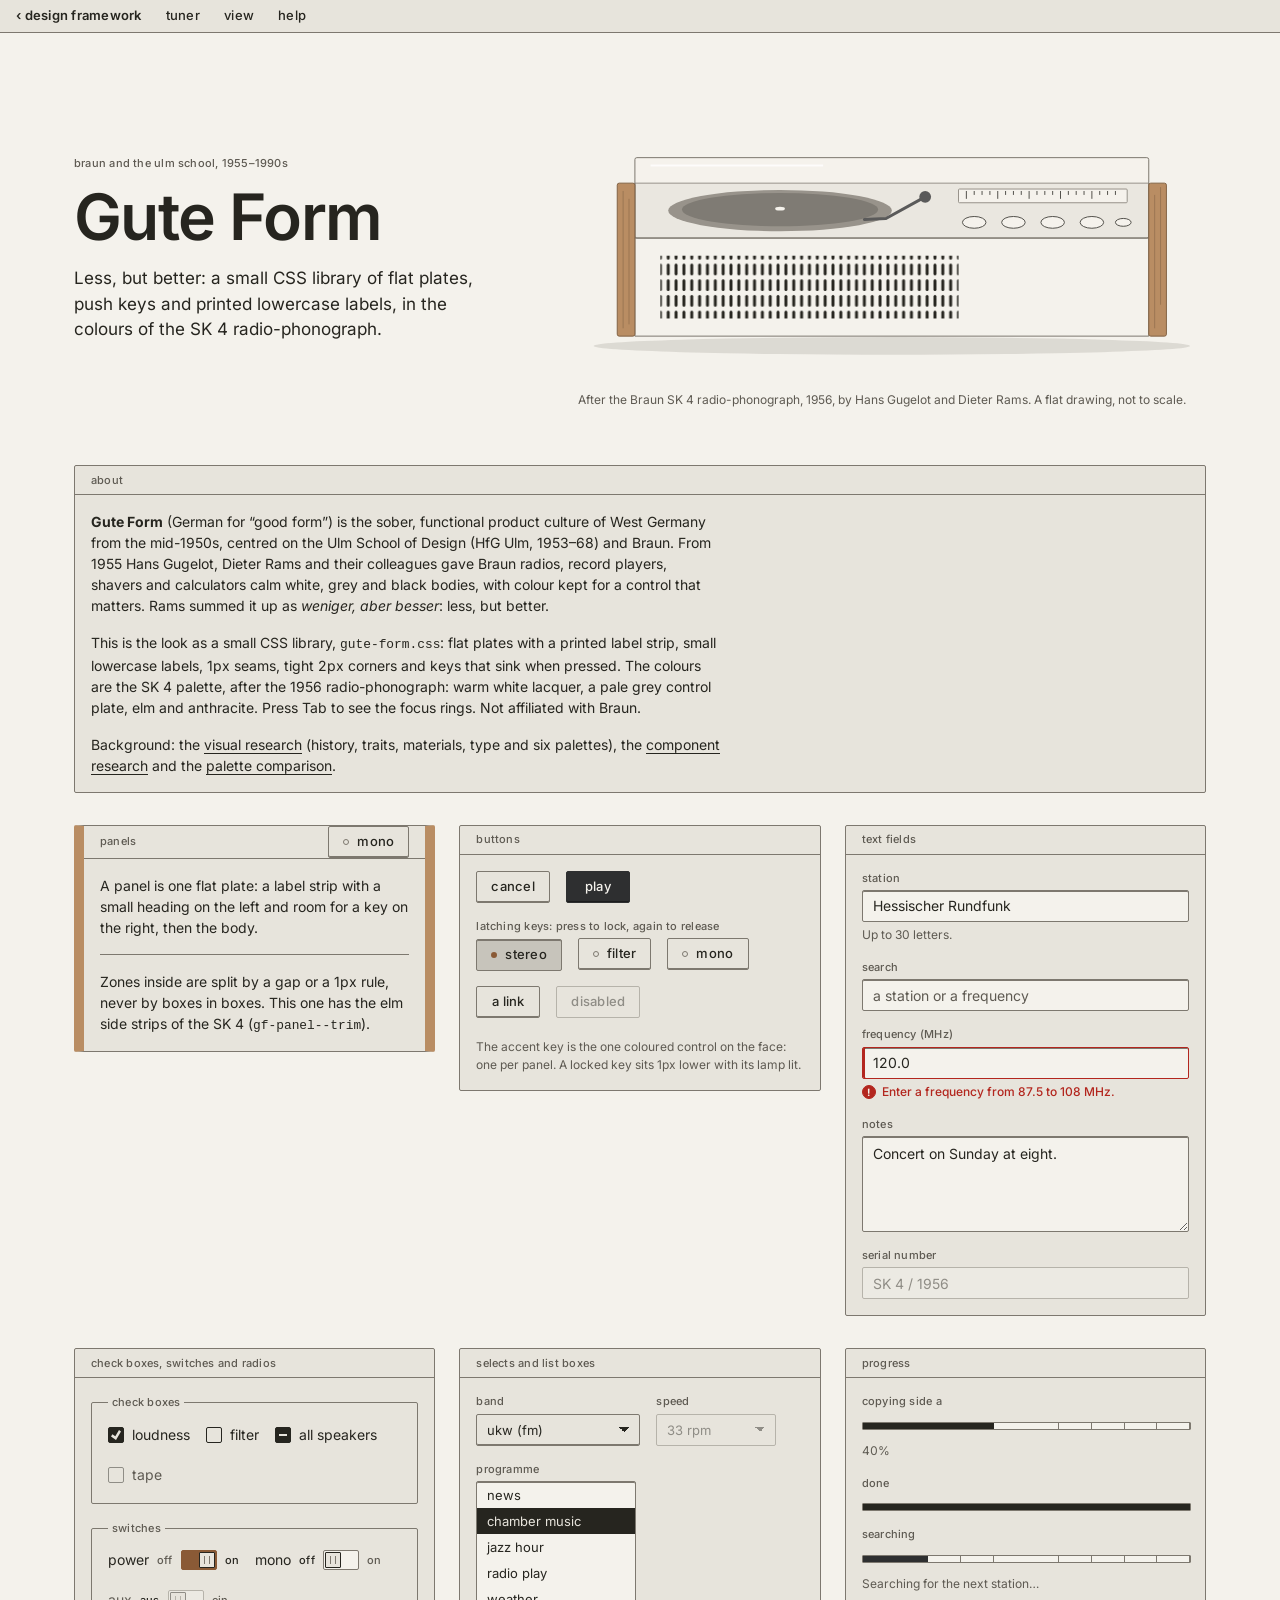
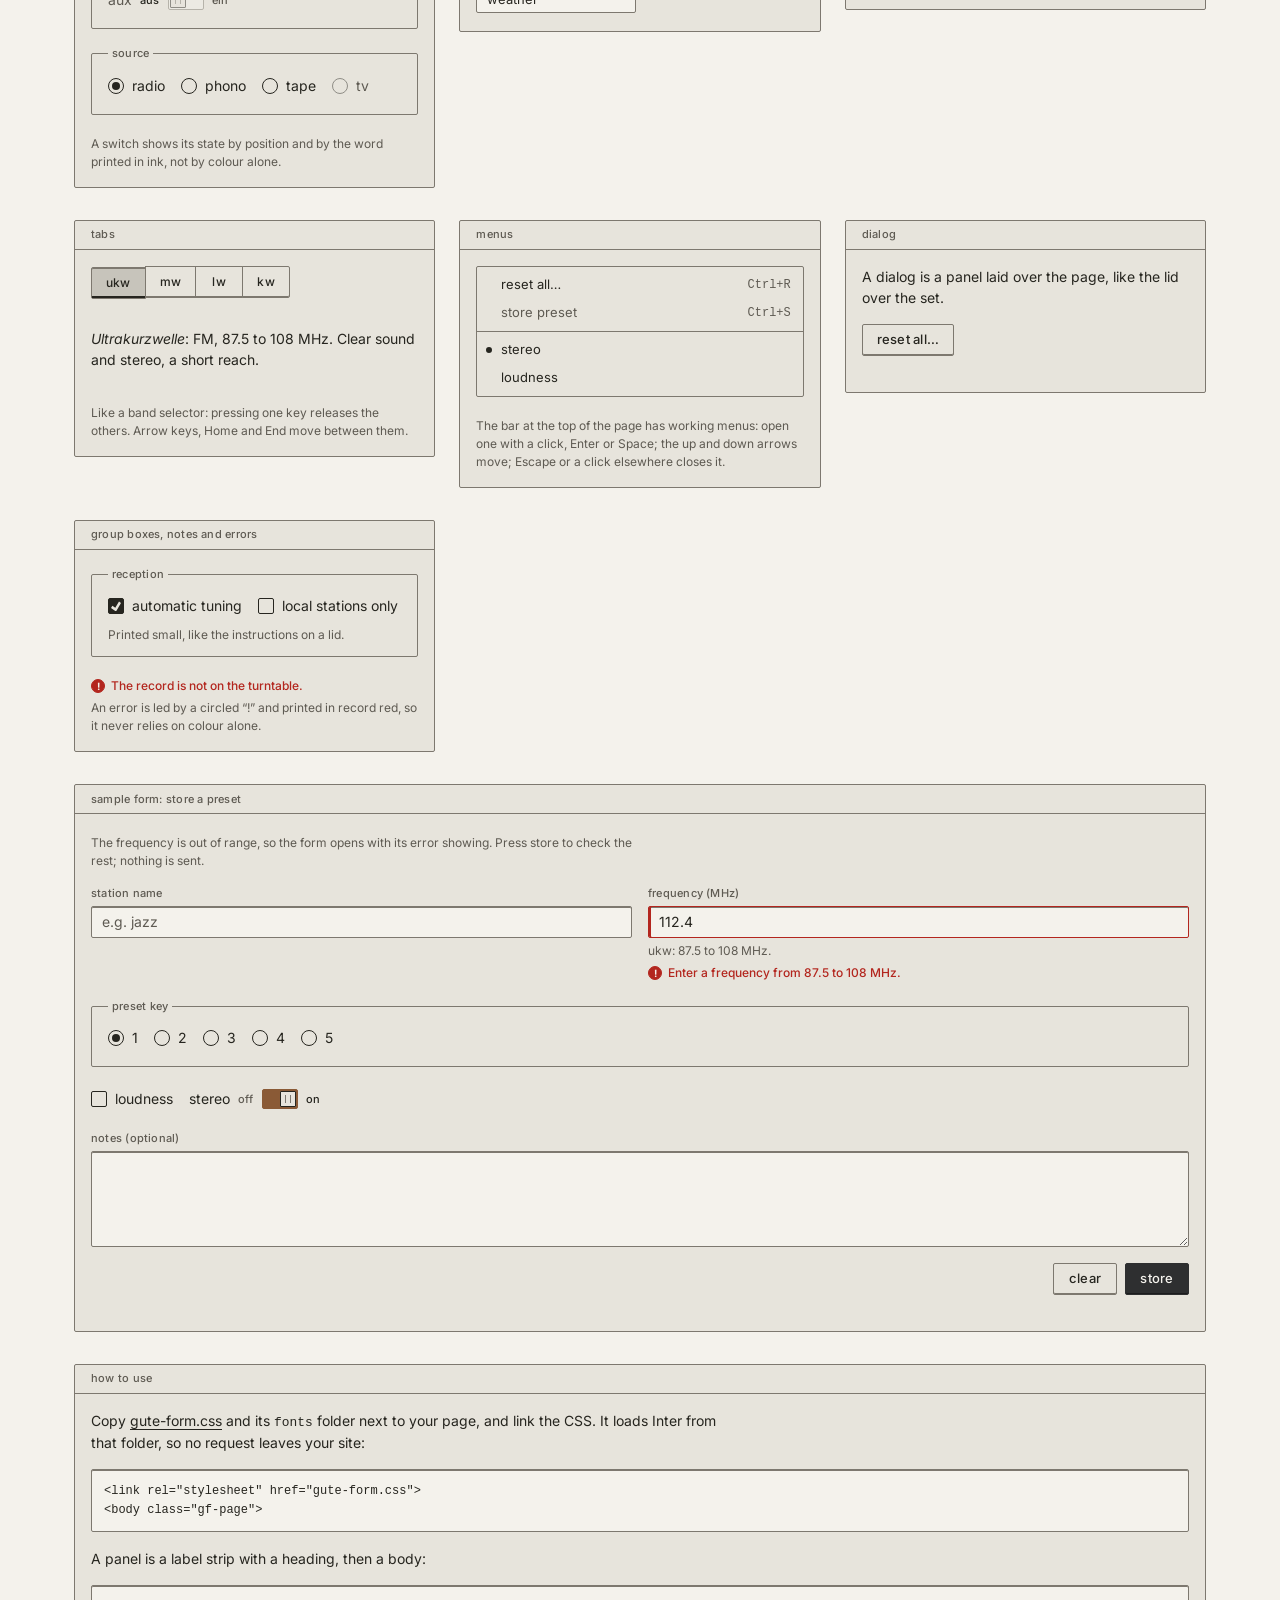
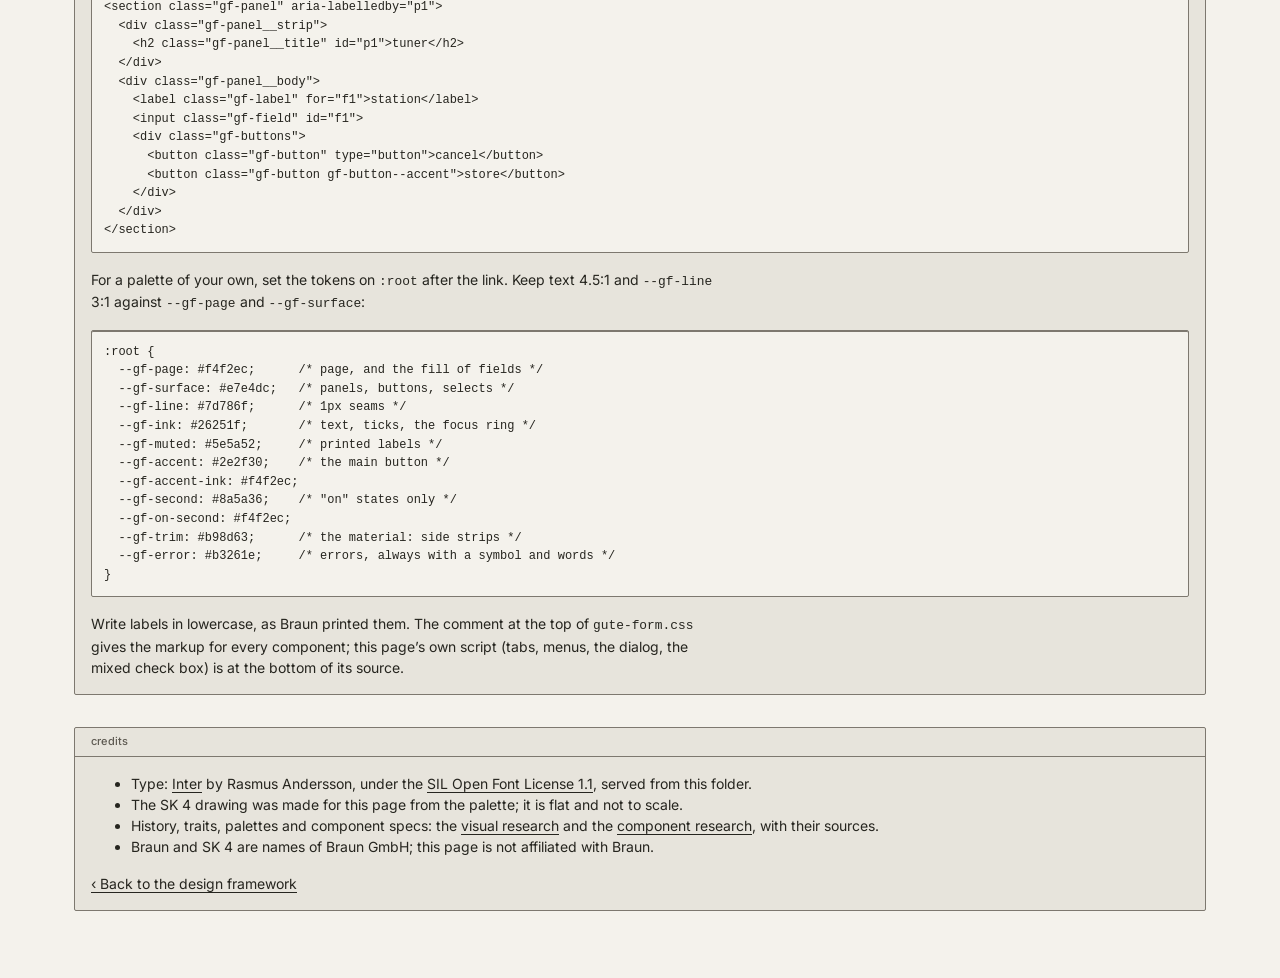
==== frameworks/gute-form/index.html @ 24449f1f "Add the Gute Form framework and its demo page Co-Authored-By: Claude Opus 5.5 <noreply@anthropic.com" ====
<!doctype html>
<html lang="en">
<head>
<meta charset="utf-8">
<meta name="viewport" content="width=device-width, initial-scale=1">
<meta name="robots" content="noindex">
<title>Gute Form</title>
<meta name="description" content="Gute Form, the calm product design of Braun and the Ulm School (1955-1990s), as a small CSS library: panels, push keys, fields, switches, band-selector tabs, menus and dialogs in the SK 4 palette.">
<link rel="stylesheet" href="gute-form.css">
<style>
  html {
    scroll-padding-top: 48px;
  }

  .demo-menubar {
    position: sticky;
    z-index: 10;
    top: 0;
  }

  .demo-hero,
  .demo {
    box-sizing: border-box;
    max-width: 1180px;
    margin: 0 auto;
    padding-inline: 24px;
  }

  .demo-hero {
    display: grid;
    align-items: center;
    gap: 24px 56px;
    padding-top: 56px;
    padding-bottom: 24px;
  }

  @media (min-width: 860px) {
    .demo-hero { grid-template-columns: minmax(0, 5fr) minmax(0, 7fr); }
  }

  .demo-hero__lead {
    max-width: 38ch;
    margin: 16px 0 0;
    font-size: 17px;
    line-height: 1.5;
  }

  .demo-hero .gf-label { margin-bottom: 12px; }

  .demo {
    display: grid;
    grid-template-columns: repeat(auto-fill, minmax(min(100%, 340px), 1fr));
    align-items: start;
    gap: 32px 24px;
    padding-top: 32px;
    padding-bottom: 72px;
  }

  .demo-wide { grid-column: 1 / -1; }

  .demo-stack { display: grid; gap: 8px; }

  .demo-fields { align-items: flex-start; }
  .demo-fields > div { flex: 1 1 220px; }

  .demo-readout { font-variant-numeric: tabular-nums; }

  @media (max-width: 420px) {
    .demo-hero,
    .demo { padding-inline: 16px; }
    .demo-hero { padding-top: 32px; }
  }

  /* The SK 4 drawing: flat planes in the tokens, not to scale. */
  .gf-product__drawing * { vector-effect: non-scaling-stroke; }
  .d-shadow { fill: var(--gf-line); opacity: 0.2; }
  .d-top { fill: var(--gf-surface); stroke: var(--gf-line); }
  .d-front { fill: var(--gf-page); stroke: var(--gf-line); }
  .d-platter { fill: var(--gf-line); }
  .d-mat { fill: var(--gf-muted); }
  .d-spindle { fill: var(--gf-page); }
  .d-arm { fill: none; stroke: var(--gf-accent); stroke-width: 3; stroke-linecap: round; stroke-linejoin: round; }
  .d-pivot { fill: var(--gf-accent); }
  .d-scale { fill: var(--gf-page); stroke: var(--gf-line); }
  .d-ticks { fill: none; stroke: var(--gf-ink); }
  .d-knob { fill: var(--gf-page); stroke: var(--gf-ink); }
  .d-slot { fill: var(--gf-ink); }
  .d-wood { fill: var(--gf-trim); stroke: color-mix(in srgb, var(--gf-trim) 70%, #000); }
  .d-grain { fill: none; stroke: color-mix(in srgb, var(--gf-trim) 72%, #000); opacity: 0.55; }
  .d-lid { fill: var(--gf-page); fill-opacity: 0.22; stroke: var(--gf-line); }
  .d-glint { fill: none; stroke: #fff; stroke-width: 2; opacity: 0.8; }
</style>
</head>
<body class="gf-page">
<header class="demo-menubar">
  <nav class="gf-menubar" aria-label="Menu bar">
    <a class="gf-menubar__item gf-menubar__item--app" href="../../index.html#products">&lsaquo; design framework</a>
    <details class="gf-menu">
      <summary class="gf-menubar__item">tuner</summary>
      <ul class="gf-menu__list">
        <li><button class="gf-menu__item" type="button" data-open-dialog>reset all&hellip; <kbd class="gf-menu__key">Ctrl+R</kbd></button></li>
        <li><button class="gf-menu__item" type="button" disabled>store preset <kbd class="gf-menu__key">Ctrl+S</kbd></button></li>
        <li class="gf-menu__separator" role="separator"></li>
        <li><button class="gf-menu__item" type="button" aria-pressed="true" data-latch>stereo</button></li>
        <li><button class="gf-menu__item" type="button" aria-pressed="false" data-latch>loudness</button></li>
      </ul>
    </details>
    <details class="gf-menu">
      <summary class="gf-menubar__item">view</summary>
      <ul class="gf-menu__list">
        <li><a class="gf-menu__item" href="#about">about</a></li>
        <li><a class="gf-menu__item" href="#buttons">buttons</a></li>
        <li><a class="gf-menu__item" href="#fields">text fields</a></li>
        <li><a class="gf-menu__item" href="#checks">check boxes and switches</a></li>
        <li><a class="gf-menu__item" href="#tabs">tabs</a></li>
        <li><a class="gf-menu__item" href="#form">sample form</a></li>
      </ul>
    </details>
    <details class="gf-menu gf-menu--end">
      <summary class="gf-menubar__item">help</summary>
      <ul class="gf-menu__list">
        <li><a class="gf-menu__item" href="#how">how to use</a></li>
        <li><a class="gf-menu__item" href="gute-form.css">gute-form.css</a></li>
        <li><a class="gf-menu__item" href="research/visual.md">visual research</a></li>
        <li><a class="gf-menu__item" href="research/components.md">component research</a></li>
        <li class="gf-menu__separator" role="separator"></li>
        <li><a class="gf-menu__item" href="../../index.html#products">back to the design framework</a></li>
      </ul>
    </details>
  </nav>
</header>

<section class="demo-hero" id="hero" aria-labelledby="hero-title">
  <div>
    <p class="gf-label">braun and the ulm school, 1955&ndash;1990s</p>
    <h1 class="gf-display" id="hero-title">Gute Form</h1>
    <p class="demo-hero__lead">Less, but better: a small CSS library of flat plates, push keys and printed lowercase labels, in the colours of the SK 4 radio-phonograph.</p>
  </div>
  <figure class="gf-product" data-gf-3d="hero" data-gf-3d-turn="sway" data-gf-3d-trim="wood">
    <div class="gf-product__stage">
      <svg class="gf-product__drawing" viewBox="0 0 640 300" role="img" aria-label="Radio-phonograph: white body, wooden ends, clear lid">
        <defs>
          <pattern id="sk4-slots" width="8" height="16" patternUnits="userSpaceOnUse">
            <rect class="d-slot" x="2.5" y="2" width="3" height="12" rx="1.5"/>
          </pattern>
        </defs>
        <ellipse class="d-shadow" cx="320" cy="262" rx="304" ry="9"/>
        <rect class="d-top" x="58" y="96" width="524" height="56"/>
        <ellipse class="d-platter" cx="206" cy="124" rx="114" ry="21"/>
        <ellipse class="d-mat" cx="206" cy="123" rx="100" ry="17"/>
        <ellipse class="d-spindle" cx="206" cy="122" rx="5" ry="2"/>
        <path class="d-arm" d="M354 110 L314 132 L292 133"/>
        <circle class="d-pivot" cx="354" cy="110" r="6"/>
        <rect class="d-scale" x="388" y="102" width="172" height="14" rx="1"/>
        <path class="d-ticks" d="M396 104v8M404 104v4M412 104v4M420 104v4M428 104v8M436 104v4M444 104v4M452 104v4M460 104v8M468 104v4M476 104v4M484 104v4M492 104v8M500 104v4M508 104v4M516 104v4M524 104v8M532 104v4M540 104v4M548 104v4"/>
        <ellipse class="d-knob" cx="404" cy="136" rx="12" ry="6"/>
        <ellipse class="d-knob" cx="444" cy="136" rx="12" ry="6"/>
        <ellipse class="d-knob" cx="484" cy="136" rx="12" ry="6"/>
        <ellipse class="d-knob" cx="524" cy="136" rx="12" ry="6"/>
        <ellipse class="d-knob" cx="556" cy="136" rx="8" ry="4"/>
        <rect class="d-front" x="58" y="152" width="524" height="100"/>
        <rect x="84" y="170" width="304" height="64" fill="url(#sk4-slots)"/>
        <rect class="d-lid" x="58" y="70" width="524" height="82" rx="2"/>
        <path class="d-glint" d="M74 78 L250 78"/>
        <rect class="d-wood" x="40" y="96" width="18" height="156" rx="2"/>
        <rect class="d-wood" x="582" y="96" width="18" height="156" rx="2"/>
        <path class="d-grain" d="M46 104v140M52 112v128M588 108v136M594 100v120"/>
      </svg>
    </div>
    <figcaption>After the Braun SK 4 radio-phonograph, 1956, by Hans Gugelot and Dieter Rams. A flat drawing, not to scale.</figcaption>
  </figure>
</section>

<main class="demo">
  <section class="gf-panel demo-wide" id="about" aria-labelledby="about-title">
    <div class="gf-panel__strip"><h2 class="gf-panel__title" id="about-title">about</h2></div>
    <div class="gf-panel__body">
      <p><strong>Gute Form</strong> (German for &ldquo;good form&rdquo;) is the sober, functional product culture of West Germany from the mid-1950s, centred on the Ulm School of Design (HfG Ulm, 1953&ndash;68) and Braun. From 1955 Hans Gugelot, Dieter Rams and their colleagues gave Braun radios, record players, shavers and calculators calm white, grey and black bodies, with colour kept for a control that matters. Rams summed it up as <i lang="de">weniger, aber besser</i>: less, but better.</p>
      <p>This is the look as a small CSS library, <code>gute-form.css</code>: flat plates with a printed label strip, small lowercase labels, 1px seams, tight 2px corners and keys that sink when pressed. The colours are the SK 4 palette, after the 1956 radio-phonograph: warm white lacquer, a pale grey control plate, elm and anthracite. Press Tab to see the focus rings. Not affiliated with Braun.</p>
      <p>Background: the <a href="research/visual.md">visual research</a> (history, traits, materials, type and six palettes), the <a href="research/components.md">component research</a> and the <a href="palettes.html">palette comparison</a>.</p>
    </div>
  </section>

  <section class="gf-panel gf-panel--trim" id="panels" aria-labelledby="panels-title">
    <div class="gf-panel__strip">
      <h2 class="gf-panel__title" id="panels-title">panels</h2>
      <button class="gf-button" type="button" aria-pressed="false" data-latch>mono</button>
    </div>
    <div class="gf-panel__body">
      <p>A panel is one flat plate: a label strip with a small heading on the left and room for a key on the right, then the body.</p>
      <hr>
      <p>Zones inside are split by a gap or a 1px rule, never by boxes in boxes. This one has the elm side strips of the SK 4 (<code>gf-panel--trim</code>).</p>
    </div>
  </section>

  <section class="gf-panel" id="buttons" aria-labelledby="buttons-title">
    <div class="gf-panel__strip"><h2 class="gf-panel__title" id="buttons-title">buttons</h2></div>
    <div class="gf-panel__body">
      <div class="gf-row">
        <button class="gf-button" type="button">cancel</button>
        <button class="gf-button gf-button--accent" type="button">play</button>
      </div>
      <div>
        <p class="gf-label" id="latch-label">latching keys: press to lock, again to release</p>
        <div class="gf-row" role="group" aria-labelledby="latch-label">
          <button class="gf-button" type="button" aria-pressed="true" data-latch>stereo</button>
          <button class="gf-button" type="button" aria-pressed="false" data-latch>filter</button>
          <button class="gf-button" type="button" aria-pressed="false" data-latch>mono</button>
        </div>
      </div>
      <div class="gf-row">
        <a class="gf-button" href="#how">a link</a>
        <button class="gf-button" type="button" disabled>disabled</button>
      </div>
      <p class="gf-note">The accent key is the one coloured control on the face: one per panel. A locked key sits 1px lower with its lamp lit.</p>
    </div>
  </section>

  <section class="gf-panel" id="fields" aria-labelledby="fields-title">
    <div class="gf-panel__strip"><h2 class="gf-panel__title" id="fields-title">text fields</h2></div>
    <div class="gf-panel__body">
      <div>
        <label class="gf-label" for="tf-station">station</label>
        <input class="gf-field" id="tf-station" value="Hessischer Rundfunk" aria-describedby="tf-station-note">
        <p class="gf-note" id="tf-station-note">Up to 30 letters.</p>
      </div>
      <div>
        <label class="gf-label" for="tf-search">search</label>
        <input class="gf-field" id="tf-search" type="search" placeholder="a station or a frequency">
      </div>
      <div>
        <label class="gf-label" for="tf-freq">frequency (MHz)</label>
        <input class="gf-field" id="tf-freq" inputmode="decimal" value="120.0" aria-invalid="true" aria-describedby="tf-freq-error">
        <p class="gf-error" id="tf-freq-error">Enter a frequency from 87.5 to 108 MHz.</p>
      </div>
      <div>
        <label class="gf-label" for="tf-notes">notes</label>
        <textarea class="gf-field" id="tf-notes" rows="3">Concert on Sunday at eight.</textarea>
      </div>
      <div>
        <label class="gf-label" for="tf-off">serial number</label>
        <input class="gf-field" id="tf-off" value="SK 4 / 1956" disabled>
      </div>
    </div>
  </section>

  <section class="gf-panel" id="checks" aria-labelledby="checks-title">
    <div class="gf-panel__strip"><h2 class="gf-panel__title" id="checks-title">check boxes, switches and radios</h2></div>
    <div class="gf-panel__body">
      <fieldset class="gf-group">
        <legend>check boxes</legend>
        <div class="gf-row">
          <label class="gf-check"><input type="checkbox" checked> loudness</label>
          <label class="gf-check"><input type="checkbox"> filter</label>
          <label class="gf-check"><input type="checkbox" id="cb-mixed"> all speakers</label>
          <label class="gf-check"><input type="checkbox" disabled> tape</label>
        </div>
      </fieldset>
      <fieldset class="gf-group">
        <legend>switches</legend>
        <div class="gf-row">
          <label class="gf-switch">power <input type="checkbox" role="switch" checked><span class="gf-switch__word gf-switch__word--off" aria-hidden="true">off</span><span class="gf-switch__word gf-switch__word--on" aria-hidden="true">on</span></label>
          <label class="gf-switch">mono <input type="checkbox" role="switch"><span class="gf-switch__word gf-switch__word--off" aria-hidden="true">off</span><span class="gf-switch__word gf-switch__word--on" aria-hidden="true">on</span></label>
          <label class="gf-switch">aux <input type="checkbox" role="switch" disabled><span class="gf-switch__word gf-switch__word--off" aria-hidden="true">aus</span><span class="gf-switch__word gf-switch__word--on" aria-hidden="true">ein</span></label>
        </div>
      </fieldset>
      <fieldset class="gf-group">
        <legend>source</legend>
        <div class="gf-row">
          <label class="gf-radio"><input type="radio" name="source" checked> radio</label>
          <label class="gf-radio"><input type="radio" name="source"> phono</label>
          <label class="gf-radio"><input type="radio" name="source"> tape</label>
          <label class="gf-radio"><input type="radio" name="source" disabled> tv</label>
        </div>
      </fieldset>
      <p class="gf-note">A switch shows its state by position and by the word printed in ink, not by colour alone.</p>
    </div>
  </section>

  <section class="gf-panel" id="lists" aria-labelledby="lists-title">
    <div class="gf-panel__strip"><h2 class="gf-panel__title" id="lists-title">selects and list boxes</h2></div>
    <div class="gf-panel__body">
      <div class="gf-row">
        <div>
          <label class="gf-label" for="sel-band">band</label>
          <select class="gf-select" id="sel-band">
            <option>ukw (fm)</option>
            <option>mw (medium wave)</option>
            <option>lw (long wave)</option>
            <option>kw (short wave)</option>
          </select>
        </div>
        <div>
          <label class="gf-label" for="sel-off">speed</label>
          <select class="gf-select" id="sel-off" disabled>
            <option>33 rpm</option>
          </select>
        </div>
      </div>
      <div>
        <label class="gf-label" for="lb-programme">programme</label>
        <select class="gf-listbox" id="lb-programme" size="5">
          <option>news</option>
          <option selected>chamber music</option>
          <option>jazz hour</option>
          <option>radio play</option>
          <option>weather</option>
          <option>late concert</option>
        </select>
      </div>
    </div>
  </section>

  <section class="gf-panel" id="progress" aria-labelledby="progress-title">
    <div class="gf-panel__strip"><h2 class="gf-panel__title" id="progress-title">progress</h2></div>
    <div class="gf-panel__body">
      <div class="demo-stack">
        <label class="gf-label" for="pg-copy">copying side a</label>
        <progress class="gf-progress" id="pg-copy" value="40" max="100">40%</progress>
        <p class="gf-note demo-readout">40%</p>
      </div>
      <div class="demo-stack">
        <label class="gf-label" for="pg-full">done</label>
        <progress class="gf-progress" id="pg-full" value="100" max="100">100%</progress>
      </div>
      <div class="demo-stack">
        <label class="gf-label" for="pg-search">searching</label>
        <progress class="gf-progress" id="pg-search" aria-describedby="pg-search-note"></progress>
        <p class="gf-note" id="pg-search-note">Searching for the next station&hellip;</p>
      </div>
    </div>
  </section>

  <section class="gf-panel" id="tabs" aria-labelledby="tabs-title">
    <div class="gf-panel__strip"><h2 class="gf-panel__title" id="tabs-title">tabs</h2></div>
    <div class="gf-panel__body">
      <div class="gf-tabs">
        <div class="gf-tabs__list" role="tablist" aria-label="Band">
          <button class="gf-tab" type="button" role="tab" id="tab-ukw" aria-selected="true" aria-controls="band-ukw">ukw</button>
          <button class="gf-tab" type="button" role="tab" id="tab-mw" aria-selected="false" aria-controls="band-mw" tabindex="-1">mw</button>
          <button class="gf-tab" type="button" role="tab" id="tab-lw" aria-selected="false" aria-controls="band-lw" tabindex="-1">lw</button>
          <button class="gf-tab" type="button" role="tab" id="tab-kw" aria-selected="false" aria-controls="band-kw" tabindex="-1">kw</button>
        </div>
        <div class="gf-tabs__panel" role="tabpanel" id="band-ukw" aria-labelledby="tab-ukw">
          <p><i lang="de">Ultrakurzwelle</i>: FM, 87.5 to 108 MHz. Clear sound and stereo, a short reach.</p>
        </div>
        <div class="gf-tabs__panel" role="tabpanel" id="band-mw" aria-labelledby="tab-mw" hidden>
          <p><i lang="de">Mittelwelle</i>: medium wave, roughly 0.5 to 1.6 MHz. Further by night.</p>
        </div>
        <div class="gf-tabs__panel" role="tabpanel" id="band-lw" aria-labelledby="tab-lw" hidden>
          <p><i lang="de">Langwelle</i>: long wave, roughly 150 to 280 kHz. A few strong stations.</p>
        </div>
        <div class="gf-tabs__panel" role="tabpanel" id="band-kw" aria-labelledby="tab-kw" hidden>
          <p><i lang="de">Kurzwelle</i>: short wave, roughly 3 to 30 MHz. Stations from far away.</p>
        </div>
      </div>
      <p class="gf-note">Like a band selector: pressing one key releases the others. Arrow keys, Home and End move between them.</p>
    </div>
  </section>

  <section class="gf-panel" id="menus" aria-labelledby="menus-title">
    <div class="gf-panel__strip"><h2 class="gf-panel__title" id="menus-title">menus</h2></div>
    <div class="gf-panel__body">
      <ul class="gf-menu__list" aria-label="A menu, drawn in place">
        <li><button class="gf-menu__item" type="button" data-open-dialog>reset all&hellip; <kbd class="gf-menu__key">Ctrl+R</kbd></button></li>
        <li><button class="gf-menu__item" type="button" disabled>store preset <kbd class="gf-menu__key">Ctrl+S</kbd></button></li>
        <li class="gf-menu__separator" role="separator"></li>
        <li><button class="gf-menu__item" type="button" aria-pressed="true" data-latch>stereo</button></li>
        <li><button class="gf-menu__item" type="button" aria-pressed="false" data-latch>loudness</button></li>
      </ul>
      <p class="gf-note">The bar at the top of the page has working menus: open one with a click, Enter or Space; the up and down arrows move; Escape or a click elsewhere closes it.</p>
    </div>
  </section>

  <section class="gf-panel" id="dialog" aria-labelledby="dialog-title">
    <div class="gf-panel__strip"><h2 class="gf-panel__title" id="dialog-title">dialog</h2></div>
    <div class="gf-panel__body">
      <p>A dialog is a panel laid over the page, like the lid over the set.</p>
      <div class="gf-row">
        <button class="gf-button" type="button" data-open-dialog>reset all&hellip;</button>
      </div>
      <p class="gf-note" id="dialog-result" role="status"></p>
    </div>
  </section>

  <section class="gf-panel" id="groups" aria-labelledby="groups-title">
    <div class="gf-panel__strip"><h2 class="gf-panel__title" id="groups-title">group boxes, notes and errors</h2></div>
    <div class="gf-panel__body">
      <fieldset class="gf-group">
        <legend>reception</legend>
        <div class="gf-row">
          <label class="gf-check"><input type="checkbox" checked> automatic tuning</label>
          <label class="gf-check"><input type="checkbox"> local stations only</label>
        </div>
        <p class="gf-note">Printed small, like the instructions on a lid.</p>
      </fieldset>
      <div>
        <p class="gf-error">The record is not on the turntable.</p>
        <p class="gf-note">An error is led by a circled &ldquo;!&rdquo; and printed in record red, so it never relies on colour alone.</p>
      </div>
    </div>
  </section>

  <!-- Braun extras (sliders, knob, lamp, scale, keypad, grille) and a calculator come after this point. -->

  <section class="gf-panel demo-wide" id="form" aria-labelledby="form-title">
    <div class="gf-panel__strip"><h2 class="gf-panel__title" id="form-title">sample form: store a preset</h2></div>
    <form class="gf-panel__body" id="preset-form" novalidate>
      <p class="gf-note">The frequency is out of range, so the form opens with its error showing. Press store to check the rest; nothing is sent.</p>
      <div class="gf-row demo-fields">
        <div>
          <label class="gf-label" for="pf-name">station name</label>
          <input class="gf-field" id="pf-name" name="name" required maxlength="30" placeholder="e.g. jazz" aria-describedby="pf-name-error">
          <p class="gf-error" id="pf-name-error" hidden>Enter a station name.</p>
        </div>
        <div>
          <label class="gf-label" for="pf-freq">frequency (MHz)</label>
          <input class="gf-field" id="pf-freq" name="freq" type="number" required min="87.5" max="108" step="0.05" value="112.4" aria-invalid="true" aria-describedby="pf-freq-note pf-freq-error">
          <p class="gf-note" id="pf-freq-note">ukw: 87.5 to 108 MHz.</p>
          <p class="gf-error" id="pf-freq-error">Enter a frequency from 87.5 to 108 MHz.</p>
        </div>
      </div>
      <fieldset class="gf-group">
        <legend>preset key</legend>
        <div class="gf-row">
          <label class="gf-radio"><input type="radio" name="key" value="1" checked> 1</label>
          <label class="gf-radio"><input type="radio" name="key" value="2"> 2</label>
          <label class="gf-radio"><input type="radio" name="key" value="3"> 3</label>
          <label class="gf-radio"><input type="radio" name="key" value="4"> 4</label>
          <label class="gf-radio"><input type="radio" name="key" value="5"> 5</label>
        </div>
      </fieldset>
      <div class="gf-row">
        <label class="gf-check"><input type="checkbox" name="loudness"> loudness</label>
        <label class="gf-switch">stereo <input type="checkbox" role="switch" name="stereo" checked><span class="gf-switch__word gf-switch__word--off" aria-hidden="true">off</span><span class="gf-switch__word gf-switch__word--on" aria-hidden="true">on</span></label>
      </div>
      <div>
        <label class="gf-label" for="pf-notes">notes (optional)</label>
        <textarea class="gf-field" id="pf-notes" name="notes" rows="2"></textarea>
      </div>
      <div class="gf-buttons">
        <button class="gf-button" type="reset">clear</button>
        <button class="gf-button gf-button--accent" type="submit">store</button>
      </div>
      <p class="gf-note" id="pf-status" role="status"></p>
    </form>
  </section>

  <section class="gf-panel demo-wide" id="how" aria-labelledby="how-title">
    <div class="gf-panel__strip"><h2 class="gf-panel__title" id="how-title">how to use</h2></div>
    <div class="gf-panel__body">
      <p>Copy <a href="gute-form.css">gute-form.css</a> and its <code>fonts</code> folder next to your page, and link the CSS. It loads Inter from that folder, so no request leaves your site:</p>
      <pre tabindex="0" aria-label="The link line"><code>&lt;link rel="stylesheet" href="gute-form.css"&gt;
&lt;body class="gf-page"&gt;</code></pre>
      <p>A panel is a label strip with a heading, then a body:</p>
      <pre tabindex="0" aria-label="Panel markup"><code>&lt;section class="gf-panel" aria-labelledby="p1"&gt;
  &lt;div class="gf-panel__strip"&gt;
    &lt;h2 class="gf-panel__title" id="p1"&gt;tuner&lt;/h2&gt;
  &lt;/div&gt;
  &lt;div class="gf-panel__body"&gt;
    &lt;label class="gf-label" for="f1"&gt;station&lt;/label&gt;
    &lt;input class="gf-field" id="f1"&gt;
    &lt;div class="gf-buttons"&gt;
      &lt;button class="gf-button" type="button"&gt;cancel&lt;/button&gt;
      &lt;button class="gf-button gf-button--accent"&gt;store&lt;/button&gt;
    &lt;/div&gt;
  &lt;/div&gt;
&lt;/section&gt;</code></pre>
      <p>For a palette of your own, set the tokens on <code>:root</code> after the link. Keep text 4.5:1 and <code>--gf-line</code> 3:1 against <code>--gf-page</code> and <code>--gf-surface</code>:</p>
      <pre tabindex="0" aria-label="Token example"><code>:root {
  --gf-page: #f4f2ec;      /* page, and the fill of fields */
  --gf-surface: #e7e4dc;   /* panels, buttons, selects */
  --gf-line: #7d786f;      /* 1px seams */
  --gf-ink: #26251f;       /* text, ticks, the focus ring */
  --gf-muted: #5e5a52;     /* printed labels */
  --gf-accent: #2e2f30;    /* the main button */
  --gf-accent-ink: #f4f2ec;
  --gf-second: #8a5a36;    /* "on" states only */
  --gf-on-second: #f4f2ec;
  --gf-trim: #b98d63;      /* the material: side strips */
  --gf-error: #b3261e;     /* errors, always with a symbol and words */
}</code></pre>
      <p>Write labels in lowercase, as Braun printed them. The comment at the top of <code>gute-form.css</code> gives the markup for every component; this page&rsquo;s own script (tabs, menus, the dialog, the mixed check box) is at the bottom of its source.</p>
    </div>
  </section>

  <section class="gf-panel demo-wide" id="credits" aria-labelledby="credits-title">
    <div class="gf-panel__strip"><h2 class="gf-panel__title" id="credits-title">credits</h2></div>
    <div class="gf-panel__body">
      <ul>
        <li>Type: <a href="https://rsms.me/inter/">Inter</a> by Rasmus Andersson, under the <a href="fonts/OFL.txt">SIL Open Font License 1.1</a>, served from this folder.</li>
        <li>The SK 4 drawing was made for this page from the palette; it is flat and not to scale.</li>
        <li>History, traits, palettes and component specs: the <a href="research/visual.md">visual research</a> and the <a href="research/components.md">component research</a>, with their sources.</li>
        <li>Braun and SK 4 are names of Braun GmbH; this page is not affiliated with Braun.</li>
      </ul>
      <p><a href="../../index.html#products">&lsaquo; Back to the design framework</a></p>
    </div>
  </section>
</main>

<dialog class="gf-panel gf-dialog" id="reset-dialog" aria-labelledby="reset-title">
  <div class="gf-panel__strip"><h2 class="gf-panel__title" id="reset-title">reset the tuner</h2></div>
  <form class="gf-panel__body" method="dialog">
    <p><strong>Clear every preset and go back to ukw?</strong></p>
    <p class="gf-note">The five preset keys will be empty.</p>
    <div class="gf-buttons">
      <button class="gf-button" value="cancel">cancel</button>
      <button class="gf-button gf-button--accent" value="reset">reset</button>
    </div>
  </form>
</dialog>

<script>
  (function () {
    var menus = Array.prototype.slice.call(document.querySelectorAll(".gf-menu"));

    // Menus: one open at a time; closed by choosing an item, Escape or a click elsewhere;
    // up and down arrows move through the items.
    menus.forEach(function (d) {
      d.addEventListener("toggle", function () {
        if (d.open) menus.forEach(function (o) { if (o !== d) o.open = false; });
      });
      d.addEventListener("click", function (e) {
        if (!e.target.closest(".gf-menu__item")) return;
        d.open = false;
        // Focus would be left on a hidden item; hand it back to the menu's title.
        if (d.contains(document.activeElement)) d.querySelector("summary").focus();
      });
      d.addEventListener("keydown", function (e) {
        if (e.key !== "ArrowDown" && e.key !== "ArrowUp") return;
        var items = Array.prototype.slice.call(d.querySelectorAll(".gf-menu__item:not(:disabled)"));
        if (!items.length) return;
        e.preventDefault();
        d.open = true;
        var i = items.indexOf(document.activeElement);
        var next = e.key === "ArrowDown" ? (i + 1) % items.length : (i <= 0 ? items.length - 1 : i - 1);
        items[next].focus();
      });
    });
    document.addEventListener("click", function (e) {
      menus.forEach(function (d) { if (d.open && !d.contains(e.target)) d.open = false; });
    });
    document.addEventListener("keydown", function (e) {
      if (e.key !== "Escape") return;
      menus.forEach(function (d) {
        if (d.open) { d.open = false; d.querySelector("summary").focus(); }
      });
    });

    // Latching keys and ticked menu items: aria-pressed flips on each press.
    document.querySelectorAll("[data-latch]").forEach(function (b) {
      b.addEventListener("click", function () {
        b.setAttribute("aria-pressed", String(b.getAttribute("aria-pressed") !== "true"));
      });
    });

    // The mixed check box.
    document.getElementById("cb-mixed").indeterminate = true;

    // Tabs: click or arrow keys, Home and End.
    document.querySelectorAll('[role="tablist"]').forEach(function (list) {
      var tabs = Array.prototype.slice.call(list.querySelectorAll('[role="tab"]'));
      function choose(tab) {
        tabs.forEach(function (t) {
          var on = t === tab;
          t.setAttribute("aria-selected", String(on));
          t.tabIndex = on ? 0 : -1;
          document.getElementById(t.getAttribute("aria-controls")).hidden = !on;
        });
      }
      list.addEventListener("click", function (e) {
        var t = e.target.closest('[role="tab"]');
        if (t) choose(t);
      });
      list.addEventListener("keydown", function (e) {
        var i = tabs.indexOf(document.activeElement);
        var j = { ArrowRight: i + 1, ArrowLeft: i - 1, Home: 0, End: tabs.length - 1 }[e.key];
        if (j === undefined) return;
        e.preventDefault();
        var t = tabs[(j + tabs.length) % tabs.length];
        choose(t);
        t.focus();
      });
    });

    // The dialog: opened from the button or the tuner menu; Escape or a button closes it.
    var dialog = document.getElementById("reset-dialog");
    var result = document.getElementById("dialog-result");
    document.querySelectorAll("[data-open-dialog]").forEach(function (b) {
      b.addEventListener("click", function () {
        dialog.returnValue = "";
        dialog.showModal();
        dialog.querySelector(".gf-button--accent").focus();
      });
    });
    dialog.addEventListener("close", function () {
      result.textContent = "Closed with: " + (dialog.returnValue || "Escape") + ".";
    });

    // The sample form: checks the name and the frequency, sends nothing.
    var form = document.getElementById("preset-form");
    var status = document.getElementById("pf-status");
    form.addEventListener("submit", function (e) {
      e.preventDefault();
      var first = null;
      ["pf-name", "pf-freq"].forEach(function (id) {
        var field = document.getElementById(id);
        var bad = !field.checkValidity();
        field.setAttribute("aria-invalid", String(bad));
        document.getElementById(id + "-error").hidden = !bad;
        if (bad && !first) first = field;
      });
      if (first) {
        status.textContent = "";
        first.focus();
      } else {
        var key = form.querySelector('input[name="key"]:checked').value;
        status.textContent = "Stored " + document.getElementById("pf-name").value + " at " +
          document.getElementById("pf-freq").value + " MHz on key " + key + ". (Nothing was sent: this is a demo.)";
      }
    });
    form.addEventListener("reset", function () {
      form.querySelectorAll("[aria-invalid]").forEach(function (f) { f.removeAttribute("aria-invalid"); });
      form.querySelectorAll(".gf-error").forEach(function (p) { p.hidden = true; });
      status.textContent = "";
    });
  })();
</script>
</body>
</html>
---- frameworks/gute-form/gute-form.css ----
/* gute-form.css: "Gute Form" (German for "good form") as a small CSS library: the calm
   product design of Braun and the Ulm School of Design, 1955 to the 1990s (Dieter Rams,
   Hans Gugelot; "less, but better"). Not affiliated with Braun.
   Plain CSS, no JavaScript. Menus open and close by themselves (<details>); tabs, the
   mixed check box and dialogs need a few lines of your own script (index.html beside this
   file has them). Background: research/visual.md and research/components.md.

   USE
     <link rel="stylesheet" href="gute-form.css">
     <body class="gf-page">   optional: the page in --gf-page, text in Inter 14px

   FONT
     Inter (variable, 100-900, roman and italic; SIL Open Font License 1.1) is loaded by the
     @font-face rules below from fonts/ next to this file: copy the fonts folder
     (inter-latin-wght-normal.woff2, inter-latin-wght-italic.woff2, OFL.txt) with the CSS.
     No request leaves your site. Without the files the stack falls back to Helvetica Neue,
     Helvetica, Arial. Set --gf-font for another face.

   TOKENS (on :root; set them yourself for a palette of your own). The values are the
   SK 4 palette: the Braun SK 4 radio-phonograph of 1956 (Hans Gugelot, Dieter Rams).
     --gf-page        page behind panels; also the recessed fill of fields, tracks, wells
     --gf-surface     the face of a panel, button, select or key (the control plate)
     --gf-line        1px seams: borders, ticks, separators (3:1 on page and surface)
     --gf-ink         text, check marks, selected rows, the focus ring (4.5:1 everywhere)
     --gf-muted       printed labels and secondary text (4.5:1 on page and surface)
     --gf-accent      the one signal colour: the main button, the progress pointer
     --gf-accent-ink  text on --gf-accent (4.5:1)
     --gf-second      "on" states only: a switch that is on, the lamp of a latching key
                      (later: lamps and keypad function keys). Never decoration.
     --gf-on-second   text on --gf-second (4.5:1)
     --gf-trim        the object's material (elm wood on the SK 4): side strips only
     --gf-error       a record-button red for errors: text 4.5:1 and field edge 3:1 on
                      page and surface; always shown with a symbol and words
     Also: --gf-font, --gf-radius (2px), --gf-pressed (the fill of a pressed key, derived).
     Keep one accent per view; colour is never the only signal (state also shows by
     position, a lamp, a bar or words).

   COMPONENTS (write labels in lowercase, as Braun printed them; names stay real words)
     Panel: a flat plate with a label strip instead of a title bar
       <section class="gf-panel" aria-labelledby="p1">
         <div class="gf-panel__strip">
           <h2 class="gf-panel__title" id="p1">tuner</h2>
           (room on the right for a small button)
         </div>
         <div class="gf-panel__body">...</div>
       </section>
       .gf-panel--trim adds side strips in --gf-trim (the SK 4's elm ends);
       .gf-panel--roomy pads the body 24px. In the body: h3, h4, p, a, code, pre, ul,
       <hr> (a 1px rule between zones), .gf-row (a wrapping row of controls), .gf-label,
       .gf-note, .gf-error, .gf-buttons (a right-aligned row of buttons), .gf-group.
     Buttons
       <button class="gf-button" type="button">cancel</button>
       <button class="gf-button gf-button--accent">save</button>   one per panel, last
       <button class="gf-button" type="button" aria-pressed="false">mono</button>
         a latching key: aria-pressed="true" keeps it down with its lamp lit (your script
         flips the attribute). Also on <a>. Disabled: the disabled attribute (or
         aria-disabled="true" on a link).
     Text field and text area
       <label class="gf-label" for="f1">station</label>
       <input class="gf-field" id="f1" aria-describedby="f1-note">
       <p class="gf-note" id="f1-note">up to 20 letters</p>
       <textarea class="gf-field" id="f2"></textarea>
       Invalid: aria-invalid="true" (or the browser's :user-invalid), with the message in
       <p class="gf-error" id="f1-error"> added to aria-describedby. Disabled: disabled.
     Check box (mixed: set input.indeterminate = true in script), radio, toggle switch
       <label class="gf-check"><input type="checkbox"> loudness</label>
       <label class="gf-radio"><input type="radio" name="r"> phono</label>
       <label class="gf-switch">power <input type="checkbox" role="switch">
         <span class="gf-switch__word gf-switch__word--off" aria-hidden="true">off</span>
         <span class="gf-switch__word gf-switch__word--on" aria-hidden="true">on</span></label>
       (the words sit either side of the switch; the active one is printed in ink)
     Select and list box (the open list of a select stays the browser's own)
       <select class="gf-select">...</select>
       <select class="gf-listbox" size="5">...</select>
     Progress: a tuning scale with ticks every 10%
       <progress class="gf-progress" value="40" max="100">40%</progress>
       Without value: indeterminate, a pointer sweeping the scale (still and centred under
       prefers-reduced-motion, so say in words what is happening).
     Tabs: a band selector (your script sets aria-selected, tabindex and hidden)
       <div class="gf-tabs">
         <div class="gf-tabs__list" role="tablist" aria-label="Band">
           <button class="gf-tab" role="tab" id="t-a" aria-selected="true" aria-controls="b-a">ukw</button>
           <button class="gf-tab" role="tab" id="t-b" aria-selected="false" aria-controls="b-b" tabindex="-1">mw</button>
         </div>
         <div class="gf-tabs__panel" role="tabpanel" id="b-a" aria-labelledby="t-a">...</div>
         <div class="gf-tabs__panel" role="tabpanel" id="b-b" aria-labelledby="t-b" hidden>...</div>
       </div>
     Menu bar and menus
       <nav class="gf-menubar" aria-label="Menu bar">
         <a class="gf-menubar__item gf-menubar__item--app" href="/">app</a>
         <details class="gf-menu">
           <summary class="gf-menubar__item">file</summary>
           <ul class="gf-menu__list">
             <li><button class="gf-menu__item" type="button">new <kbd class="gf-menu__key">Ctrl+N</kbd></button></li>
             <li class="gf-menu__separator" role="separator"></li>
             <li><button class="gf-menu__item" type="button" aria-pressed="true">ticked</button></li>
             <li><button class="gf-menu__item" type="button" disabled>dimmed</button></li>
           </ul>
         </details>
       </nav>
       .gf-menu--end opens its list leftwards (near the right edge); on screens 480px wide
       or less every list spans the bar. A .gf-menu__list outside .gf-menu is drawn in
       place, as a static menu. Close menus on Escape and on a click elsewhere with your
       own script.
     Dialog: a panel laid over the page, opened with dialog.showModal()
       <dialog class="gf-panel gf-dialog" aria-labelledby="d1">strip and body as a
       panel, with a .gf-buttons row (accent button last)</dialog>
     Group box
       <fieldset class="gf-group"><legend>source</legend>...</fieldset>
     Notes and errors
       <p class="gf-note">muted small print</p>
       <p class="gf-error" id="e1">Enter a frequency from 87.5 to 108 MHz.</p>
       (an error is led by a circled "!" and printed in --gf-error; link it to its field
       with aria-describedby)
     Product figure: a stage with a flat drawing (an inline SVG) and a caption
       <figure class="gf-product" data-gf-3d="hero">
         <div class="gf-product__stage"><svg class="gf-product__drawing" role="img" aria-label="...">...</svg></div>
         <figcaption>...</figcaption>
       </figure>
       (the data-gf-3d attributes are reserved for an optional script; the CSS needs none)

   ACCESSIBILITY
     Native elements under every look (buttons, check boxes, radios, selects, progress,
     details, dialog, fieldset); text 4.5:1 and control edges 3:1 on page and surface; a
     2px ink focus ring (3:1 or more) on every control; hit areas 24px or more; no
     transitions and no moving pointer under prefers-reduced-motion; native controls and
     system colours under forced colours (Windows contrast themes). */

/* ---------- Font ---------- */

@font-face {
  font-family: "Inter";
  font-style: normal;
  font-weight: 100 900;
  font-display: swap;
  src: url("fonts/inter-latin-wght-normal.woff2") format("woff2");
}

@font-face {
  font-family: "Inter";
  font-style: italic;
  font-weight: 100 900;
  font-display: swap;
  src: url("fonts/inter-latin-wght-italic.woff2") format("woff2");
}

/* ---------- Tokens: the SK 4 palette ---------- */

:root {
  color-scheme: light;
  --gf-page: #f4f2ec;        /* white lacquered metal, slightly warm */
  --gf-surface: #e7e4dc;     /* light grey control plate */
  --gf-line: #7d786f;        /* warm grey seams: 3.92 on page, 3.45 on surface */
  --gf-ink: #26251f;         /* warm near-black: 13.72 on page, 12.09 on surface */
  --gf-muted: #5e5a52;       /* printed labels: 6.13 on page, 5.40 on surface */
  --gf-accent: #2e2f30;      /* anthracite of the tonearm: the main button */
  --gf-accent-ink: #f4f2ec;  /* 11.98 on accent */
  --gf-second: #8a5a36;      /* darkened elm: "on" states; 4.60 on surface */
  --gf-on-second: #f4f2ec;   /* 5.22 on second */
  --gf-trim: #b98d63;        /* elm side panels */
  --gf-error: #b3261e;       /* record red: 5.84 on page, 5.14 on surface */
  --gf-font: Inter, "Helvetica Neue", Helvetica, Arial, sans-serif;
  --gf-mono: ui-monospace, "SF Mono", Menlo, Consolas, monospace;
  --gf-radius: 2px;
  --gf-pressed: color-mix(in srgb, var(--gf-surface) 70%, var(--gf-line));
}

/* ---------- Base type ---------- */

.gf-page {
  margin: 0;
  background: var(--gf-page);
  color: var(--gf-ink);
  font: 400 14px/1.5 var(--gf-font);
  -webkit-text-size-adjust: 100%;
  text-size-adjust: 100%;
}

.gf-page a:not([class]),
.gf-panel a:not([class]) {
  color: var(--gf-ink);
  text-decoration-thickness: 1px;
  text-underline-offset: 3px;
}

.gf-page a:not([class]):hover,
.gf-panel a:not([class]):hover { text-decoration-thickness: 2px; }

.gf-page :focus-visible,
.gf-panel :focus-visible {
  outline: 2px solid var(--gf-ink);
  outline-offset: 2px;
}

.gf-display {
  margin: 0;
  font-size: clamp(36px, 7vw, 64px);
  font-weight: 600;
  letter-spacing: -0.025em;
  line-height: 1.05;
}

.gf-heading {
  margin: 0;
  font-size: 18px;
  font-weight: 600;
  letter-spacing: -0.01em;
  line-height: 1.25;
}

.gf-label {
  display: block;
  margin: 0 0 4px;
  font-family: var(--gf-font);
  font-size: 11px;
  font-weight: 500;
  letter-spacing: 0.02em;
  line-height: 1.4;
  color: var(--gf-muted);
}

.gf-row {
  display: flex;
  flex-wrap: wrap;
  align-items: center;
  gap: 8px 16px;
}

/* ---------- Panel ---------- */

.gf-panel {
  box-sizing: border-box;
  min-width: 0;
  margin: 0;
  background: var(--gf-surface);
  color: var(--gf-ink);
  border: 1px solid var(--gf-line);
  border-radius: var(--gf-radius);
  font-family: var(--gf-font);
  font-size: 14px;
  line-height: 1.5;
}

.gf-panel--trim {
  border-inline: 10px solid var(--gf-trim);
}

.gf-panel__strip {
  display: flex;
  align-items: center;
  justify-content: space-between;
  gap: 12px;
  min-height: 28px;
  padding: 0 16px;
  border-bottom: 1px solid var(--gf-line);
}

.gf-panel__title {
  margin: 0;
  font-size: 11px;
  font-weight: 500;
  letter-spacing: 0.02em;
  line-height: 1.4;
  color: var(--gf-muted);
}

.gf-panel__body {
  display: grid;
  gap: 16px;
  padding: 16px;
}

.gf-panel--roomy > .gf-panel__body { padding: 24px; }

:where(.gf-panel__body > *) { min-width: 0; margin-block: 0; }

.gf-panel__body h3,
.gf-panel__body h4 {
  font-size: 15px;
  font-weight: 600;
  letter-spacing: -0.005em;
  line-height: 1.3;
}

.gf-panel__body h4 { font-size: 14px; }

.gf-panel__body p { max-width: 70ch; }

.gf-panel__body > hr {
  width: 100%;
  height: 0;
  border: 0;
  border-top: 1px solid var(--gf-line);
}

.gf-panel__body code,
.gf-panel__body kbd {
  font-family: var(--gf-mono);
  font-size: 0.92em;
}

.gf-panel__body pre {
  overflow: auto;
  padding: 12px;
  background: var(--gf-page);
  border: 1px solid var(--gf-line);
  border-radius: var(--gf-radius);
  box-shadow: inset 0 1px 0 var(--gf-line);
  font: 12px/1.55 var(--gf-mono);
}

.gf-panel__body pre code { font-size: inherit; }

@media (max-width: 420px) {
  .gf-panel__strip { padding: 0 12px; }
  .gf-panel__body,
  .gf-panel--roomy > .gf-panel__body { padding: 14px 12px; }
}

/* ---------- Buttons ---------- */

.gf-button {
  box-sizing: border-box;
  display: inline-flex;
  align-items: center;
  justify-content: center;
  gap: 8px;
  min-width: 64px;
  min-height: 32px;
  margin: 0;
  padding: 0 14px;
  font-family: var(--gf-font);
  font-size: 13px;
  font-weight: 500;
  letter-spacing: 0.02em;
  line-height: 1.2;
  color: var(--gf-ink);
  text-decoration: none;
  background: var(--gf-surface);
  border: 1px solid var(--gf-line);
  border-radius: var(--gf-radius);
  box-shadow: inset 0 -1px 0 var(--gf-line);
  cursor: pointer;
  transition: transform 80ms ease-out, background-color 80ms ease-out, border-color 80ms ease-out;
}

.gf-button:hover { border-color: var(--gf-muted); }

.gf-button:active,
.gf-button[aria-pressed="true"] {
  transform: translateY(1px);
  background: var(--gf-pressed);
  box-shadow: inset 0 1px 0 var(--gf-line);
}

/* A latching key's lamp: unlit when up, lit in --gf-second when down. */
.gf-button[aria-pressed]::before {
  content: "";
  flex: none;
  box-sizing: border-box;
  width: 6px;
  height: 6px;
  border: 1px solid var(--gf-line);
  border-radius: 50%;
}

.gf-button[aria-pressed="true"]::before { border: 3px solid var(--gf-second); }

.gf-button--accent {
  color: var(--gf-accent-ink);
  background: var(--gf-accent);
  border-color: var(--gf-accent);
  box-shadow: inset 0 -1px 0 color-mix(in srgb, var(--gf-accent) 60%, #000);
}

.gf-button--accent:hover { border-color: var(--gf-ink); }

.gf-button--accent:active {
  background: color-mix(in srgb, var(--gf-accent) 85%, var(--gf-ink));
  box-shadow: inset 0 1px 0 color-mix(in srgb, var(--gf-accent) 60%, #000);
}

.gf-button:focus-visible {
  outline: 2px solid var(--gf-ink);
  outline-offset: 2px;
}

.gf-button:disabled,
.gf-button[aria-disabled="true"] {
  opacity: 0.45;
  transform: none;
  box-shadow: none;
  cursor: not-allowed;
}

.gf-button:disabled:hover,
.gf-button[aria-disabled="true"]:hover { border-color: var(--gf-line); }

.gf-button--accent:disabled:hover { border-color: var(--gf-accent); }

.gf-buttons {
  display: flex;
  flex-wrap: wrap;
  justify-content: flex-end;
  gap: 8px;
}

/* ---------- Text field and text area ---------- */

.gf-field {
  box-sizing: border-box;
  display: block;
  width: 100%;
  max-width: 100%;
  height: 32px;
  margin: 0;
  padding: 0 10px;
  font-family: var(--gf-font);
  font-size: 14px;
  color: var(--gf-ink);
  caret-color: var(--gf-ink);
  background: var(--gf-page);
  border: 1px solid var(--gf-line);
  border-radius: var(--gf-radius);
  box-shadow: inset 0 1px 0 var(--gf-line);
}

textarea.gf-field {
  height: auto;
  min-height: 96px;
  padding: 6px 10px;
  line-height: 1.5;
  resize: vertical;
}

.gf-field::placeholder { color: var(--gf-muted); opacity: 1; }

.gf-field:hover { border-color: var(--gf-muted); }

.gf-field:focus-visible {
  border-color: var(--gf-ink);
  outline: 2px solid var(--gf-ink);
  outline-offset: 2px;
}

/* Two rules, so a browser without :user-invalid still keeps the first. */
.gf-field[aria-invalid="true"] {
  border-color: var(--gf-error);
  box-shadow: inset 2px 0 0 var(--gf-error), inset 0 1px 0 var(--gf-line);
}

.gf-field:user-invalid {
  border-color: var(--gf-error);
  box-shadow: inset 2px 0 0 var(--gf-error), inset 0 1px 0 var(--gf-line);
}

.gf-field:disabled {
  opacity: 0.45;
  box-shadow: none;
  cursor: not-allowed;
}

.gf-field:disabled:hover { border-color: var(--gf-line); }

/* ---------- Check box, radio and toggle switch: native inputs, appearance: none ---------- */

.gf-check,
.gf-radio,
.gf-switch {
  display: inline-flex;
  align-items: center;
  gap: 8px;
  min-height: 32px;
  font-family: var(--gf-font);
  font-size: 14px;
  line-height: 1.3;
  color: var(--gf-ink);
  cursor: pointer;
}

.gf-check input,
.gf-radio input {
  -webkit-appearance: none;
  appearance: none;
  box-sizing: border-box;
  display: inline-grid;
  place-content: center;
  flex: none;
  width: 16px;
  height: 16px;
  margin: 0;
  background: var(--gf-surface);
  border: 1px solid var(--gf-ink);
  border-radius: var(--gf-radius);
  cursor: pointer;
  transition: transform 80ms ease-out;
}

.gf-radio input { border-radius: 50%; }

.gf-check input::before {
  content: "";
  width: 10px;
  height: 10px;
  background: var(--gf-surface);
  clip-path: polygon(14% 44%, 0 65%, 50% 100%, 100% 16%, 80% 0, 43% 62%);
  transform: scale(0);
  transition: transform 80ms ease-out;
}

.gf-check input:checked,
.gf-check input:indeterminate { background: var(--gf-ink); }

.gf-check input:checked::before { transform: scale(1); }

.gf-check input:indeterminate::before {
  width: 8px;
  height: 2px;
  clip-path: none;
  transform: scale(1);
}

.gf-radio input::before {
  content: "";
  width: 8px;
  height: 8px;
  background: var(--gf-ink);
  border-radius: 50%;
  transform: scale(0);
  transition: transform 80ms ease-out;
}

.gf-radio input:checked::before { transform: scale(1); }

.gf-check input:hover,
.gf-radio input:hover { box-shadow: inset 0 0 0 1px var(--gf-ink); }

.gf-check input:active,
.gf-radio input:active { transform: translateY(1px); }

.gf-switch input {
  -webkit-appearance: none;
  appearance: none;
  box-sizing: border-box;
  position: relative;
  order: 2;
  flex: none;
  width: 36px;
  height: 20px;
  margin: 0;
  background: var(--gf-page);
  border: 1px solid var(--gf-line);
  border-radius: var(--gf-radius);
  cursor: pointer;
  transition: background-color 120ms ease-out, border-color 120ms ease-out;
}

.gf-switch input::before {
  content: "";
  box-sizing: border-box;
  position: absolute;
  top: 1px;
  left: 1px;
  width: 16px;
  height: 16px;
  border: 1px solid var(--gf-ink);
  border-radius: 1px;
  background:
    linear-gradient(var(--gf-line), var(--gf-line)) 4px 50% / 1px 8px no-repeat,
    linear-gradient(var(--gf-line), var(--gf-line)) 9px 50% / 1px 8px no-repeat,
    var(--gf-surface);
  transition: transform 120ms ease-out;
}

.gf-switch input:hover { border-color: var(--gf-muted); }

.gf-switch input:checked {
  background: var(--gf-second);
  border-color: var(--gf-second);
}

.gf-switch input:checked::before { transform: translateX(16px); }

.gf-switch__word {
  order: 1;
  font-size: 11px;
  font-weight: 500;
  letter-spacing: 0.02em;
  color: var(--gf-muted);
}

.gf-switch__word--on { order: 3; }

.gf-switch input:not(:checked) ~ .gf-switch__word--off,
.gf-switch input:checked ~ .gf-switch__word--on { color: var(--gf-ink); }

.gf-check input:focus-visible,
.gf-radio input:focus-visible,
.gf-switch input:focus-visible {
  outline: 2px solid var(--gf-ink);
  outline-offset: 2px;
}

.gf-check:has(input:disabled),
.gf-radio:has(input:disabled),
.gf-switch:has(input:disabled) {
  color: var(--gf-muted);
  cursor: not-allowed;
}

.gf-check input:disabled,
.gf-radio input:disabled,
.gf-switch input:disabled {
  opacity: 0.45;
  box-shadow: none;
  transform: none;
  cursor: not-allowed;
}

.gf-switch input:disabled:hover { border-color: var(--gf-line); }

/* ---------- Select and list box ---------- */

.gf-select {
  -webkit-appearance: none;
  appearance: none;
  box-sizing: border-box;
  min-width: 120px;
  max-width: 100%;
  height: 32px;
  margin: 0;
  padding: 0 30px 0 10px;
  font-family: var(--gf-font);
  font-size: 13px;
  color: var(--gf-ink);
  background-color: var(--gf-surface);
  background-image:
    linear-gradient(45deg, transparent 50%, var(--gf-ink) 50%),
    linear-gradient(135deg, var(--gf-ink) 50%, transparent 50%);
  background-position: calc(100% - 15px) 50%, calc(100% - 10px) 50%;
  background-size: 5px 5px;
  background-repeat: no-repeat;
  border: 1px solid var(--gf-line);
  border-radius: var(--gf-radius);
  box-shadow: inset 0 -1px 0 var(--gf-line);
  cursor: pointer;
}

.gf-select:hover { border-color: var(--gf-muted); }

.gf-listbox {
  box-sizing: border-box;
  min-width: 160px;
  max-width: 100%;
  margin: 0;
  padding: 0;
  font-family: var(--gf-font);
  font-size: 13px;
  line-height: 1.4;
  color: var(--gf-ink);
  background: var(--gf-page);
  border: 1px solid var(--gf-line);
  border-radius: var(--gf-radius);
  box-shadow: inset 0 1px 0 var(--gf-line);
}

.gf-listbox option { padding: 5px 10px; }

.gf-listbox option:checked {
  background: linear-gradient(var(--gf-ink), var(--gf-ink));
  color: var(--gf-surface);
}

.gf-select:focus-visible,
.gf-listbox:focus-visible {
  border-color: var(--gf-ink);
  outline: 2px solid var(--gf-ink);
  outline-offset: 2px;
}

.gf-select:disabled,
.gf-listbox:disabled {
  opacity: 0.45;
  box-shadow: none;
  cursor: not-allowed;
}

.gf-select:disabled:hover { border-color: var(--gf-line); }

/* ---------- Progress: a scale with a bar, or a sweeping pointer ---------- */

.gf-progress {
  --gf-ticks: repeating-linear-gradient(90deg, transparent 0 calc(10% - 1px), var(--gf-line) calc(10% - 1px) 10%);
  -webkit-appearance: none;
  appearance: none;
  box-sizing: content-box;
  display: block;
  width: 100%;
  max-width: 100%;
  height: 6px;
  margin: 0;
  padding: 0;
  overflow: hidden;
  color: var(--gf-ink);
  background: var(--gf-ticks), var(--gf-page);
  border: 1px solid var(--gf-line);
  border-radius: 1px;
}

.gf-progress::-webkit-progress-bar { background: transparent; }
.gf-progress::-webkit-progress-value { background: var(--gf-ink); }
.gf-progress::-moz-progress-bar { background: var(--gf-ink); }

.gf-progress:indeterminate {
  background:
    linear-gradient(var(--gf-accent), var(--gf-accent)) 0 0 / 20% 100% no-repeat,
    var(--gf-ticks),
    var(--gf-page);
  animation: gf-sweep 1.6s ease-in-out infinite alternate;
}

.gf-progress:indeterminate::-moz-progress-bar { background: transparent; }

@keyframes gf-sweep {
  from { background-position: 0% 0, 0 0, 0 0; }
  to { background-position: 100% 0, 0 0, 0 0; }
}

/* ---------- Tabs: a row of joined band keys ---------- */

.gf-tabs__list {
  display: flex;
  flex-wrap: wrap;
  row-gap: 4px;
}

.gf-tab {
  box-sizing: border-box;
  position: relative;
  min-width: 48px;
  min-height: 32px;
  margin: 0 0 0 -1px;
  padding: 0 14px;
  font-family: var(--gf-font);
  font-size: 12px;
  font-weight: 500;
  letter-spacing: 0.02em;
  line-height: 1.2;
  color: var(--gf-ink);
  background: var(--gf-surface);
  border: 1px solid var(--gf-line);
  border-radius: 0;
  box-shadow: inset 0 -1px 0 var(--gf-line);
  cursor: pointer;
  transition: transform 80ms ease-out, background-color 80ms ease-out;
}

.gf-tab:first-child { margin-left: 0; border-radius: var(--gf-radius) 0 0 var(--gf-radius); }
.gf-tab:last-child { border-radius: 0 var(--gf-radius) var(--gf-radius) 0; }
.gf-tab:only-child { border-radius: var(--gf-radius); }

.gf-tab:hover { z-index: 1; border-color: var(--gf-muted); }

.gf-tab[aria-selected="true"] {
  transform: translateY(1px);
  background: var(--gf-pressed);
  box-shadow: inset 0 1px 0 var(--gf-line);
}

.gf-tab[aria-selected="true"]::after {
  content: "";
  position: absolute;
  right: 0;
  bottom: 0;
  left: 0;
  height: 2px;
  background: var(--gf-ink);
}

.gf-tab:focus-visible {
  z-index: 2;
  outline: 2px solid var(--gf-ink);
  outline-offset: 2px;
}

.gf-tab:disabled { opacity: 0.45; cursor: not-allowed; }

.gf-tabs__panel { padding-top: 16px; }
.gf-tabs__panel[hidden] { display: none; }

/* ---------- Menu bar and menus ---------- */

.gf-menubar {
  box-sizing: border-box;
  position: relative;
  display: flex;
  flex-wrap: wrap;
  align-items: stretch;
  min-height: 32px;
  margin: 0;
  padding: 0 4px;
  background: var(--gf-surface);
  color: var(--gf-ink);
  border-bottom: 1px solid var(--gf-line);
  font-family: var(--gf-font);
  font-size: 13px;
  line-height: 1.2;
}

.gf-menubar__item {
  box-sizing: border-box;
  display: flex;
  align-items: center;
  min-height: 32px;
  padding: 0 12px;
  font-weight: 500;
  letter-spacing: 0.02em;
  color: var(--gf-ink);
  text-decoration: none;
  list-style: none;
  cursor: pointer;
  user-select: none;
}

.gf-menubar__item::-webkit-details-marker { display: none; }
.gf-menubar__item::marker { content: ""; }

.gf-menubar__item--app { font-weight: 600; }

.gf-menubar__item:hover { background: var(--gf-page); }

.gf-menu[open] > .gf-menubar__item {
  background: var(--gf-pressed);
  box-shadow: inset 0 -2px 0 var(--gf-ink), inset 0 1px 0 var(--gf-line);
}

.gf-menubar__item:focus-visible {
  outline: 2px solid var(--gf-ink);
  outline-offset: -2px;
}

.gf-menu { position: relative; }

.gf-menu__list {
  box-sizing: border-box;
  min-width: 200px;
  margin: 0;
  padding: 4px 0;
  list-style: none;
  background: var(--gf-surface);
  color: var(--gf-ink);
  border: 1px solid var(--gf-line);
  border-radius: var(--gf-radius);
  font-family: var(--gf-font);
  font-size: 13px;
  line-height: 1.2;
}

.gf-menu > .gf-menu__list {
  position: absolute;
  z-index: 20;
  top: calc(100% + 1px);
  left: 0;
  box-shadow: 0 2px 0 var(--gf-line);
}

.gf-menu--end > .gf-menu__list { right: 0; left: auto; }

.gf-menu__item {
  box-sizing: border-box;
  position: relative;
  display: flex;
  align-items: center;
  gap: 16px;
  width: 100%;
  min-height: 28px;
  margin: 0;
  padding: 0 12px 0 24px;
  font: inherit;
  color: var(--gf-ink);
  text-align: left;
  text-decoration: none;
  background: none;
  border: 0;
  cursor: pointer;
}

.gf-menu__item:hover,
.gf-menu__item:focus-visible { background: var(--gf-page); }

.gf-menu__item:focus-visible {
  outline: 2px solid var(--gf-ink);
  outline-offset: -2px;
}

.gf-menu__item[aria-pressed="true"]::before,
.gf-menu__item[aria-checked="true"]::before {
  content: "";
  position: absolute;
  top: 50%;
  left: 9px;
  width: 0;
  height: 0;
  margin-top: -3px;
  border: 3px solid var(--gf-ink);
  border-radius: 50%;
}

.gf-menu__key {
  margin-left: auto;
  font-family: inherit;
  font-size: 12px;
  color: var(--gf-muted);
  font-variant-numeric: tabular-nums;
}

.gf-menu__separator {
  height: 0;
  margin: 4px 0;
  border-top: 1px solid var(--gf-line);
}

.gf-menu__item:disabled,
.gf-menu__item[aria-disabled="true"] {
  color: var(--gf-muted);
  background: none;
  cursor: not-allowed;
}

@media (max-width: 480px) {
  .gf-menu { position: static; }
  .gf-menu > .gf-menu__list,
  .gf-menu--end > .gf-menu__list {
    right: 0;
    left: 0;
    min-width: 0;
  }
}

/* ---------- Dialog ---------- */

.gf-dialog {
  box-sizing: border-box;
  width: min(28rem, calc(100% - 32px));
  max-width: none;
  margin: auto;
  padding: 0;
}

.gf-dialog > .gf-panel__body { padding: 24px; }

.gf-dialog[open] { animation: gf-fade 120ms ease-out; }

.gf-dialog::backdrop {
  background: color-mix(in srgb, var(--gf-ink, #26251f) 40%, transparent);
}

@keyframes gf-fade {
  from { opacity: 0; }
  to { opacity: 1; }
}

/* ---------- Group box ---------- */

.gf-group {
  box-sizing: border-box;
  min-width: 0;
  margin: 0;
  padding: 8px 16px 12px;
  border: 1px solid var(--gf-line);
  border-radius: var(--gf-radius);
}

.gf-group > legend {
  padding: 0 4px;
  font-family: var(--gf-font);
  font-size: 11px;
  font-weight: 500;
  letter-spacing: 0.02em;
  color: var(--gf-muted);
}

/* ---------- Notes and errors ---------- */

.gf-note {
  max-width: 60ch;
  margin: 4px 0 0;
  font-family: var(--gf-font);
  font-size: 12px;
  line-height: 1.5;
  color: var(--gf-muted);
}

.gf-error {
  display: flex;
  align-items: flex-start;
  gap: 6px;
  max-width: 60ch;
  margin: 4px 0 0;
  font-family: var(--gf-font);
  font-size: 12px;
  font-weight: 500;
  line-height: 1.5;
  color: var(--gf-error);
}

.gf-error[hidden] { display: none; }

.gf-error::before {
  content: "!";
  content: "!" / "";
  box-sizing: border-box;
  display: grid;
  place-items: center;
  flex: none;
  width: 14px;
  height: 14px;
  margin-top: 2px;
  font-size: 10px;
  font-weight: 700;
  line-height: 1;
  color: var(--gf-page);
  background: var(--gf-error);
  border: 1px solid var(--gf-error);
  border-radius: 50%;
}

/* ---------- Product figure ---------- */

.gf-product { margin: 0; }

.gf-product__stage {
  position: relative;
  aspect-ratio: 32 / 15;
}

.gf-product__drawing,
.gf-product__stage > canvas {
  display: block;
  width: 100%;
  height: 100%;
}

.gf-product > figcaption {
  margin-top: 8px;
  font-family: var(--gf-font);
  font-size: 12px;
  line-height: 1.5;
  color: var(--gf-muted);
}

/* ---------- Braun extras (sliders, knob, lamp, scale, keypad, grille) come here ---------- */

/* ---------- Reduced motion ---------- */

@media (prefers-reduced-motion: reduce) {
  .gf-button,
  .gf-tab,
  .gf-check input,
  .gf-check input::before,
  .gf-radio input,
  .gf-radio input::before,
  .gf-switch input,
  .gf-switch input::before { transition: none; }

  .gf-dialog[open] { animation: none; }

  .gf-progress:indeterminate {
    animation: none;
    background-position: 50% 0, 0 0, 0 0;
  }
}

/* ---------- Forced colours (Windows contrast themes) ---------- */

@media (forced-colors: active) {
  .gf-check input,
  .gf-radio input,
  .gf-switch input {
    -webkit-appearance: auto;
    appearance: auto;
    width: auto;
    height: auto;
  }

  .gf-check input::before,
  .gf-radio input::before,
  .gf-switch input::before { content: none; }

  .gf-select { -webkit-appearance: auto; appearance: auto; padding-right: 10px; }

  .gf-panel--trim { border-inline-width: 1px; }

  .gf-progress,
  .gf-progress:indeterminate {
    forced-color-adjust: none;
    background: Canvas;
    border-color: CanvasText;
  }

  .gf-progress:indeterminate {
    background: linear-gradient(Highlight, Highlight) 0 0 / 20% 100% no-repeat, Canvas;
  }

  .gf-progress::-webkit-progress-value { forced-color-adjust: none; background: Highlight; }
  .gf-progress::-moz-progress-bar { forced-color-adjust: none; background: Highlight; }
  .gf-progress:indeterminate::-moz-progress-bar { background: transparent; }

  .gf-tab[aria-selected="true"]::after,
  .gf-error::before {
    forced-color-adjust: none;
    background: CanvasText;
    color: Canvas;
  }

  .gf-listbox option:checked {
    forced-color-adjust: none;
    background: SelectedItem;
    color: SelectedItemText;
  }

  .gf-menu[open] > .gf-menubar__item { outline: 2px solid CanvasText; outline-offset: -2px; }
}

@media (forced-colors: active) and (prefers-reduced-motion: reduce) {
  .gf-progress:indeterminate { background-position: 50% 0, 0 0; }
}
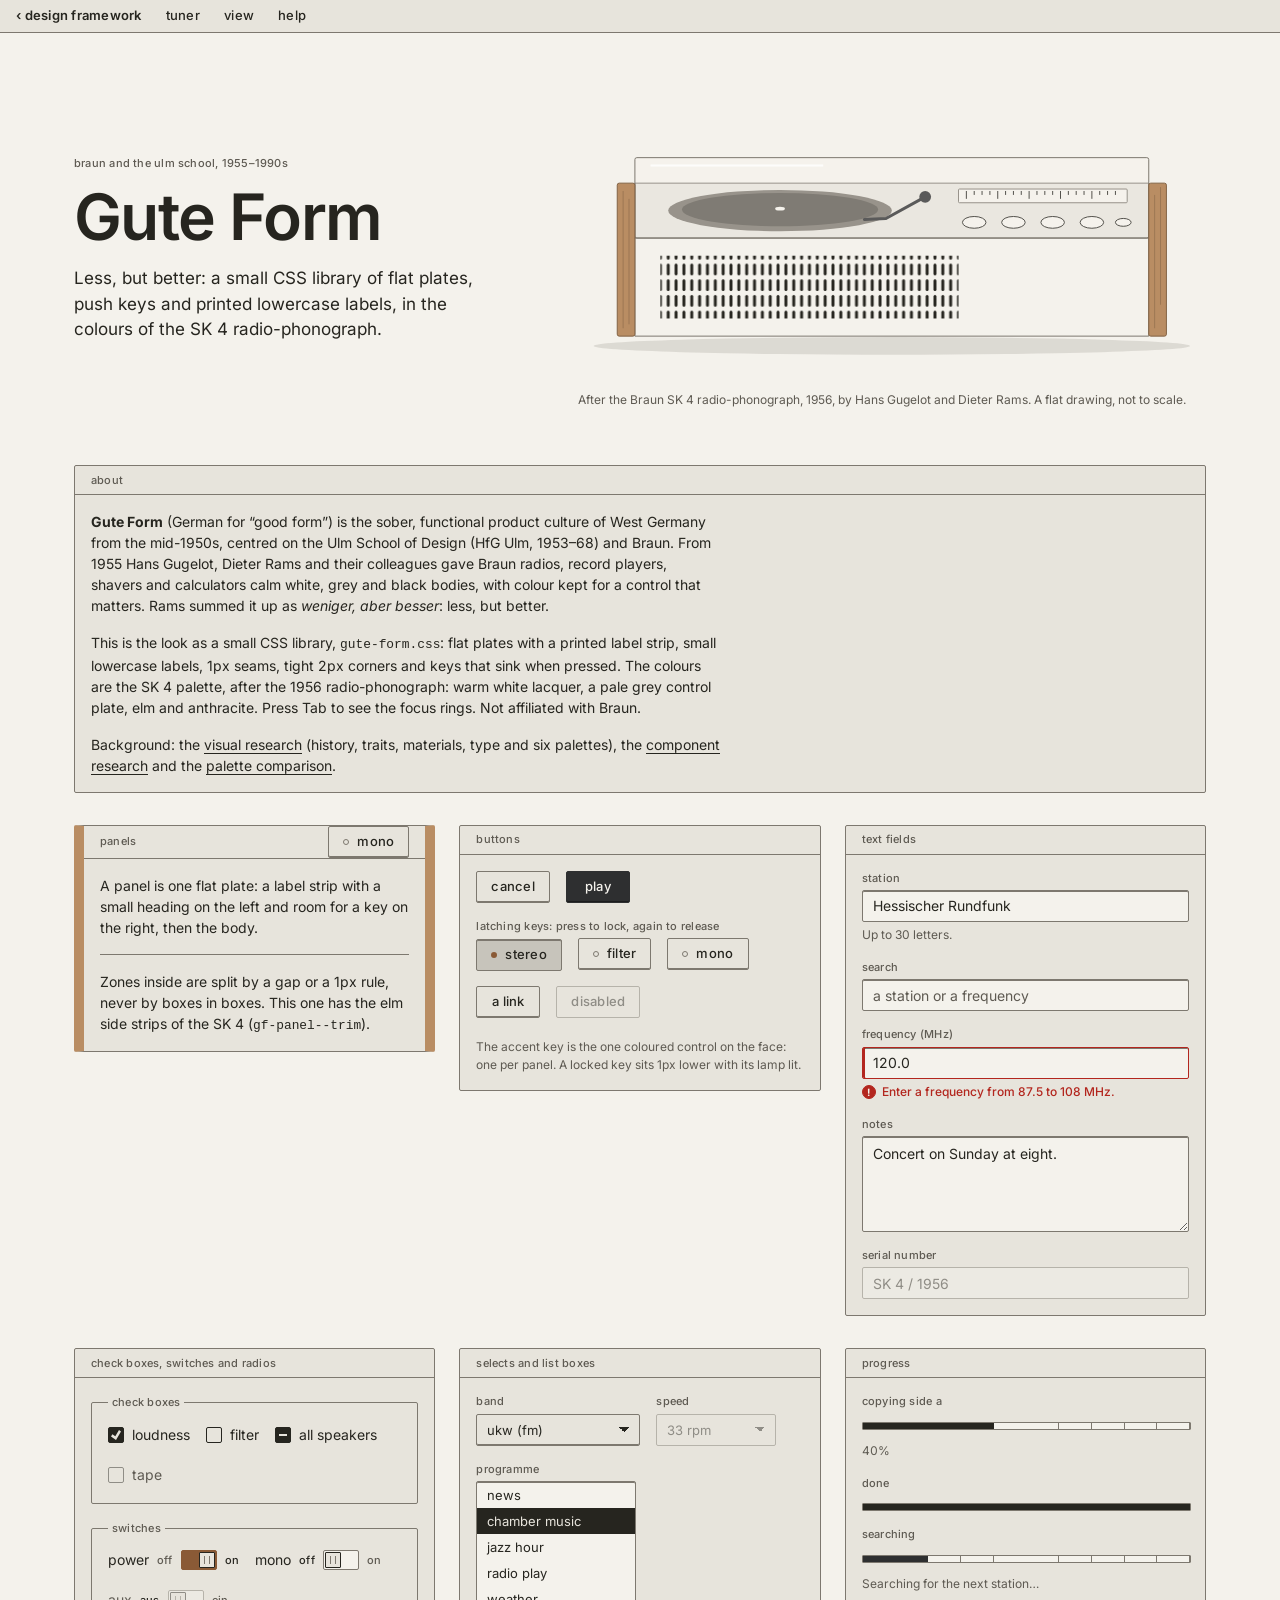
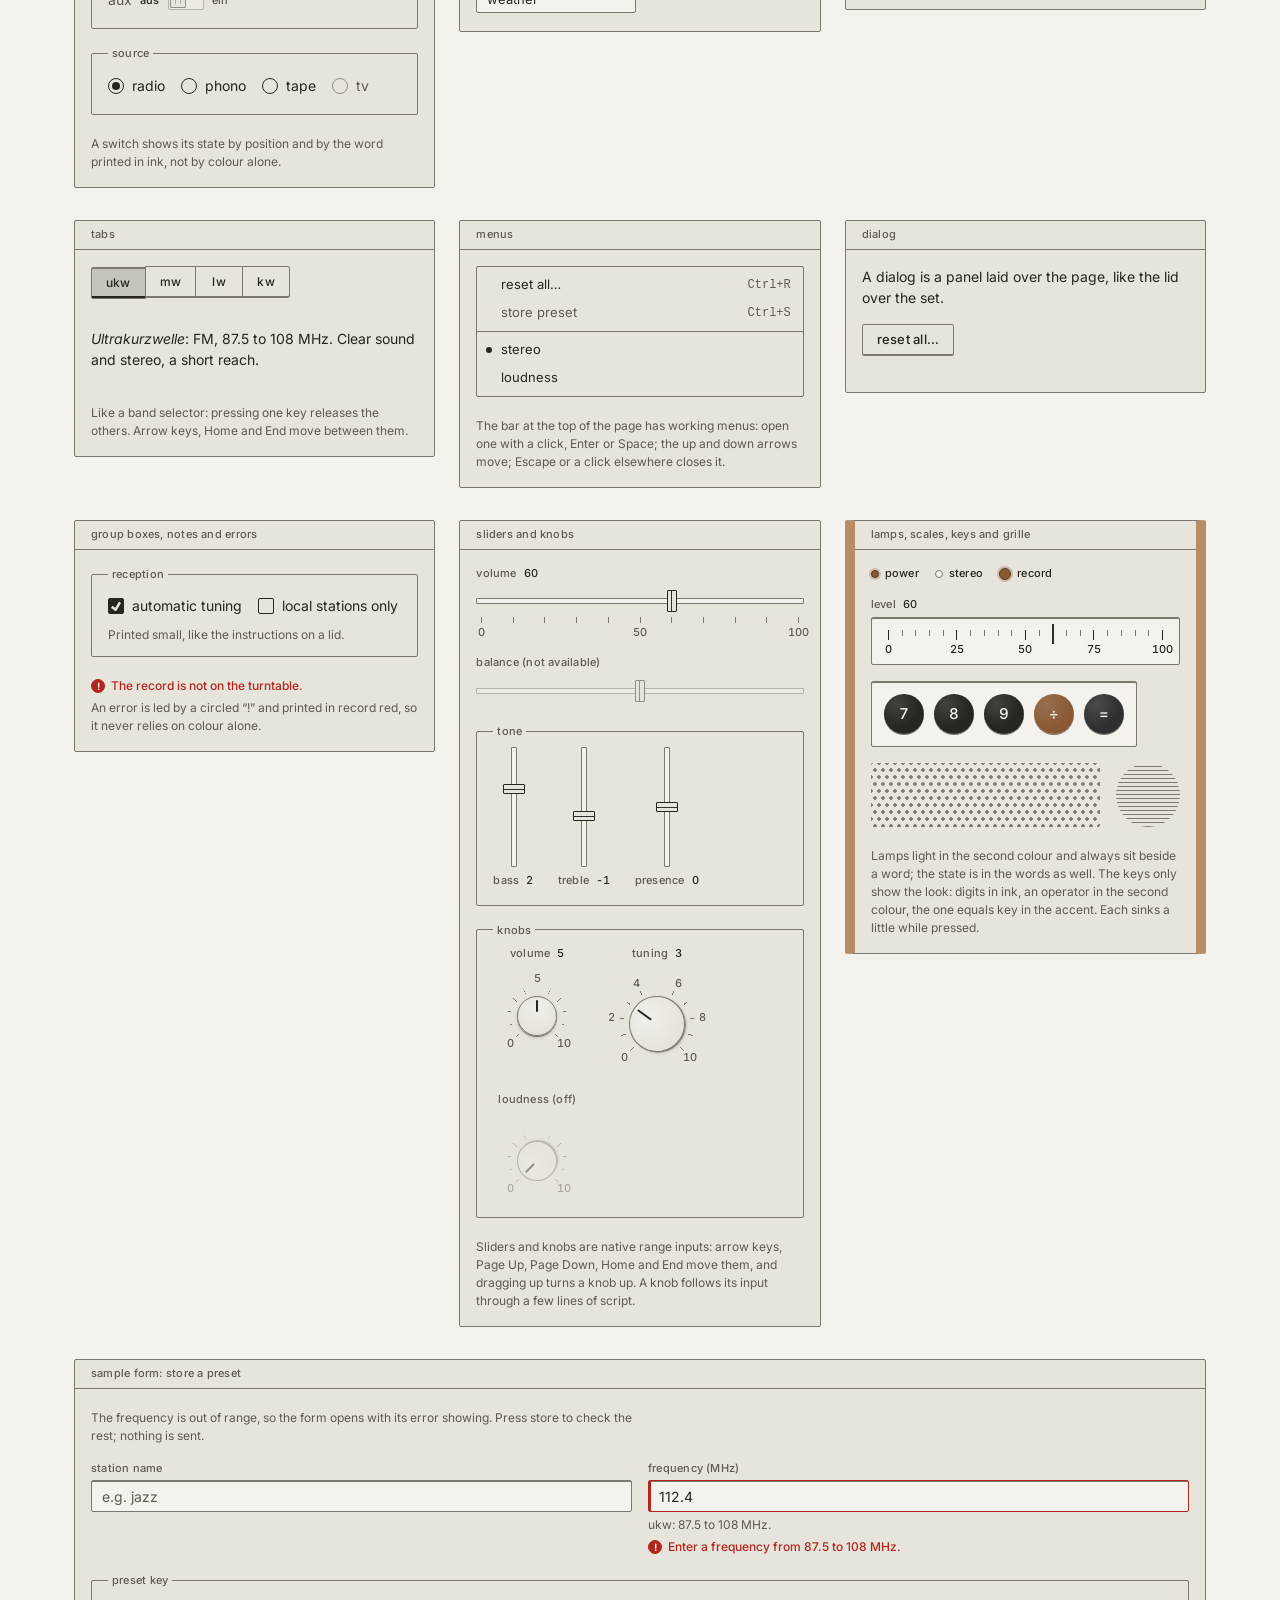
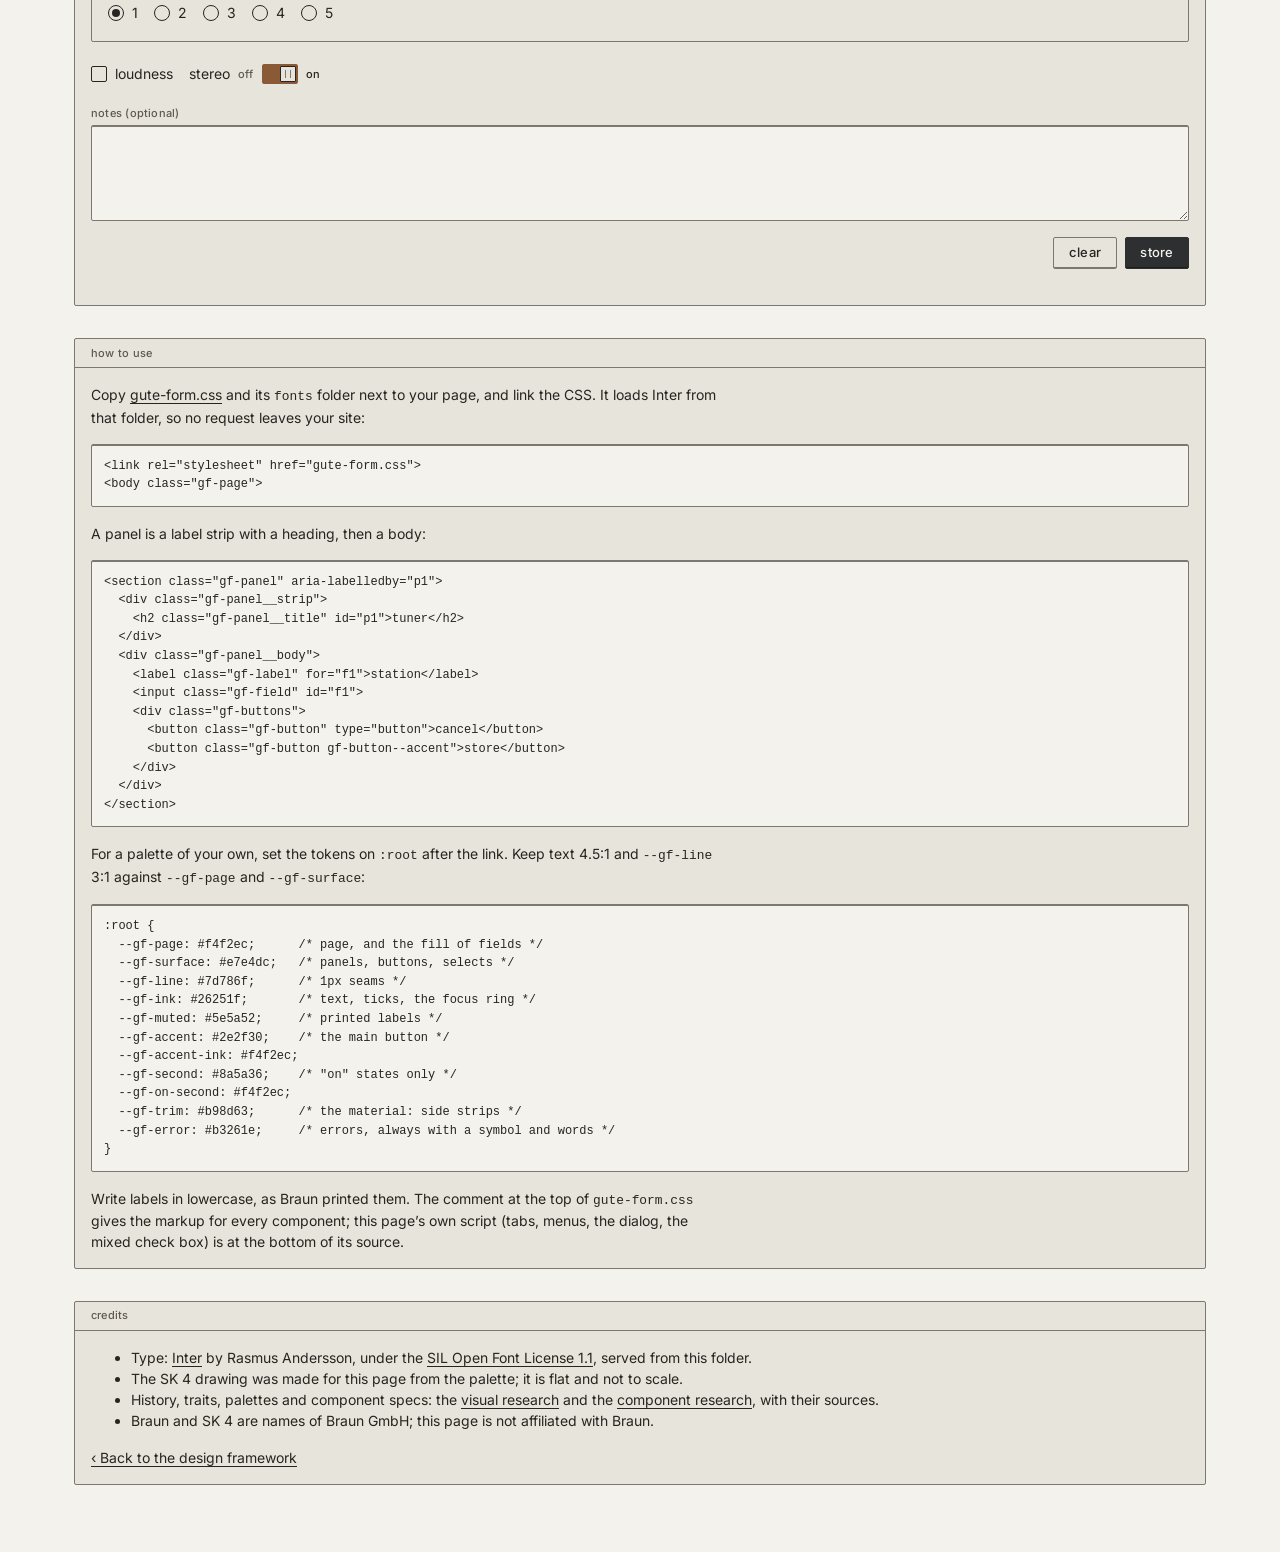
==== commit 081fa1ef: "Add Braun extras to the Gute Form framework Co-Authored-By: Claude Opus 5.5 <noreply@anthropic.com>" ====
--- a/frameworks/gute-form/index.html
+++ b/frameworks/gute-form/index.html
@@ -89,6 +89,13 @@
   .d-grain { fill: none; stroke: color-mix(in srgb, var(--gf-trim) 72%, #000); opacity: 0.55; }
   .d-lid { fill: var(--gf-page); fill-opacity: 0.22; stroke: var(--gf-line); }
   .d-glint { fill: none; stroke: #fff; stroke-width: 2; opacity: 0.8; }
+
+  /* Braun extras */
+  .demo-value { margin-left: 4px; color: var(--gf-ink); font-variant-numeric: tabular-nums; }
+  .demo-faders { align-items: flex-start; gap: 16px 24px; }
+  .demo-control { display: grid; justify-items: center; gap: 6px; }
+  .demo-keys { gap: 16px; }
+  .demo-grille { flex: 1 1 80px; min-height: 64px; }
 </style>
 </head>
 <body class="gf-page">
@@ -112,6 +119,8 @@
         <li><a class="gf-menu__item" href="#buttons">buttons</a></li>
         <li><a class="gf-menu__item" href="#fields">text fields</a></li>
         <li><a class="gf-menu__item" href="#checks">check boxes and switches</a></li>
+        <li><a class="gf-menu__item" href="#controls">sliders and knobs</a></li>
+        <li><a class="gf-menu__item" href="#signals">lamps, scales and keys</a></li>
         <li><a class="gf-menu__item" href="#tabs">tabs</a></li>
         <li><a class="gf-menu__item" href="#form">sample form</a></li>
       </ul>
@@ -401,7 +410,93 @@
     </div>
   </section>
 
-  <!-- Braun extras (sliders, knob, lamp, scale, keypad, grille) and a calculator come after this point. -->
+  <section class="gf-panel" id="controls" aria-labelledby="controls-title">
+    <div class="gf-panel__strip"><h2 class="gf-panel__title" id="controls-title">sliders and knobs</h2></div>
+    <div class="gf-panel__body">
+      <div>
+        <label class="gf-label" for="sl-vol">volume <span class="demo-value" data-readout="sl-vol" aria-hidden="true">60</span></label>
+        <input class="gf-slider" type="range" id="sl-vol" min="0" max="100" step="10" value="60">
+        <div class="gf-slider__scale" style="--gf-steps: 10" aria-hidden="true"><span style="--at: 0">0</span><span style="--at: .5">50</span><span style="--at: 1">100</span></div>
+      </div>
+      <div>
+        <label class="gf-label" for="sl-bal">balance (not available)</label>
+        <input class="gf-slider" type="range" id="sl-bal" min="-5" max="5" value="0" disabled>
+      </div>
+      <fieldset class="gf-group">
+        <legend>tone</legend>
+        <div class="gf-row demo-faders">
+          <div class="demo-control"><input class="gf-slider gf-slider--vertical" type="range" id="sl-bass" min="-6" max="6" value="2" style="--gf-slider-length: 120px"><label class="gf-label" for="sl-bass">bass <span class="demo-value" data-readout="sl-bass" aria-hidden="true">2</span></label></div>
+          <div class="demo-control"><input class="gf-slider gf-slider--vertical" type="range" id="sl-treble" min="-6" max="6" value="-1" style="--gf-slider-length: 120px"><label class="gf-label" for="sl-treble">treble <span class="demo-value" data-readout="sl-treble" aria-hidden="true">-1</span></label></div>
+          <div class="demo-control"><input class="gf-slider gf-slider--vertical" type="range" id="sl-pres" min="-6" max="6" value="0" style="--gf-slider-length: 120px"><label class="gf-label" for="sl-pres">presence <span class="demo-value" data-readout="sl-pres" aria-hidden="true">0</span></label></div>
+        </div>
+      </fieldset>
+      <fieldset class="gf-group">
+        <legend>knobs</legend>
+        <div class="gf-row demo-faders">
+          <div class="demo-control">
+            <label class="gf-label" for="kn-vol">volume <span class="demo-value" data-readout="kn-vol" aria-hidden="true">5</span></label>
+            <div class="gf-knob" style="--gf-value: 0.5">
+              <div class="gf-knob__scale" aria-hidden="true"><span style="--at: 0">0</span><span style="--at: .5">5</span><span style="--at: 1">10</span></div>
+              <span class="gf-knob__cap" aria-hidden="true"></span>
+              <input class="gf-knob__input" type="range" id="kn-vol" min="0" max="10" value="5">
+            </div>
+          </div>
+          <div class="demo-control">
+            <label class="gf-label" for="kn-tune">tuning <span class="demo-value" data-readout="kn-tune" aria-hidden="true">3</span></label>
+            <div class="gf-knob gf-knob--large" style="--gf-value: 0.3">
+              <div class="gf-knob__scale" aria-hidden="true"><span style="--at: 0">0</span><span style="--at: .2">2</span><span style="--at: .4">4</span><span style="--at: .6">6</span><span style="--at: .8">8</span><span style="--at: 1">10</span></div>
+              <span class="gf-knob__cap" aria-hidden="true"></span>
+              <input class="gf-knob__input" type="range" id="kn-tune" min="0" max="10" value="3">
+            </div>
+          </div>
+          <div class="demo-control">
+            <label class="gf-label" for="kn-off">loudness (off)</label>
+            <div class="gf-knob" style="--gf-value: 0">
+              <div class="gf-knob__scale" aria-hidden="true"><span style="--at: 0">0</span><span style="--at: 1">10</span></div>
+              <span class="gf-knob__cap" aria-hidden="true"></span>
+              <input class="gf-knob__input" type="range" id="kn-off" min="0" max="10" value="0" disabled>
+            </div>
+          </div>
+        </div>
+      </fieldset>
+      <p class="gf-note">Sliders and knobs are native range inputs: arrow keys, Page Up, Page Down, Home and End move them, and dragging up turns a knob up. A knob follows its input through a few lines of script.</p>
+    </div>
+  </section>
+
+  <section class="gf-panel gf-panel--trim" id="signals" aria-labelledby="signals-title">
+    <div class="gf-panel__strip"><h2 class="gf-panel__title" id="signals-title">lamps, scales, keys and grille</h2></div>
+    <div class="gf-panel__body">
+      <div class="gf-row">
+        <span class="gf-lamp gf-lamp--on"><span class="gf-lamp__dot" aria-hidden="true"></span>power <span class="gf-visually-hidden">on</span></span>
+        <span class="gf-lamp"><span class="gf-lamp__dot" aria-hidden="true"></span>stereo <span class="gf-visually-hidden">off</span></span>
+        <span class="gf-lamp gf-lamp--large gf-lamp--on gf-lamp--blink"><span class="gf-lamp__dot" aria-hidden="true"></span>record <span class="gf-visually-hidden">on</span></span>
+      </div>
+      <div>
+        <span class="gf-label" id="mt-level">level <span class="demo-value" aria-hidden="true">60</span></span>
+        <div class="gf-scale" style="--gf-value: 0.6">
+          <div class="gf-scale__dial" aria-hidden="true">
+            <span style="--at: 0">0</span><span style="--at: .25">25</span><span style="--at: .5">50</span><span style="--at: .75">75</span><span style="--at: 1">100</span>
+            <span class="gf-scale__needle"></span>
+          </div>
+          <meter class="gf-visually-hidden" min="0" max="100" value="60" aria-labelledby="mt-level">60</meter>
+        </div>
+      </div>
+      <div class="gf-row demo-keys">
+        <div class="gf-keypad" style="--gf-keypad-columns: 5" role="group" aria-label="sample keys">
+          <button class="gf-key" type="button">7</button>
+          <button class="gf-key" type="button">8</button>
+          <button class="gf-key" type="button">9</button>
+          <button class="gf-key gf-key--op" type="button" aria-label="divide">&divide;</button>
+          <button class="gf-key gf-key--accent" type="button" aria-label="equals">=</button>
+        </div>
+        <div class="gf-grille demo-grille" aria-hidden="true"></div>
+        <div class="gf-grille gf-grille--lines" style="--gf-grille-size: 64px" aria-hidden="true"></div>
+      </div>
+      <p class="gf-note">Lamps light in the second colour and always sit beside a word; the state is in the words as well. The keys only show the look: digits in ink, an operator in the second colour, the one equals key in the accent. Each sinks a little while pressed.</p>
+    </div>
+  </section>
+
+  <!-- Calculator (#keypad) comes here: a working ET 66-style calculator built from .gf-keypad and .gf-key. -->
 
   <section class="gf-panel demo-wide" id="form" aria-labelledby="form-title">
     <div class="gf-panel__strip"><h2 class="gf-panel__title" id="form-title">sample form: store a preset</h2></div>
@@ -597,6 +692,17 @@
       result.textContent = "Closed with: " + (dialog.returnValue || "Escape") + ".";
     });
 
+    // Sliders and knobs: a knob turns with its input (--gf-value, 0 to 1); readouts print the value.
+    document.querySelectorAll(".gf-slider, .gf-knob__input").forEach(function (input) {
+      var out = document.querySelector('[data-readout="' + input.id + '"]');
+      input.addEventListener("input", function () {
+        if (input.classList.contains("gf-knob__input")) {
+          input.parentNode.style.setProperty("--gf-value", (input.value - input.min) / (input.max - input.min));
+        }
+        if (out) out.textContent = input.value;
+      });
+    });
+
     // The sample form: checks the name and the frequency, sends nothing.
     var form = document.getElementById("preset-form");
     var status = document.getElementById("pf-status");
--- a/frameworks/gute-form/gute-form.css
+++ b/frameworks/gute-form/gute-form.css
@@ -2,8 +2,8 @@
    product design of Braun and the Ulm School of Design, 1955 to the 1990s (Dieter Rams,
    Hans Gugelot; "less, but better"). Not affiliated with Braun.
    Plain CSS, no JavaScript. Menus open and close by themselves (<details>); tabs, the
-   mixed check box and dialogs need a few lines of your own script (index.html beside this
-   file has them). Background: research/visual.md and research/components.md.
+   mixed check box, dialogs and the knob need a few lines of your own script (index.html
+   beside this file has them). Background: research/visual.md and research/components.md.
 
    USE
      <link rel="stylesheet" href="gute-form.css">
@@ -26,7 +26,7 @@
      --gf-accent      the one signal colour: the main button, the progress pointer
      --gf-accent-ink  text on --gf-accent (4.5:1)
      --gf-second      "on" states only: a switch that is on, the lamp of a latching key
-                      (later: lamps and keypad function keys). Never decoration.
+                      an indicator lamp, keypad operator keys. Never decoration.
      --gf-on-second   text on --gf-second (4.5:1)
      --gf-trim        the object's material (elm wood on the SK 4): side strips only
      --gf-error       a record-button red for errors: text 4.5:1 and field edge 3:1 on
@@ -119,12 +119,77 @@
        </figure>
        (the data-gf-3d attributes are reserved for an optional script; the CSS needs none)
 
+   BRAUN EXTRAS
+     Slider: a native range input as a slide control, with an optional printed scale
+       <label class="gf-label" for="s1">volume</label>
+       <input class="gf-slider" type="range" id="s1" min="0" max="100" step="10" value="60">
+       <div class="gf-slider__scale" style="--gf-steps: 10" aria-hidden="true">
+         <span style="--at: 0">0</span><span style="--at: .5">50</span><span style="--at: 1">100</span>
+       </div>
+       --gf-steps: the number of tick spaces; --at (0 to 1) places a numeral.
+       Vertical: class="gf-slider gf-slider--vertical" (writing-mode: vertical-lr with
+       direction: rtl, so up is more, in current Chrome, Firefox and Safari; older
+       browsers draw it horizontal). --gf-slider-length sets its height (160px).
+     Rotary knob: a transparent range input laid over a drawn knob. Set --gf-value (0 to 1)
+     in the style attribute and keep it in step with the input in a few lines of script:
+       <label class="gf-label" for="k1">volume</label>
+       <div class="gf-knob" style="--gf-value: 0.5">
+         <div class="gf-knob__scale" aria-hidden="true">
+           <span style="--at: 0">0</span><span style="--at: .5">5</span><span style="--at: 1">10</span>
+         </div>
+         <span class="gf-knob__cap" aria-hidden="true"></span>
+         <input class="gf-knob__input" type="range" id="k1" min="0" max="10" value="5">
+       </div>
+       <script>
+         document.querySelectorAll(".gf-knob__input").forEach(function (i) {
+           i.addEventListener("input", function () {
+             i.parentNode.style.setProperty("--gf-value", (i.value - i.min) / (i.max - i.min));
+           });
+         });
+       </script>
+       (min and max are needed. Arrow keys, Page Up/Down, Home and End turn it; dragging
+       up turns it up. .gf-knob--large: a 56px knob; --gf-steps: tick spaces (10).)
+     Indicator lamp: a dot beside a printed word; the words carry the state
+       <span class="gf-lamp gf-lamp--on"><span class="gf-lamp__dot" aria-hidden="true"></span>
+         stereo <span class="gf-visually-hidden">on</span></span>
+       .gf-lamp--on lights it in --gf-second; .gf-lamp--large: a 12px dot; .gf-lamp--blink
+       blinks once a second (lit and still under prefers-reduced-motion). When the state
+       changes, change the hidden word with it.
+     Scale / meter: numerals and a needle drawn over a native <meter>
+       <span class="gf-label" id="m1">level</span>
+       <div class="gf-scale" style="--gf-value: 0.6">
+         <div class="gf-scale__dial" aria-hidden="true">
+           <span style="--at: 0">0</span><span style="--at: .5">50</span><span style="--at: 1">100</span>
+           <span class="gf-scale__needle"></span>
+         </div>
+         <meter class="gf-visually-hidden" min="0" max="100" value="60" aria-labelledby="m1">60</meter>
+       </div>
+       --gf-value (0 to 1) places the needle: keep it equal to the meter's value.
+       --gf-steps (20) minor and --gf-majors (4) major tick spaces.
+     Keypad keys (ET 66): round buttons in a recessed well, laid out as a grid
+       <div class="gf-keypad" role="group" aria-label="keypad">
+         <button class="gf-key" type="button">7</button>
+         <button class="gf-key gf-key--op" type="button" aria-label="divide">&divide;</button>
+         <button class="gf-key gf-key--accent" type="button" aria-label="equals">=</button>
+       </div>
+       Digit keys in --gf-ink; .gf-key--op (operator and function keys) in --gf-second;
+       .gf-key--accent (one per keypad, the = key) in --gf-accent. --gf-keypad-columns (4)
+       sets the grid. A key sinks while pressed, or while it has a data-gf-pressed
+       attribute (set it from script when the key is typed on a keyboard). Give symbols
+       an aria-label (divide, multiply, minus, plus).
+     Speaker grille: decorative dots, never with text on top
+       <div class="gf-grille" aria-hidden="true"></div>   dots on a hexagonal stagger
+       .gf-grille--square: a square grid; .gf-grille--lines: lines in a circle, sized by
+       --gf-grille-size (96px). Otherwise size it yourself (at least 48px high).
+     Hidden text: .gf-visually-hidden keeps text for screen readers only.
+
    ACCESSIBILITY
-     Native elements under every look (buttons, check boxes, radios, selects, progress,
-     details, dialog, fieldset); text 4.5:1 and control edges 3:1 on page and surface; a
-     2px ink focus ring (3:1 or more) on every control; hit areas 24px or more; no
-     transitions and no moving pointer under prefers-reduced-motion; native controls and
-     system colours under forced colours (Windows contrast themes). */
+     Native elements under every look (buttons, check boxes, radios, range inputs,
+     selects, meter, progress, details, dialog, fieldset); text 4.5:1 and control edges
+     3:1 on page and surface; a 2px ink focus ring (3:1 or more) on every control; hit
+     areas 24px or more; no transitions, no blinking and no moving pointer under
+     prefers-reduced-motion; native controls and system colours under forced colours
+     (Windows contrast themes). */
 
 /* ---------- Font ---------- */
 
@@ -1049,7 +1114,367 @@
   color: var(--gf-muted);
 }
 
-/* ---------- Braun extras (sliders, knob, lamp, scale, keypad, grille) come here ---------- */
+/* ---------- Braun extras: slider, rotary knob, lamp, scale, keypad, grille ---------- */
+
+/* Visually hidden text (for a lamp's state or the <meter> under a scale) */
+.gf-visually-hidden {
+  position: absolute !important;
+  width: 1px;
+  height: 1px;
+  margin: -1px;
+  padding: 0;
+  overflow: hidden;
+  clip: rect(0 0 0 0);
+  clip-path: inset(50%);
+  white-space: nowrap;
+  border: 0;
+}
+
+/* Slider: a native range input as a Braun slide control. A 6px groove in --gf-page, a
+   10x22px tab with an accent centre line. Sizes use logical properties so the same rules
+   serve the vertical slider (writing-mode turns the input; direction: rtl puts the
+   minimum at the bottom). */
+.gf-slider {
+  --gf-slider-line: 90deg;
+  -webkit-appearance: none;
+  appearance: none;
+  display: block;
+  inline-size: 100%;
+  block-size: 32px;
+  margin: 0;
+  padding: 0;
+  background: transparent;
+  cursor: pointer;
+}
+
+.gf-slider--vertical {
+  --gf-slider-line: 0deg;
+  writing-mode: vertical-lr;
+  direction: rtl;
+  inline-size: var(--gf-slider-length, 160px);
+}
+
+.gf-slider::-webkit-slider-runnable-track {
+  box-sizing: border-box;
+  block-size: 6px;
+  background: var(--gf-page);
+  border: 1px solid var(--gf-line);
+  border-radius: 1px;
+}
+
+.gf-slider::-moz-range-track {
+  box-sizing: border-box;
+  block-size: 6px;
+  background: var(--gf-page);
+  border: 1px solid var(--gf-line);
+  border-radius: 1px;
+}
+
+.gf-slider::-webkit-slider-thumb {
+  -webkit-appearance: none;
+  appearance: none;
+  box-sizing: border-box;
+  inline-size: 10px;
+  block-size: 22px;
+  margin-block-start: -9px;
+  background: linear-gradient(var(--gf-slider-line), transparent calc(50% - 0.5px), var(--gf-accent) 0 calc(50% + 0.5px), transparent 0), var(--gf-surface);
+  border: 1px solid var(--gf-ink);
+  border-radius: 1px;
+}
+
+.gf-slider::-moz-range-thumb {
+  box-sizing: border-box;
+  inline-size: 10px;
+  block-size: 22px;
+  background: linear-gradient(var(--gf-slider-line), transparent calc(50% - 0.5px), var(--gf-accent) 0 calc(50% + 0.5px), transparent 0), var(--gf-surface);
+  border: 1px solid var(--gf-ink);
+  border-radius: 1px;
+}
+
+.gf-slider:hover::-webkit-slider-thumb { box-shadow: inset 0 0 0 1px var(--gf-ink); }
+.gf-slider:hover::-moz-range-thumb { box-shadow: inset 0 0 0 1px var(--gf-ink); }
+.gf-slider:active::-webkit-slider-thumb { background-color: var(--gf-page); }
+.gf-slider:active::-moz-range-thumb { background-color: var(--gf-page); }
+
+.gf-slider:focus-visible { outline: none; }
+.gf-slider:focus-visible::-webkit-slider-thumb { box-shadow: 0 0 0 2px var(--gf-surface), 0 0 0 4px var(--gf-ink); }
+.gf-slider:focus-visible::-moz-range-thumb { box-shadow: 0 0 0 2px var(--gf-surface), 0 0 0 4px var(--gf-ink); }
+
+.gf-slider:disabled { opacity: 0.45; cursor: not-allowed; }
+.gf-slider:disabled::-webkit-slider-thumb { box-shadow: none; }
+.gf-slider:disabled::-moz-range-thumb { box-shadow: none; }
+
+/* The printed scale under a horizontal slider: ticks every 1/--gf-steps, numerals at --at
+   (0 to 1). Inset by half the tab so the ticks meet the tab's centre line. */
+.gf-slider__scale {
+  position: relative;
+  height: 22px;
+  margin: 0 5px;
+  background: repeating-linear-gradient(90deg, var(--gf-line) 0 1px, transparent 1px calc((100% - 1px) / var(--gf-steps, 10))) 0 0 / 100% 6px no-repeat;
+}
+
+:is(.gf-slider__scale, .gf-scale__dial) > span {
+  position: absolute;
+  top: 8px;
+  left: calc(var(--at, 0) * (100% - 1px) + 0.5px);
+  transform: translateX(-50%);
+  font-family: var(--gf-font);
+  font-size: 11px;
+  font-weight: 500;
+  line-height: 14px;
+  color: var(--gf-muted);
+  font-variant-numeric: tabular-nums;
+  white-space: nowrap;
+}
+
+/* Rotary knob: a flat cylinder with one ink marker, turned from -135deg to +135deg by
+   --gf-value (0 to 1) on .gf-knob. A transparent vertical range input lies over the face,
+   so arrows, Page Up/Down, Home and End and dragging up work natively. */
+.gf-knob {
+  --gf-knob-size: 40px;
+  --gf-knob-turn: calc(-135deg + var(--gf-value, 0) * 270deg);
+  position: relative;
+  display: inline-grid;
+  place-items: center;
+  flex: none;
+  width: calc(var(--gf-knob-size) + 48px);
+  height: calc(var(--gf-knob-size) + 48px);
+}
+
+.gf-knob--large { --gf-knob-size: 56px; }
+
+.gf-knob__scale {
+  position: absolute;
+  inset: 0;
+  font-family: var(--gf-font);
+  font-size: 11px;
+  font-weight: 500;
+  line-height: 14px;
+  color: var(--gf-muted);
+  font-variant-numeric: tabular-nums;
+}
+
+/* The tick ring: one tick every 270deg / --gf-steps, the gap at the bottom masked off */
+.gf-knob__scale::before {
+  content: "";
+  position: absolute;
+  inset: 14px;
+  border-radius: 50%;
+  background: repeating-conic-gradient(from calc(-135deg - 0.75deg), var(--gf-line) 0 1.5deg, transparent 1.5deg calc(270deg / var(--gf-steps, 10)));
+  -webkit-mask: radial-gradient(closest-side, transparent calc(100% - 5px), #000 calc(100% - 5px)), conic-gradient(#000 0 136deg, transparent 0 224deg, #000 0);
+  -webkit-mask-composite: source-in;
+  mask: radial-gradient(closest-side, transparent calc(100% - 5px), #000 calc(100% - 5px)), conic-gradient(#000 0 136deg, transparent 0 224deg, #000 0);
+  mask-composite: intersect;
+}
+
+.gf-knob__scale > span {
+  --a: calc(-135deg + var(--at, 0) * 270deg);
+  position: absolute;
+  top: 50%;
+  left: 50%;
+  transform: translate(-50%, -50%) rotate(var(--a)) translateY(calc(var(--gf-knob-size) / -2 - 18px)) rotate(calc(-1 * var(--a)));
+}
+
+.gf-knob__cap {
+  position: relative;
+  grid-area: 1 / 1;
+  box-sizing: border-box;
+  width: var(--gf-knob-size);
+  height: var(--gf-knob-size);
+  background: radial-gradient(circle at 50% 30%, color-mix(in srgb, var(--gf-surface) 60%, #fff) 0, var(--gf-surface) 70%);
+  border: 1px solid var(--gf-line);
+  border-radius: 50%;
+  box-shadow: 0 1px 0 var(--gf-line), 0 2px 3px color-mix(in srgb, var(--gf-ink) 18%, transparent);
+  transform: rotate(var(--gf-knob-turn));
+  transition: transform 80ms linear;
+}
+
+.gf-knob__cap::before {
+  content: "";
+  position: absolute;
+  top: 3px;
+  left: calc(50% - 1px);
+  width: 2px;
+  height: calc(var(--gf-knob-size) * 0.3);
+  background: var(--gf-ink);
+  border-radius: 1px;
+}
+
+.gf-knob__input {
+  -webkit-appearance: none;
+  appearance: none;
+  position: relative;
+  z-index: 1;
+  grid-area: 1 / 1;
+  box-sizing: border-box;
+  inline-size: var(--gf-knob-size);
+  block-size: var(--gf-knob-size);
+  margin: 0;
+  padding: 0;
+  writing-mode: vertical-lr;
+  direction: rtl;
+  background: transparent;
+  border-radius: 50%;
+  opacity: 0;
+  cursor: ns-resize;
+}
+
+.gf-knob:has(.gf-knob__input:hover) .gf-knob__cap { border-color: var(--gf-muted); }
+
+.gf-knob:has(.gf-knob__input:focus-visible) .gf-knob__cap {
+  outline: 2px solid var(--gf-ink);
+  outline-offset: 2px;
+}
+
+.gf-knob:has(.gf-knob__input:disabled) { opacity: 0.45; }
+.gf-knob__input:disabled { cursor: not-allowed; }
+
+/* Indicator lamp: a dot beside a printed word. Off: --gf-page; on: --gf-second. The dot
+   is aria-hidden, so the words must carry the state. */
+.gf-lamp {
+  display: inline-flex;
+  align-items: center;
+  gap: 6px;
+  font-family: var(--gf-font);
+  font-size: 11px;
+  font-weight: 500;
+  letter-spacing: 0.02em;
+  line-height: 1.4;
+  color: var(--gf-ink);
+}
+
+.gf-lamp__dot {
+  flex: none;
+  box-sizing: border-box;
+  width: 8px;
+  height: 8px;
+  background: var(--gf-page);
+  border: 1px solid var(--gf-line);
+  border-radius: 50%;
+}
+
+.gf-lamp--large .gf-lamp__dot { width: 12px; height: 12px; }
+
+.gf-lamp--on .gf-lamp__dot {
+  background: var(--gf-second);
+  border-color: color-mix(in srgb, var(--gf-second) 65%, #000);
+  box-shadow: 0 0 0 2px color-mix(in srgb, var(--gf-second) 30%, transparent);
+}
+
+.gf-lamp--blink .gf-lamp__dot { animation: gf-blink 1s steps(1, end) infinite; }
+
+@keyframes gf-blink {
+  50% { background: var(--gf-page); box-shadow: none; border-color: var(--gf-line); }
+}
+
+/* Scale / meter: minor ticks in --gf-line, major ticks in --gf-ink, numerals, and one
+   accent needle at --gf-value (0 to 1). The value itself is a <meter> underneath. */
+.gf-scale {
+  position: relative;
+  padding: 12px 16px 6px;
+  background: var(--gf-page);
+  border: 1px solid var(--gf-line);
+  border-radius: var(--gf-radius);
+  box-shadow: inset 0 1px 0 var(--gf-line);
+}
+
+.gf-scale__dial {
+  position: relative;
+  height: 28px;
+  background:
+    repeating-linear-gradient(90deg, var(--gf-ink) 0 1px, transparent 1px calc((100% - 1px) / var(--gf-majors, 4))) 0 0 / 100% 10px no-repeat,
+    repeating-linear-gradient(90deg, var(--gf-line) 0 1px, transparent 1px calc((100% - 1px) / var(--gf-steps, 20))) 0 0 / 100% 6px no-repeat;
+}
+
+.gf-scale__dial > span { top: 12px; color: var(--gf-ink); }
+
+.gf-scale__dial > .gf-scale__needle {
+  top: -6px;
+  left: calc(var(--gf-value, 0) * (100% - 1px) - 0.5px);
+  width: 2px;
+  height: 20px;
+  transform: none;
+  background: var(--gf-accent);
+  transition: left 200ms ease-out;
+}
+
+/* Keypad keys (ET 66 style): round convex keys in a recessed --gf-page well */
+.gf-keypad {
+  display: inline-grid;
+  grid-template-columns: repeat(var(--gf-keypad-columns, 4), 40px);
+  gap: 10px;
+  max-width: 100%;
+  padding: 12px;
+  background: var(--gf-page);
+  border: 1px solid var(--gf-line);
+  border-radius: var(--gf-radius);
+  box-shadow: inset 0 1px 0 var(--gf-line);
+}
+
+.gf-key {
+  --gf-key: var(--gf-ink);
+  box-sizing: border-box;
+  width: 40px;
+  height: 40px;
+  margin: 0;
+  padding: 0;
+  font-family: var(--gf-font);
+  font-size: 15px;
+  font-weight: 500;
+  line-height: 1;
+  font-variant-numeric: tabular-nums;
+  color: var(--gf-page);
+  background: radial-gradient(circle at 30% 25%, color-mix(in srgb, var(--gf-key) 85%, var(--gf-surface)) 0, var(--gf-key) 60%);
+  border: 1px solid transparent;
+  border-radius: 50%;
+  box-shadow: 0 1px 0 var(--gf-line);
+  cursor: pointer;
+  transition: transform 60ms ease-out;
+}
+
+.gf-key--op { --gf-key: var(--gf-second); color: var(--gf-on-second); }
+.gf-key--accent { --gf-key: var(--gf-accent); color: var(--gf-accent-ink); }
+
+.gf-key:active,
+.gf-key[data-gf-pressed] {
+  transform: translateY(1px) scale(0.96);
+  background: var(--gf-key);
+  box-shadow: none;
+}
+
+.gf-key:focus-visible {
+  outline: 2px solid var(--gf-ink);
+  outline-offset: 2px;
+}
+
+.gf-key:disabled {
+  opacity: 0.45;
+  transform: none;
+  cursor: not-allowed;
+}
+
+/* Speaker grille: dots on a hexagonal stagger (default), a square grid, or lines in a
+   circle. Decorative only. */
+.gf-grille {
+  --gf-grille-colour: var(--gf-line);
+  min-height: 48px;
+  border-radius: var(--gf-radius);
+  background:
+    radial-gradient(circle, var(--gf-grille-colour) 1.5px, transparent 2px) 0 0 / 8px 14px,
+    radial-gradient(circle, var(--gf-grille-colour) 1.5px, transparent 2px) 4px 7px / 8px 14px;
+}
+
+.gf-grille--square {
+  background: radial-gradient(circle, var(--gf-grille-colour) 1.5px, transparent 2px) 0 0 / 8px 8px;
+}
+
+.gf-grille--lines {
+  width: var(--gf-grille-size, 96px);
+  min-height: 0;
+  aspect-ratio: 1;
+  border-radius: 50%;
+  background: repeating-linear-gradient(transparent 0 3px, var(--gf-grille-colour) 3px 4px);
+}
 
 /* ---------- Reduced motion ---------- */
 
@@ -1069,6 +1494,13 @@
     animation: none;
     background-position: 50% 0, 0 0, 0 0;
   }
+
+  .gf-knob__cap,
+  .gf-key { transition: none; }
+
+  .gf-scale__dial > .gf-scale__needle { transition: none; }
+
+  .gf-lamp--blink .gf-lamp__dot { animation: none; }
 }
 
 /* ---------- Forced colours (Windows contrast themes) ---------- */
@@ -1120,6 +1552,35 @@
   }
 
   .gf-menu[open] > .gf-menubar__item { outline: 2px solid CanvasText; outline-offset: -2px; }
+
+  .gf-slider { -webkit-appearance: auto; appearance: auto; }
+
+  .gf-slider::-webkit-slider-runnable-track,
+  .gf-slider::-webkit-slider-thumb { -webkit-appearance: inherit; appearance: inherit; }
+
+  .gf-slider:focus-visible { outline: 2px solid CanvasText; outline-offset: 2px; }
+
+  .gf-knob__scale::before,
+  .gf-scale__dial,
+  .gf-lamp__dot,
+  .gf-grille {
+    forced-color-adjust: none;
+    --gf-page: Canvas;
+    --gf-ink: CanvasText;
+    --gf-line: CanvasText;
+    --gf-second: Highlight;
+    --gf-grille-colour: GrayText;
+  }
+
+  .gf-knob__cap::before { forced-color-adjust: none; background: CanvasText; }
+
+  .gf-scale__dial > .gf-scale__needle { background: Highlight; }
+
+  .gf-lamp--on .gf-lamp__dot { border-color: CanvasText; box-shadow: none; }
+
+  .gf-key { border-color: ButtonText; }
+  .gf-key--op,
+  .gf-key--accent { border-width: 3px; }
 }
 
 @media (forced-colors: active) and (prefers-reduced-motion: reduce) {
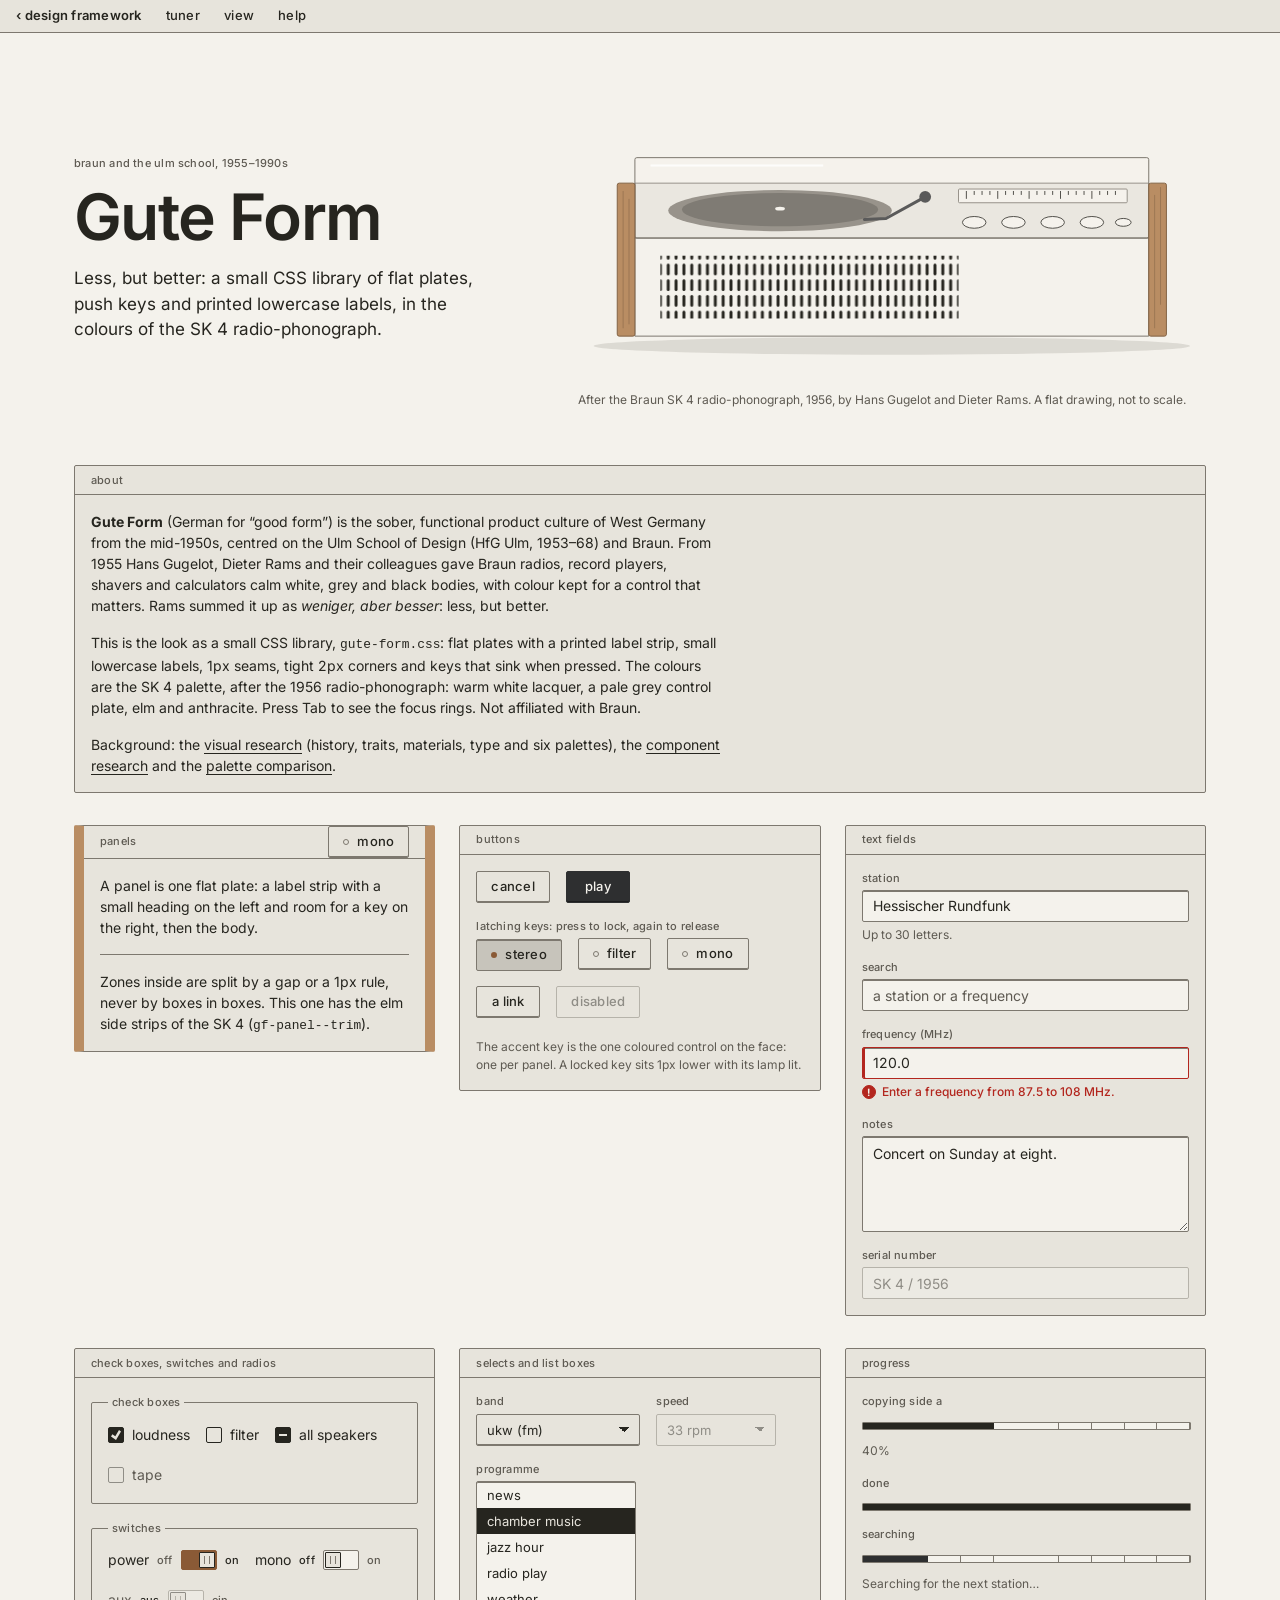
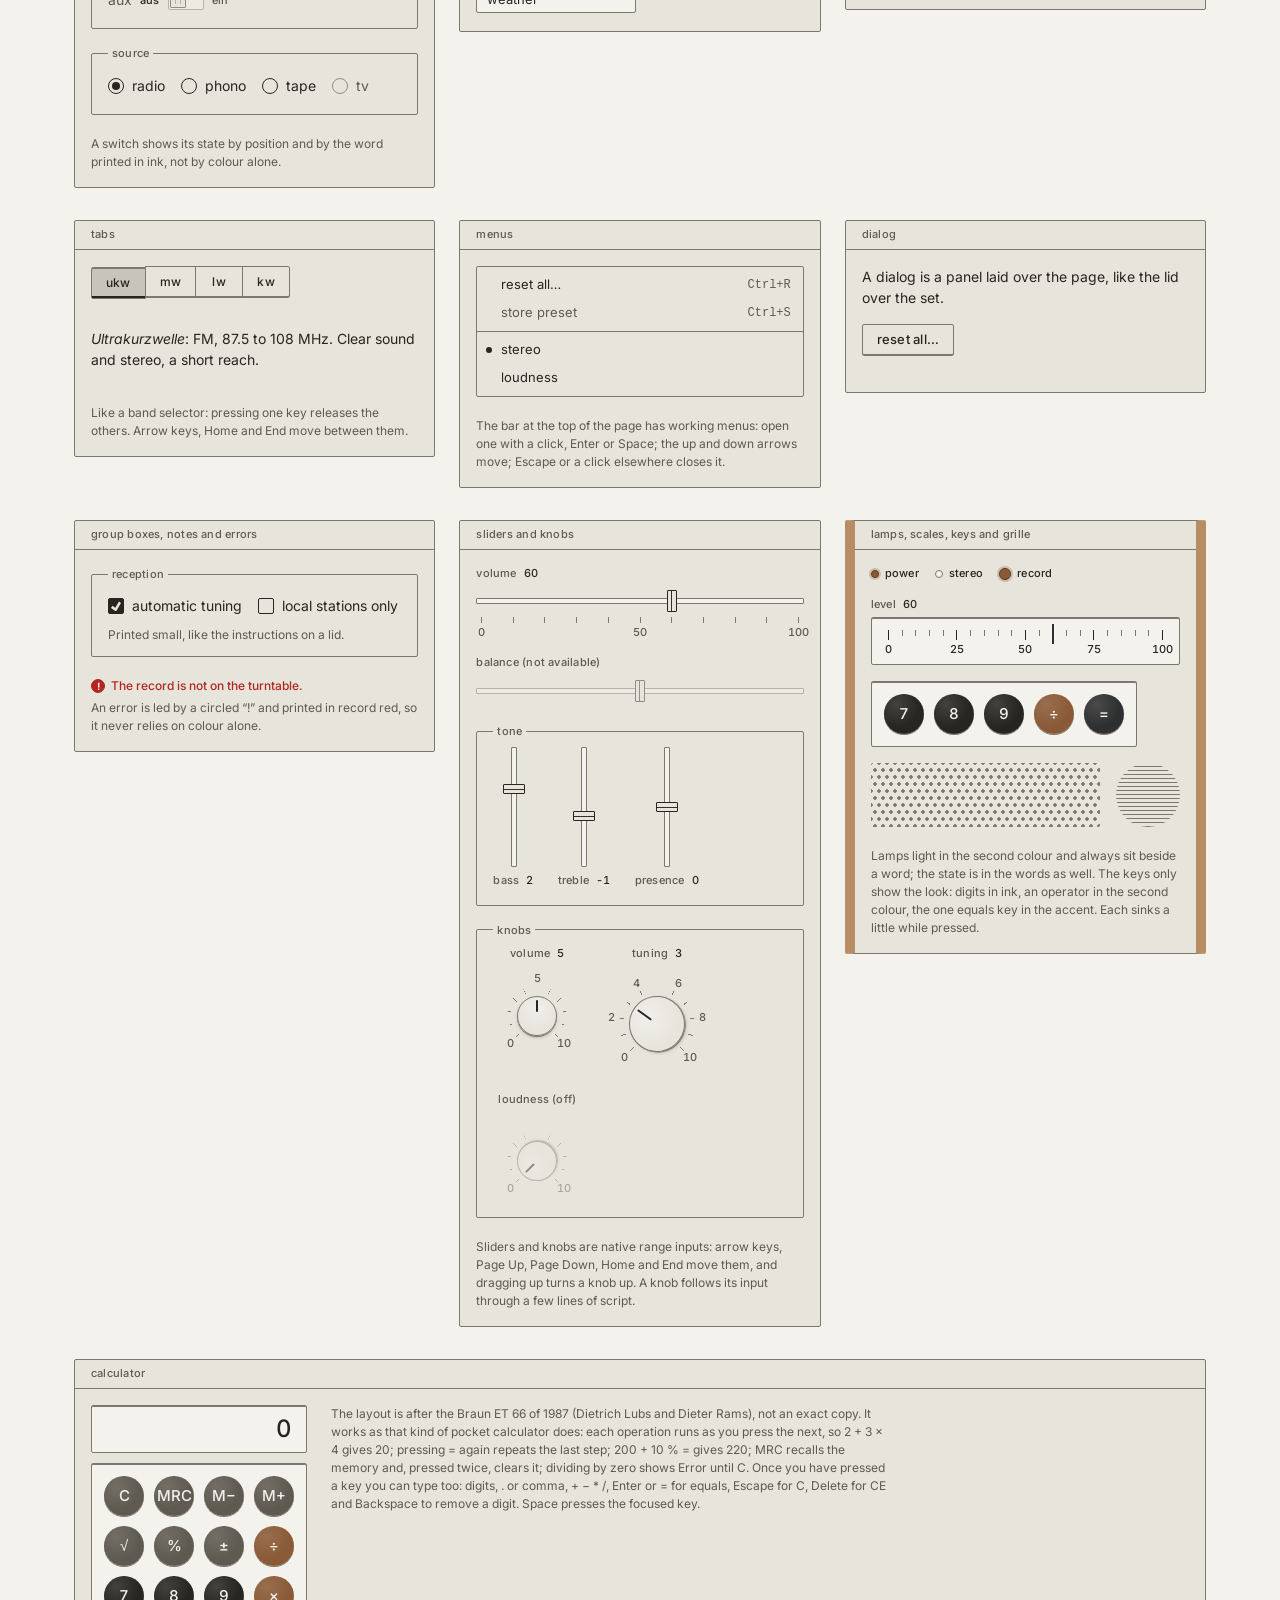
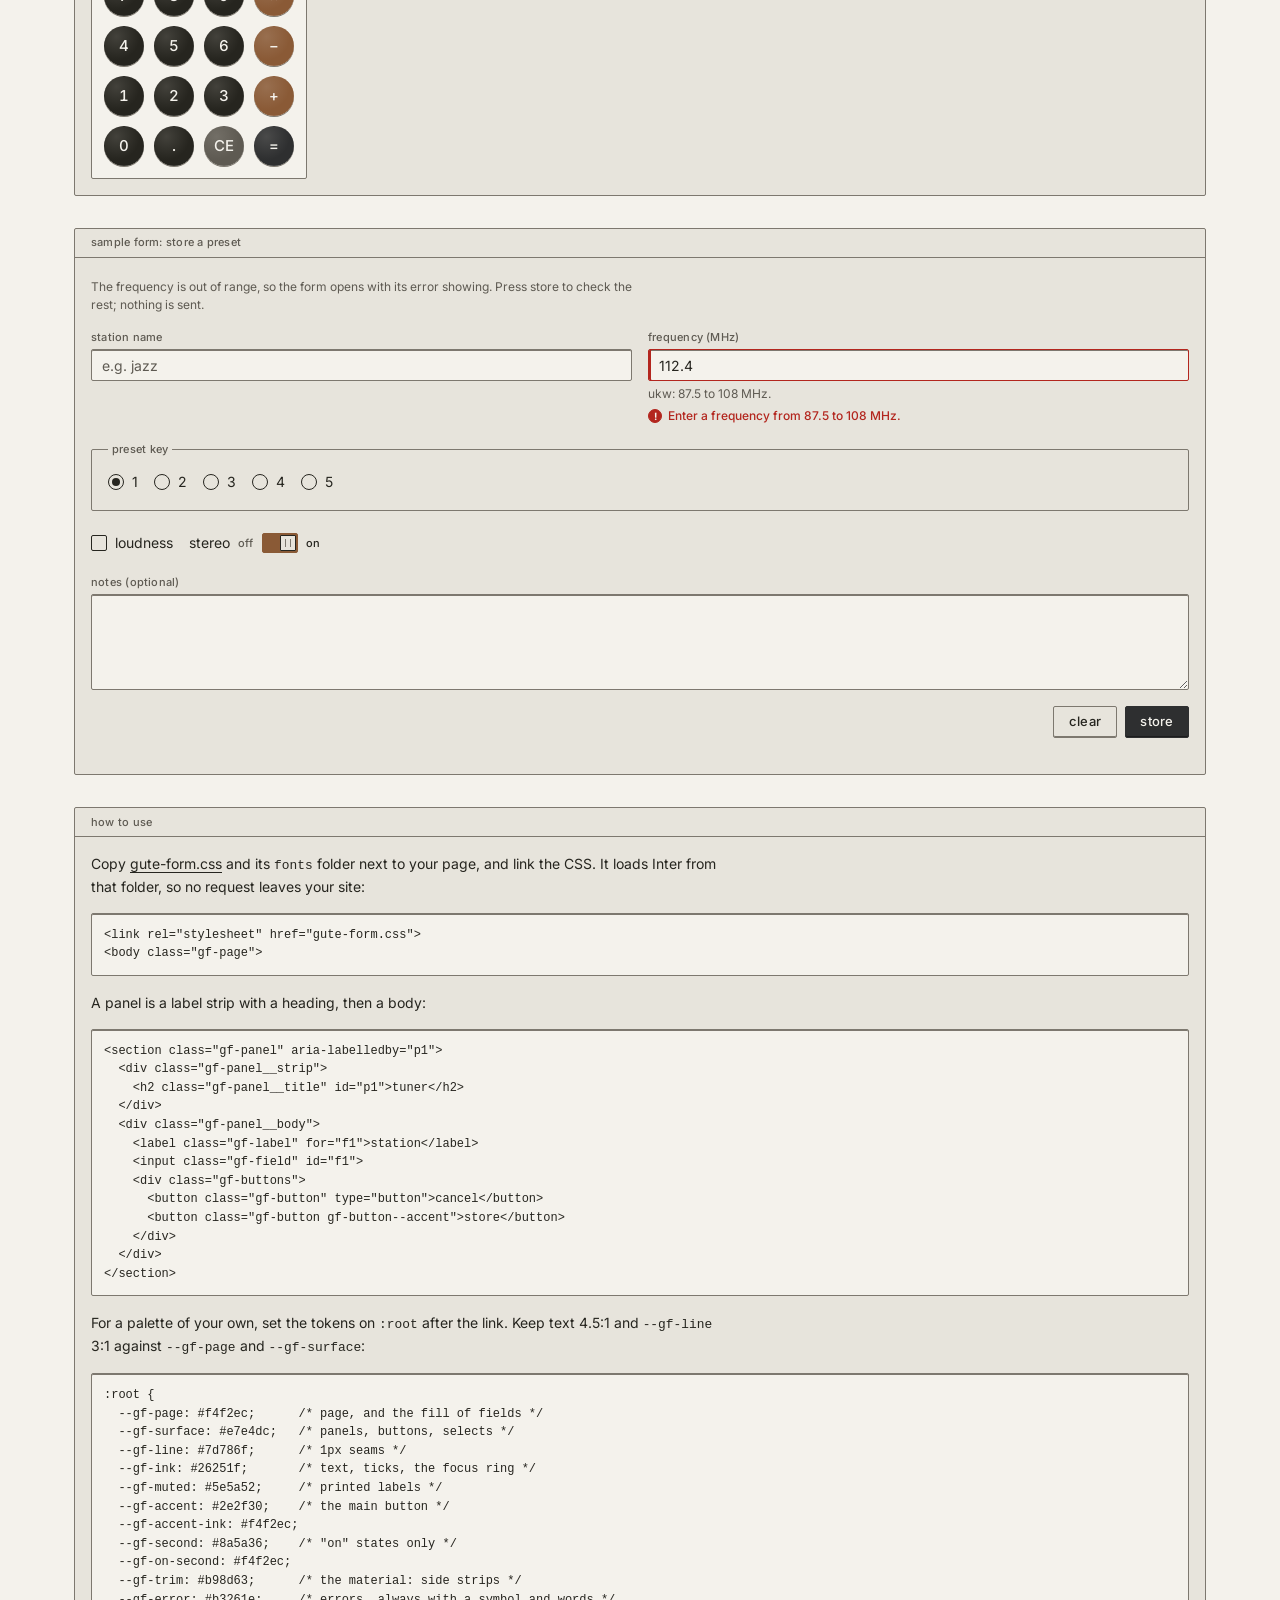
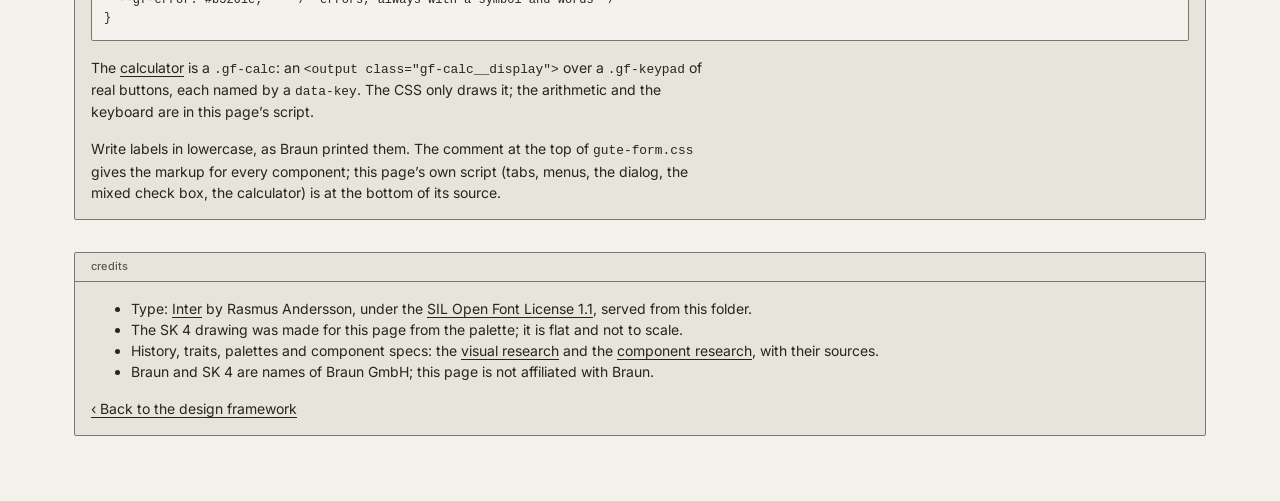
==== commit 97e914a9: "Add a working calculator to the Gute Form demo Co-Authored-By: Claude Opus 5.5 <noreply@anthropic.co" ====
--- a/frameworks/gute-form/index.html
+++ b/frameworks/gute-form/index.html
@@ -96,6 +96,8 @@
   .demo-control { display: grid; justify-items: center; gap: 6px; }
   .demo-keys { gap: 16px; }
   .demo-grille { flex: 1 1 80px; min-height: 64px; }
+  .demo-calc { align-items: flex-start; gap: 24px; }
+  .demo-calc > .gf-note { flex: 1 1 260px; margin: 0; }
 </style>
 </head>
 <body class="gf-page">
@@ -121,6 +123,7 @@
         <li><a class="gf-menu__item" href="#checks">check boxes and switches</a></li>
         <li><a class="gf-menu__item" href="#controls">sliders and knobs</a></li>
         <li><a class="gf-menu__item" href="#signals">lamps, scales and keys</a></li>
+        <li><a class="gf-menu__item" href="#keypad">calculator</a></li>
         <li><a class="gf-menu__item" href="#tabs">tabs</a></li>
         <li><a class="gf-menu__item" href="#form">sample form</a></li>
       </ul>
@@ -496,7 +499,44 @@
     </div>
   </section>
 
-  <!-- Calculator (#keypad) comes here: a working ET 66-style calculator built from .gf-keypad and .gf-key. -->
+  <section class="gf-panel demo-wide" id="keypad" aria-labelledby="keypad-title">
+    <div class="gf-panel__strip"><h2 class="gf-panel__title" id="keypad-title">calculator</h2></div>
+    <div class="gf-panel__body">
+      <div class="gf-row demo-calc">
+        <div class="gf-calc" data-gf-3d="keypad" data-gf-3d-travel="3">
+          <output class="gf-calc__display" aria-live="off"><span class="gf-calc__memory" hidden><span aria-hidden="true">M</span><span class="gf-visually-hidden">memory in use,</span></span><span class="gf-calc__value">0</span></output>
+          <div class="gf-keypad" role="group" aria-label="calculator keys" style="--gf-keypad-columns: 4">
+            <button class="gf-key gf-key--fn" type="button" data-key="C" aria-label="C, clear all">C</button>
+            <button class="gf-key gf-key--fn" type="button" data-key="mrc" aria-label="MRC, memory recall; twice clears the memory">MRC</button>
+            <button class="gf-key gf-key--fn" type="button" data-key="m-" aria-label="M minus, subtract from memory">M&minus;</button>
+            <button class="gf-key gf-key--fn" type="button" data-key="m+" aria-label="M plus, add to memory">M+</button>
+            <button class="gf-key gf-key--fn" type="button" data-key="sqrt" aria-label="square root">&radic;</button>
+            <button class="gf-key gf-key--fn" type="button" data-key="%" aria-label="percent">%</button>
+            <button class="gf-key gf-key--fn" type="button" data-key="neg" aria-label="change sign">&plusmn;</button>
+            <button class="gf-key gf-key--op" type="button" data-key="/" aria-label="divide">&divide;</button>
+            <button class="gf-key" type="button" data-key="7">7</button>
+            <button class="gf-key" type="button" data-key="8">8</button>
+            <button class="gf-key" type="button" data-key="9">9</button>
+            <button class="gf-key gf-key--op" type="button" data-key="*" aria-label="multiply">&times;</button>
+            <button class="gf-key" type="button" data-key="4">4</button>
+            <button class="gf-key" type="button" data-key="5">5</button>
+            <button class="gf-key" type="button" data-key="6">6</button>
+            <button class="gf-key gf-key--op" type="button" data-key="-" aria-label="minus">&minus;</button>
+            <button class="gf-key" type="button" data-key="1">1</button>
+            <button class="gf-key" type="button" data-key="2">2</button>
+            <button class="gf-key" type="button" data-key="3">3</button>
+            <button class="gf-key gf-key--op" type="button" data-key="+" aria-label="plus">+</button>
+            <button class="gf-key" type="button" data-key="0">0</button>
+            <button class="gf-key" type="button" data-key="." aria-label="decimal point">.</button>
+            <button class="gf-key gf-key--fn" type="button" data-key="CE" aria-label="CE, clear entry">CE</button>
+            <button class="gf-key gf-key--accent" type="button" data-key="=" aria-label="equals">=</button>
+          </div>
+          <p class="gf-visually-hidden" id="calc-said" aria-live="polite"></p>
+        </div>
+        <p class="gf-note">The layout is after the Braun ET 66 of 1987 (Dietrich Lubs and Dieter Rams), not an exact copy. It works as that kind of pocket calculator does: each operation runs as you press the next, so 2 + 3 &times; 4 gives 20; pressing = again repeats the last step; 200 + 10 % = gives 220; MRC recalls the memory and, pressed twice, clears it; dividing by zero shows Error until C. Once you have pressed a key you can type too: digits, . or comma, + &minus; * /, Enter or = for equals, Escape for C, Delete for CE and Backspace to remove a digit. Space presses the focused key.</p>
+      </div>
+    </div>
+  </section>
 
   <section class="gf-panel demo-wide" id="form" aria-labelledby="form-title">
     <div class="gf-panel__strip"><h2 class="gf-panel__title" id="form-title">sample form: store a preset</h2></div>
@@ -575,7 +615,8 @@
   --gf-trim: #b98d63;      /* the material: side strips */
   --gf-error: #b3261e;     /* errors, always with a symbol and words */
 }</code></pre>
-      <p>Write labels in lowercase, as Braun printed them. The comment at the top of <code>gute-form.css</code> gives the markup for every component; this page&rsquo;s own script (tabs, menus, the dialog, the mixed check box) is at the bottom of its source.</p>
+      <p>The <a href="#keypad">calculator</a> is a <code>.gf-calc</code>: an <code>&lt;output class="gf-calc__display"&gt;</code> over a <code>.gf-keypad</code> of real buttons, each named by a <code>data-key</code>. The CSS only draws it; the arithmetic and the keyboard are in this page&rsquo;s script.</p>
+      <p>Write labels in lowercase, as Braun printed them. The comment at the top of <code>gute-form.css</code> gives the markup for every component; this page&rsquo;s own script (tabs, menus, the dialog, the mixed check box, the calculator) is at the bottom of its source.</p>
     </div>
   </section>
 
@@ -731,6 +772,173 @@
       status.textContent = "";
     });
   })();
+
+  // Calculator (#keypad), ET 66 style: immediate execution, so operations chain left to
+  // right (2 + 3 × 4 = 20); = again repeats the last operation; ten digits are shown and
+  // longer results are rounded to fit. Results go to a polite live region, digits do not.
+  (function () {
+    var calc = document.querySelector(".gf-calc");
+    if (!calc) return;
+    var display = calc.querySelector(".gf-calc__display");
+    var value = calc.querySelector(".gf-calc__value");
+    var memSign = calc.querySelector(".gf-calc__memory");
+    var said = document.getElementById("calc-said");
+    var MAX = 10;
+    var cur = "0", typing = false, entered = false, acc = 0, op = null;
+    var lastOp = null, lastArg = 0, mem = 0, err = false, lastKey = "", armed = false, sayTimer;
+
+    function digits(s) { return s.replace(/[^0-9]/g, "").length; }
+
+    // The shortest string of at most MAX digits for n, or null when it does not fit.
+    function fit(n) {
+      if (!isFinite(n)) return null;
+      var a = Math.abs(n), whole = a < 1 ? 1 : Math.floor(Math.log10(a)) + 1, d, s;
+      if (whole > MAX) return null;
+      for (d = MAX - whole; d >= 0; d--) {
+        s = n.toFixed(d);
+        if (s.indexOf(".") > -1) s = s.replace(/\.?0+$/, "");
+        if (digits(s) <= MAX) return s === "-0" ? "0" : s;
+      }
+      return null;
+    }
+
+    function say(text) {
+      clearTimeout(sayTimer);
+      said.textContent = "";
+      sayTimer = setTimeout(function () { said.textContent = text; }, 60);
+    }
+
+    // Shows a computed value; on overflow or a bad operation, Error until C or CE.
+    function show(n) {
+      var s = fit(n);
+      typing = false;
+      if (s === null) { err = true; say("error, press C to clear"); return false; }
+      cur = s;
+      return true;
+    }
+
+    function run(a, o, b) {
+      if (o === "+") return a + b;
+      if (o === "-") return a - b;
+      if (o === "*") return a * b;
+      return b === 0 ? NaN : a / b;
+    }
+
+    function equals() {
+      var a, b, o;
+      if (op) { a = acc; o = op; b = entered ? +cur : acc; }   // 5 × = squares, as on the ET 66
+      else if (lastOp) { a = +cur; o = lastOp; b = lastArg; }  // = again: repeat the last step
+      else { typing = false; return; }
+      lastOp = o; lastArg = b; op = null; entered = false;
+      if (show(run(a, o, b))) { acc = +cur; say("equals " + cur); }
+    }
+
+    function clearAll() {
+      cur = "0"; typing = false; entered = false; acc = 0; op = null;
+      lastOp = null; lastArg = 0; err = false;
+    }
+
+    function press(key) {
+      var twice = key === "mrc" && lastKey === "mrc";
+      lastKey = key;
+      if (err && key !== "C" && key !== "CE") return;
+      if (/^[0-9]$/.test(key)) {
+        if (!typing) { cur = "0"; typing = true; }
+        if (cur === "0") cur = key;
+        else if (cur === "-0") cur = "-" + key;
+        else if (digits(cur) < MAX) cur += key;
+        entered = true;
+      } else if (key === ".") {
+        if (!typing) { cur = "0"; typing = true; }
+        if (cur.indexOf(".") < 0 && digits(cur) < MAX) cur += ".";
+        entered = true;
+      } else if (key === "Backspace") {
+        if (typing) {
+          cur = cur.slice(0, -1);
+          if (cur === "" || cur === "-") cur = "0";
+        }
+      } else if (key === "neg") {
+        if (cur.charAt(0) === "-") cur = cur.slice(1);
+        else if (cur !== "0") cur = "-" + cur;
+        entered = true;
+      } else if (key === "+" || key === "-" || key === "*" || key === "/") {
+        if (op && entered) {
+          if (!show(run(acc, op, +cur))) return render();
+          acc = +cur;
+          say(cur);
+        } else if (!op) {
+          acc = +cur;
+        }
+        op = key; typing = false; entered = false;
+      } else if (key === "=") {
+        equals();
+      } else if (key === "%") {
+        // a + b % adds b percent of a; a × b % takes b percent of a
+        if (show(op === "+" || op === "-" ? acc * +cur / 100 : +cur / 100)) {
+          entered = true;
+          say("percent " + cur);
+        }
+      } else if (key === "sqrt") {
+        if (show(+cur < 0 ? NaN : Math.sqrt(+cur))) {
+          entered = true;
+          say("square root " + cur);
+        }
+      } else if (key === "m+" || key === "m-") {
+        if (op && entered) equals();
+        if (!err) {
+          var m = fit(mem + (key === "m+" ? 1 : -1) * +cur);
+          if (m === null) { err = true; say("error, press C to clear"); }
+          else { mem = +m; say("memory " + m); }
+          typing = false;
+        }
+      } else if (key === "mrc") {
+        if (twice) { mem = 0; say("memory cleared"); }
+        else { cur = fit(mem); typing = false; entered = true; say("memory recall " + cur); }
+      } else if (key === "CE") {
+        if (err) clearAll();
+        else { cur = "0"; typing = false; entered = true; }
+      } else if (key === "C") {
+        clearAll();
+      }
+      render();
+    }
+
+    function render() {
+      value.textContent = err ? "Error" : cur;
+      if (err) display.setAttribute("data-gf-error", "");
+      else display.removeAttribute("data-gf-error");
+      memSign.hidden = mem === 0;
+    }
+
+    calc.addEventListener("click", function (e) {
+      var b = e.target.closest("[data-key]");
+      if (b) press(b.getAttribute("data-key"));
+    });
+
+    // The keyboard drives the calculator once a key has been pressed or focused, until
+    // focus or a click goes elsewhere on the page.
+    document.addEventListener("pointerdown", function (e) { armed = calc.contains(e.target); });
+    document.addEventListener("focusin", function (e) { armed = calc.contains(e.target); });
+
+    var named = { Enter: "=", "=": "=", ",": ".", x: "*", X: "*", Escape: "C", Delete: "CE", Backspace: "Backspace" };
+    document.addEventListener("keydown", function (e) {
+      if (!(armed || calc.contains(document.activeElement))) return;
+      if (e.ctrlKey || e.metaKey || e.altKey || e.defaultPrevented) return;
+      var key = /^[0-9.+\-*\/%]$/.test(e.key) ? e.key
+        : Object.prototype.hasOwnProperty.call(named, e.key) ? named[e.key] : null;
+      if (!key) return;
+      e.preventDefault();   // Enter means =, not "press the focused key"
+      press(key);
+      var b = calc.querySelector('[data-key="' + key + '"]');
+      if (!b) return;
+      // Show the typed key pressed (the CSS drops the motion under reduced motion), and
+      // tell listeners such as the 3D add-on which button it was.
+      b.setAttribute("data-gf-pressed", "");
+      clearTimeout(b.gfTimer);
+      b.gfTimer = setTimeout(function () { b.removeAttribute("data-gf-pressed"); }, 120);
+      b.dispatchEvent(new CustomEvent("gf-key", { bubbles: true, detail: { key: key, button: b } }));
+    });
+  })();
 </script>
 </body>
 </html>
--- a/frameworks/gute-form/gute-form.css
+++ b/frameworks/gute-form/gute-form.css
@@ -172,11 +172,24 @@
          <button class="gf-key gf-key--op" type="button" aria-label="divide">&divide;</button>
          <button class="gf-key gf-key--accent" type="button" aria-label="equals">=</button>
        </div>
-       Digit keys in --gf-ink; .gf-key--op (operator and function keys) in --gf-second;
-       .gf-key--accent (one per keypad, the = key) in --gf-accent. --gf-keypad-columns (4)
-       sets the grid. A key sinks while pressed, or while it has a data-gf-pressed
+       Digit keys in --gf-ink; .gf-key--op (operators) in --gf-second;
+       .gf-key--accent (one per keypad, the = key) in --gf-accent; .gf-key--fn (clear,
+       memory, %, root) in --gf-muted. Each key's fill is --gf-key-fill. --gf-keypad-columns
+       (4) sets the grid. A key sinks while pressed, or while it has a data-gf-pressed
        attribute (set it from script when the key is typed on a keyboard). Give symbols
        an aria-label (divide, multiply, minus, plus).
+     Calculator: a display window over a keypad (the arithmetic is the page's own script)
+       <div class="gf-calc" data-gf-3d="keypad">
+         <output class="gf-calc__display" aria-live="off">
+           <span class="gf-calc__memory" hidden>M</span><span class="gf-calc__value">0</span>
+         </output>
+         <div class="gf-keypad" role="group" aria-label="calculator keys">
+           <button class="gf-key" type="button" data-key="7">7</button> …
+         </div>
+       </div>
+       data-key names each key for the script and the 3D add-on. data-gf-error on the
+       display prints it in --gf-error. Announce results in a separate polite live region,
+       not every digit.
      Speaker grille: decorative dots, never with text on top
        <div class="gf-grille" aria-hidden="true"></div>   dots on a hexagonal stagger
        .gf-grille--square: a square grid; .gf-grille--lines: lines in a circle, sized by
@@ -1412,7 +1425,7 @@
 }
 
 .gf-key {
-  --gf-key: var(--gf-ink);
+  --gf-key-fill: var(--gf-ink);
   box-sizing: border-box;
   width: 40px;
   height: 40px;
@@ -1424,7 +1437,7 @@
   line-height: 1;
   font-variant-numeric: tabular-nums;
   color: var(--gf-page);
-  background: radial-gradient(circle at 30% 25%, color-mix(in srgb, var(--gf-key) 85%, var(--gf-surface)) 0, var(--gf-key) 60%);
+  background: radial-gradient(circle at 30% 25%, color-mix(in srgb, var(--gf-key-fill) 85%, var(--gf-surface)) 0, var(--gf-key-fill) 60%);
   border: 1px solid transparent;
   border-radius: 50%;
   box-shadow: 0 1px 0 var(--gf-line);
@@ -1432,13 +1445,14 @@
   transition: transform 60ms ease-out;
 }
 
-.gf-key--op { --gf-key: var(--gf-second); color: var(--gf-on-second); }
-.gf-key--accent { --gf-key: var(--gf-accent); color: var(--gf-accent-ink); }
+.gf-key--op { --gf-key-fill: var(--gf-second); color: var(--gf-on-second); }
+.gf-key--accent { --gf-key-fill: var(--gf-accent); color: var(--gf-accent-ink); }
+.gf-key--fn { --gf-key-fill: var(--gf-muted); color: var(--gf-page); }
 
 .gf-key:active,
 .gf-key[data-gf-pressed] {
   transform: translateY(1px) scale(0.96);
-  background: var(--gf-key);
+  background: var(--gf-key-fill);
   box-shadow: none;
 }
 
@@ -1452,6 +1466,44 @@
   transform: none;
   cursor: not-allowed;
 }
+
+/* Calculator: a recessed display window over a keypad */
+.gf-calc {
+  display: inline-grid;
+  gap: 10px;
+  max-width: 100%;
+}
+
+.gf-calc__display {
+  display: flex;
+  align-items: center;
+  gap: 8px;
+  box-sizing: border-box;
+  min-height: 48px;
+  padding: 0 14px;
+  overflow: hidden;
+  font-family: var(--gf-font);
+  font-size: 24px;
+  font-weight: 500;
+  line-height: 1;
+  font-variant-numeric: tabular-nums;
+  white-space: nowrap;
+  color: var(--gf-ink);
+  background: var(--gf-page);
+  border: 1px solid var(--gf-line);
+  border-radius: var(--gf-radius);
+  box-shadow: inset 0 1px 0 var(--gf-line);
+}
+
+.gf-calc__memory {
+  font-size: 11px;
+  font-weight: 600;
+  color: var(--gf-muted);
+}
+
+.gf-calc__value { margin-left: auto; }
+
+.gf-calc__display[data-gf-error] { color: var(--gf-error); }
 
 /* Speaker grille: dots on a hexagonal stagger (default), a square grid, or lines in a
    circle. Decorative only. */
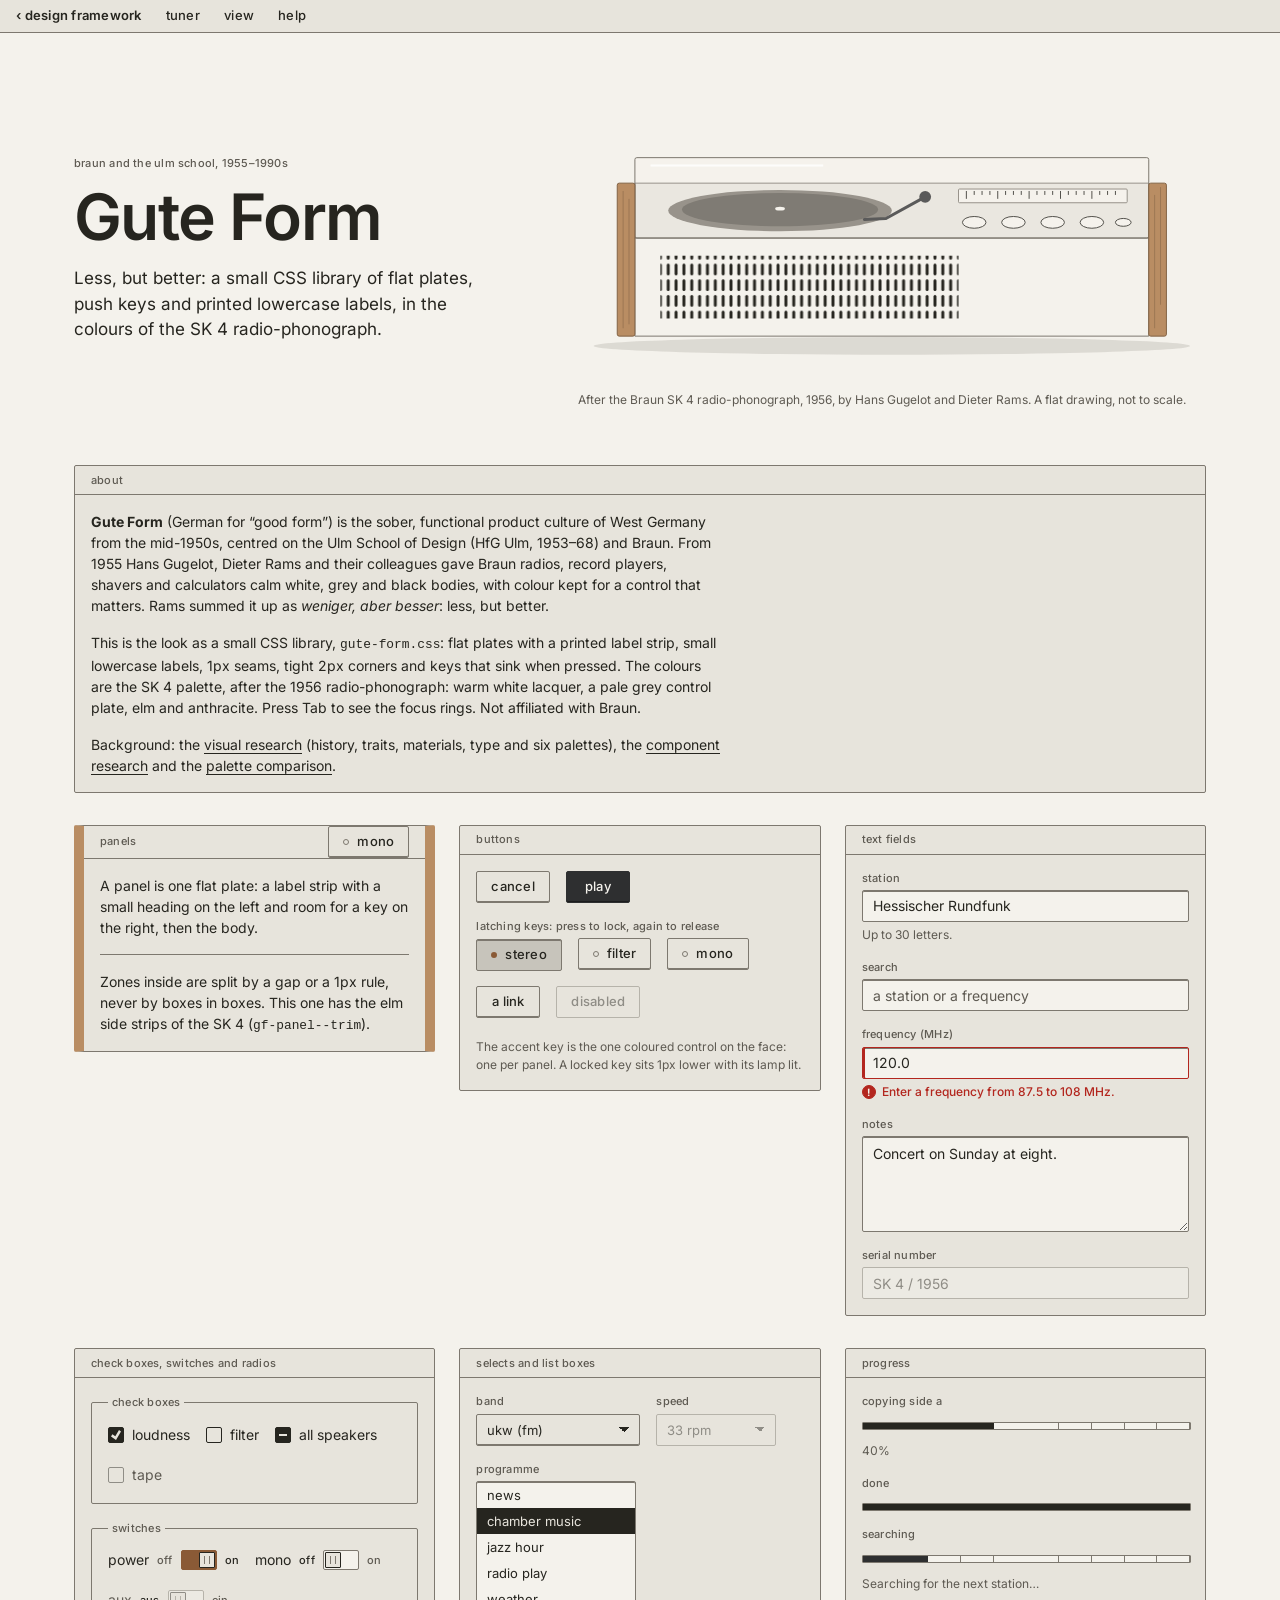
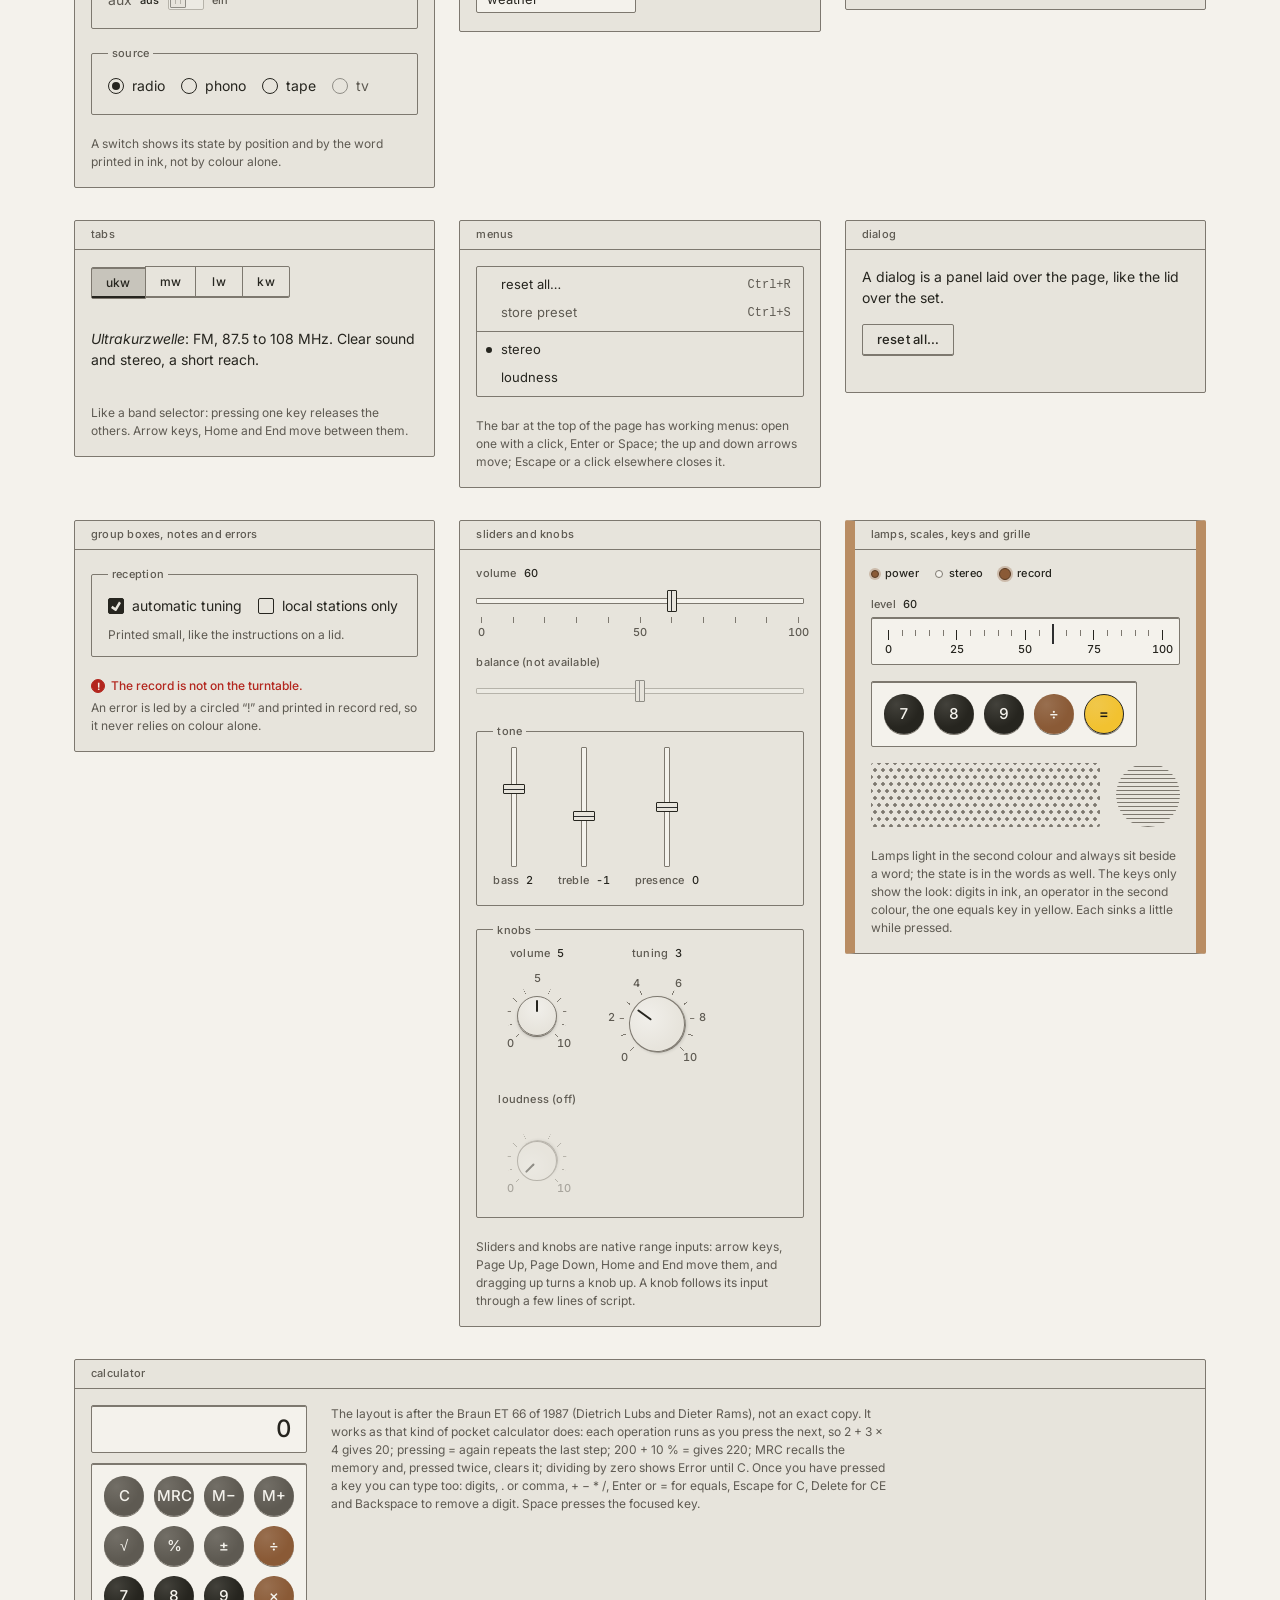
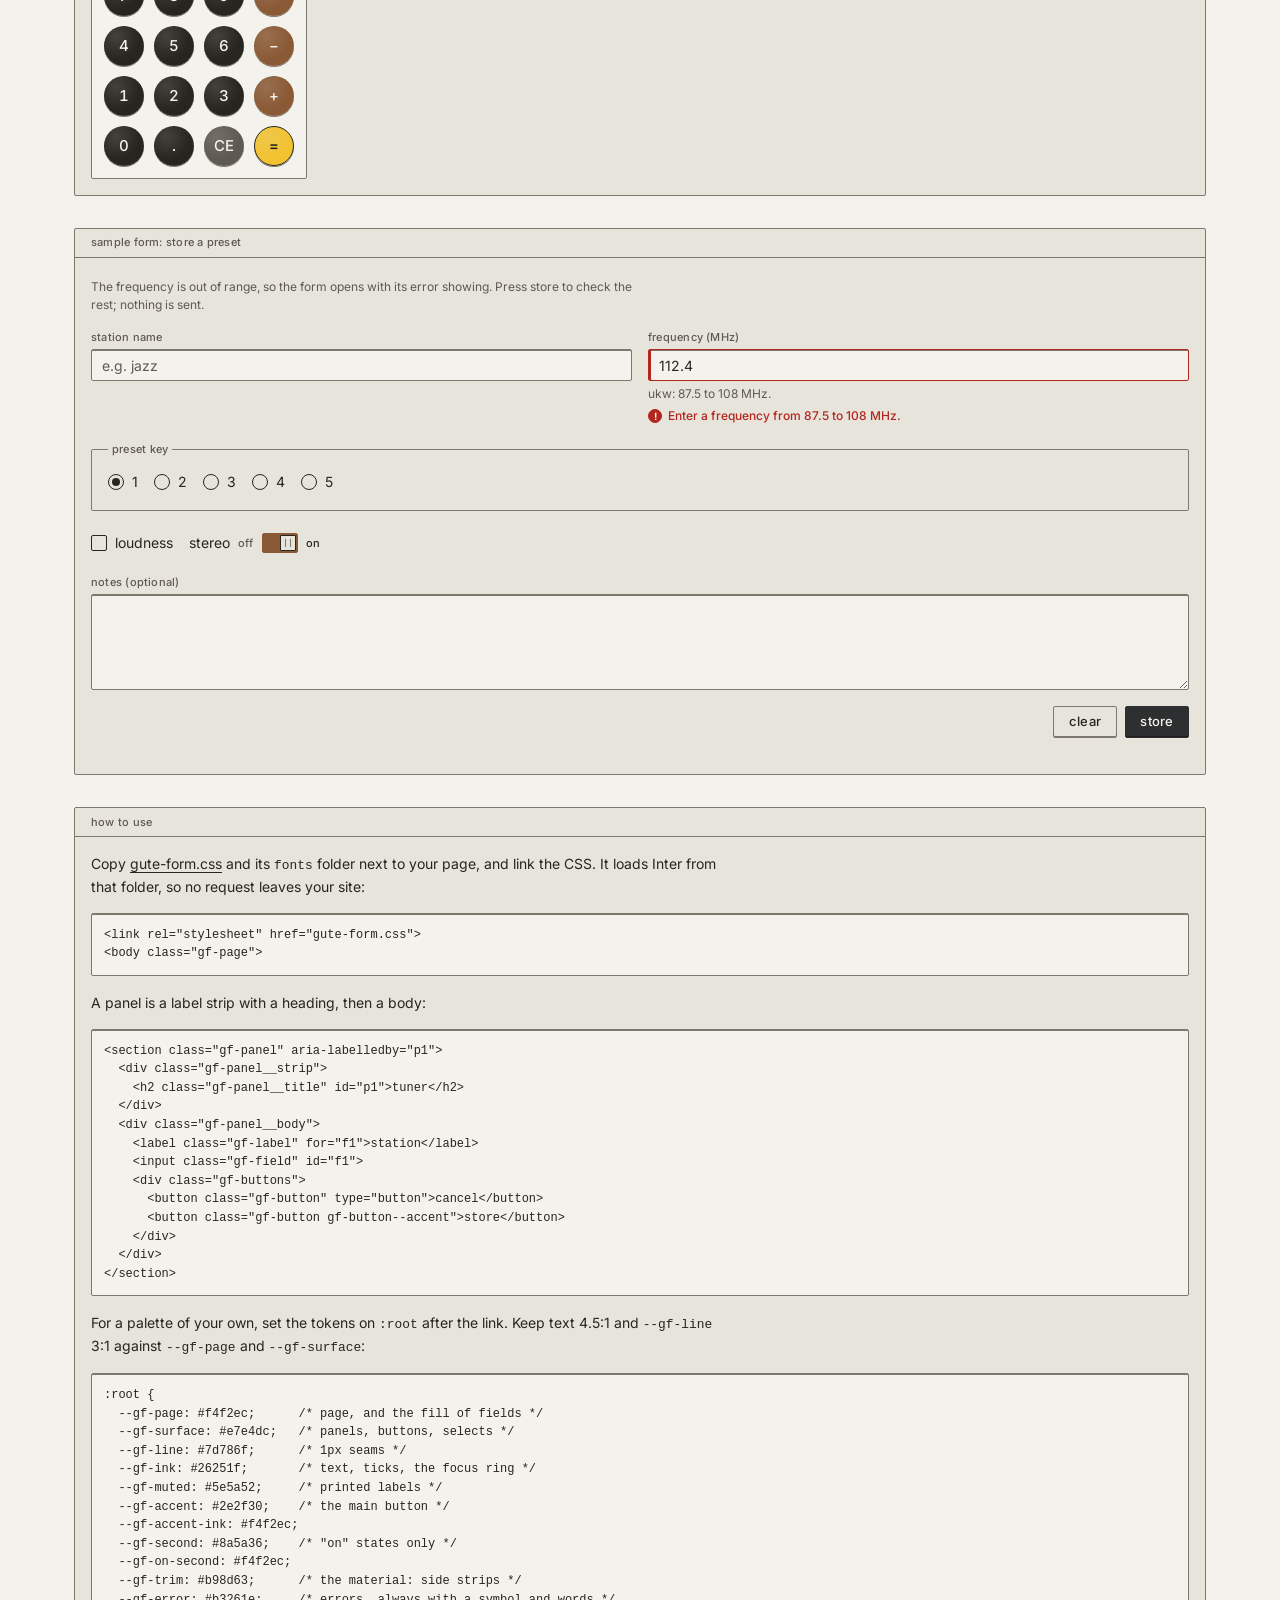
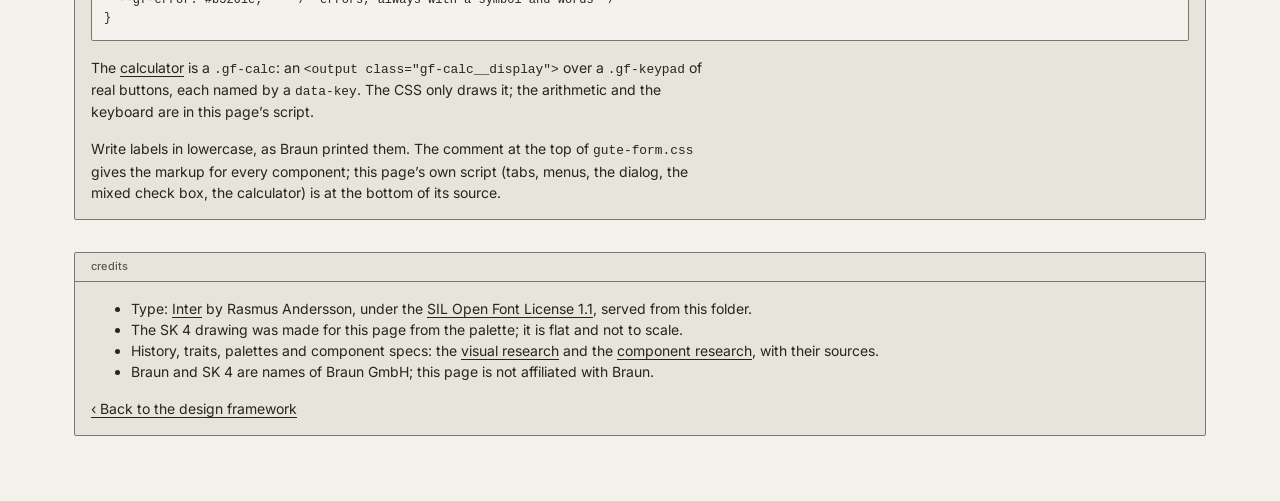
==== commit 67db22b5: "Make the Gute Form equals key ET 66 yellow Co-Authored-By: Claude Opus 5.5 <noreply@anthropic.com>" ====
--- a/frameworks/gute-form/index.html
+++ b/frameworks/gute-form/index.html
@@ -495,7 +495,7 @@
         <div class="gf-grille demo-grille" aria-hidden="true"></div>
         <div class="gf-grille gf-grille--lines" style="--gf-grille-size: 64px" aria-hidden="true"></div>
       </div>
-      <p class="gf-note">Lamps light in the second colour and always sit beside a word; the state is in the words as well. The keys only show the look: digits in ink, an operator in the second colour, the one equals key in the accent. Each sinks a little while pressed.</p>
+      <p class="gf-note">Lamps light in the second colour and always sit beside a word; the state is in the words as well. The keys only show the look: digits in ink, an operator in the second colour, the one equals key in yellow. Each sinks a little while pressed.</p>
     </div>
   </section>
 
--- a/frameworks/gute-form/gute-form.css
+++ b/frameworks/gute-form/gute-form.css
@@ -29,6 +29,9 @@
                       an indicator lamp, keypad operator keys. Never decoration.
      --gf-on-second   text on --gf-second (4.5:1)
      --gf-trim        the object's material (elm wood on the SK 4): side strips only
+     --gf-key-accent  ET 66 yellow, for the keypad's accent key (the = key) only; the key
+                      keeps a --gf-ink edge (13.7:1 on the well) as yellow is 1.5:1 on page
+     --gf-key-accent-ink  the symbol on --gf-key-accent (10.8:1)
      --gf-error       a record-button red for errors: text 4.5:1 and field edge 3:1 on
                       page and surface; always shown with a symbol and words
      Also: --gf-font, --gf-radius (2px), --gf-pressed (the fill of a pressed key, derived).
@@ -173,7 +176,7 @@
          <button class="gf-key gf-key--accent" type="button" aria-label="equals">=</button>
        </div>
        Digit keys in --gf-ink; .gf-key--op (operators) in --gf-second;
-       .gf-key--accent (one per keypad, the = key) in --gf-accent; .gf-key--fn (clear,
+       .gf-key--accent (one per keypad, the = key) in --gf-key-accent (yellow); .gf-key--fn (clear,
        memory, %, root) in --gf-muted. Each key's fill is --gf-key-fill. --gf-keypad-columns
        (4) sets the grid. A key sinks while pressed, or while it has a data-gf-pressed
        attribute (set it from script when the key is typed on a keyboard). Give symbols
@@ -236,6 +239,8 @@
   --gf-second: #8a5a36;      /* darkened elm: "on" states; 4.60 on surface */
   --gf-on-second: #f4f2ec;   /* 5.22 on second */
   --gf-trim: #b98d63;        /* elm side panels */
+  --gf-key-accent: #f2c230;  /* ET 66 yellow: the keypad's accent key only; 1.50 on page, so it has an ink edge (13.72) */
+  --gf-key-accent-ink: #161616; /* symbol on key-accent: 10.80 */
   --gf-error: #b3261e;       /* record red: 5.84 on page, 5.14 on surface */
   --gf-font: Inter, "Helvetica Neue", Helvetica, Arial, sans-serif;
   --gf-mono: ui-monospace, "SF Mono", Menlo, Consolas, monospace;
@@ -1446,7 +1451,7 @@
 }
 
 .gf-key--op { --gf-key-fill: var(--gf-second); color: var(--gf-on-second); }
-.gf-key--accent { --gf-key-fill: var(--gf-accent); color: var(--gf-accent-ink); }
+.gf-key--accent { --gf-key-fill: var(--gf-key-accent); color: var(--gf-key-accent-ink); border-color: var(--gf-ink); }
 .gf-key--fn { --gf-key-fill: var(--gf-muted); color: var(--gf-page); }
 
 .gf-key:active,
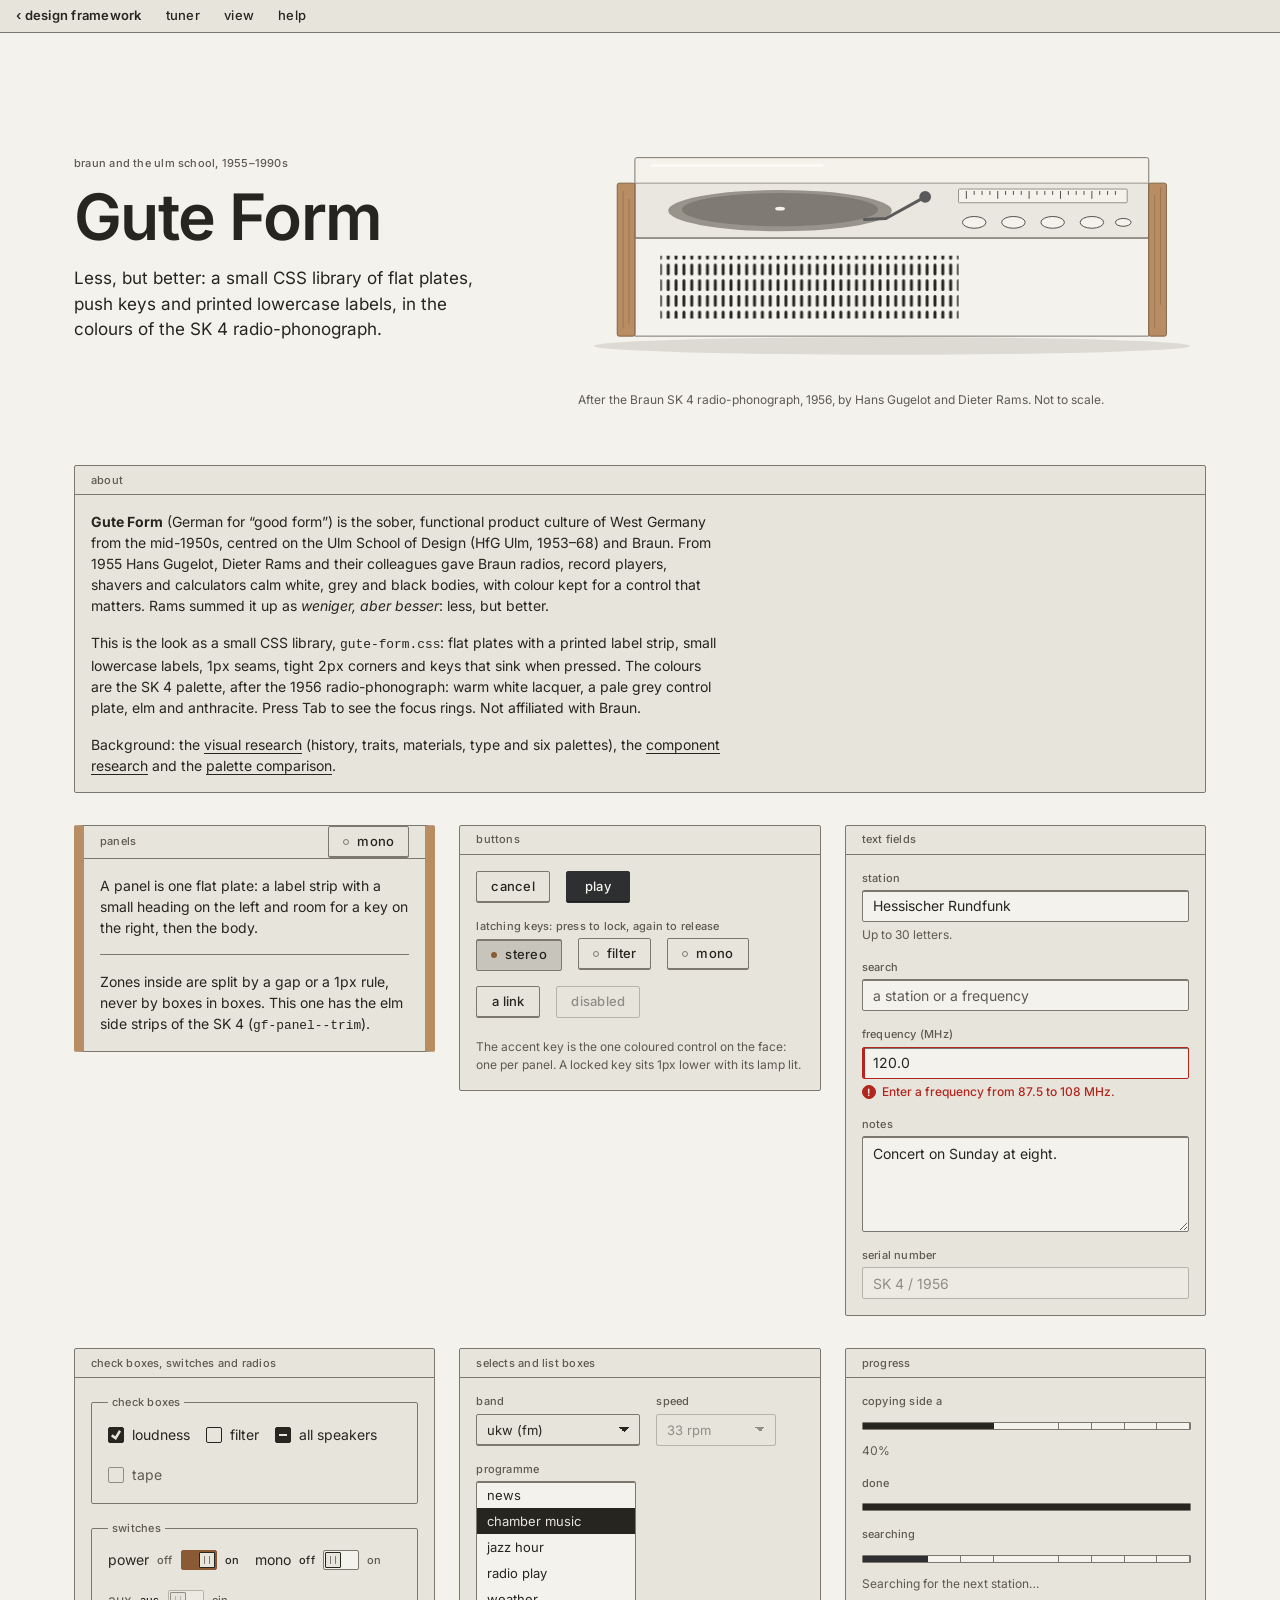
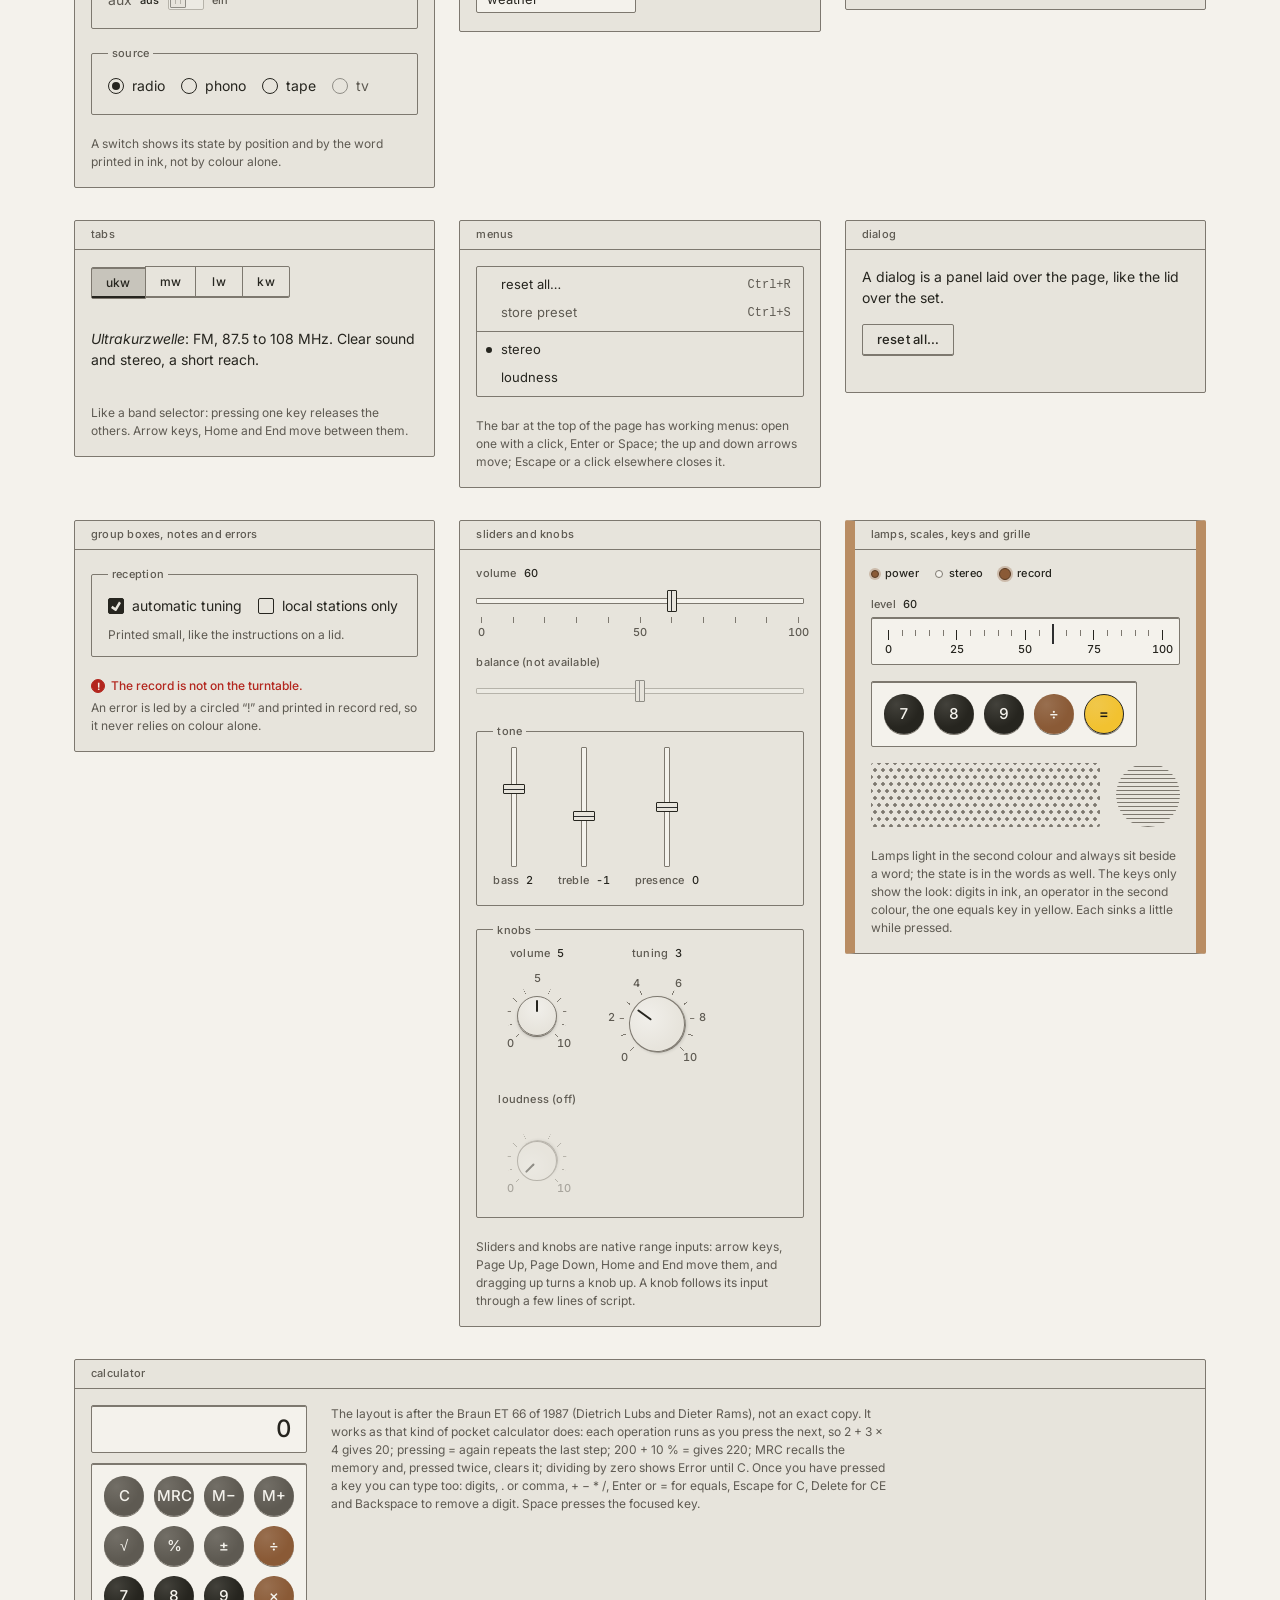
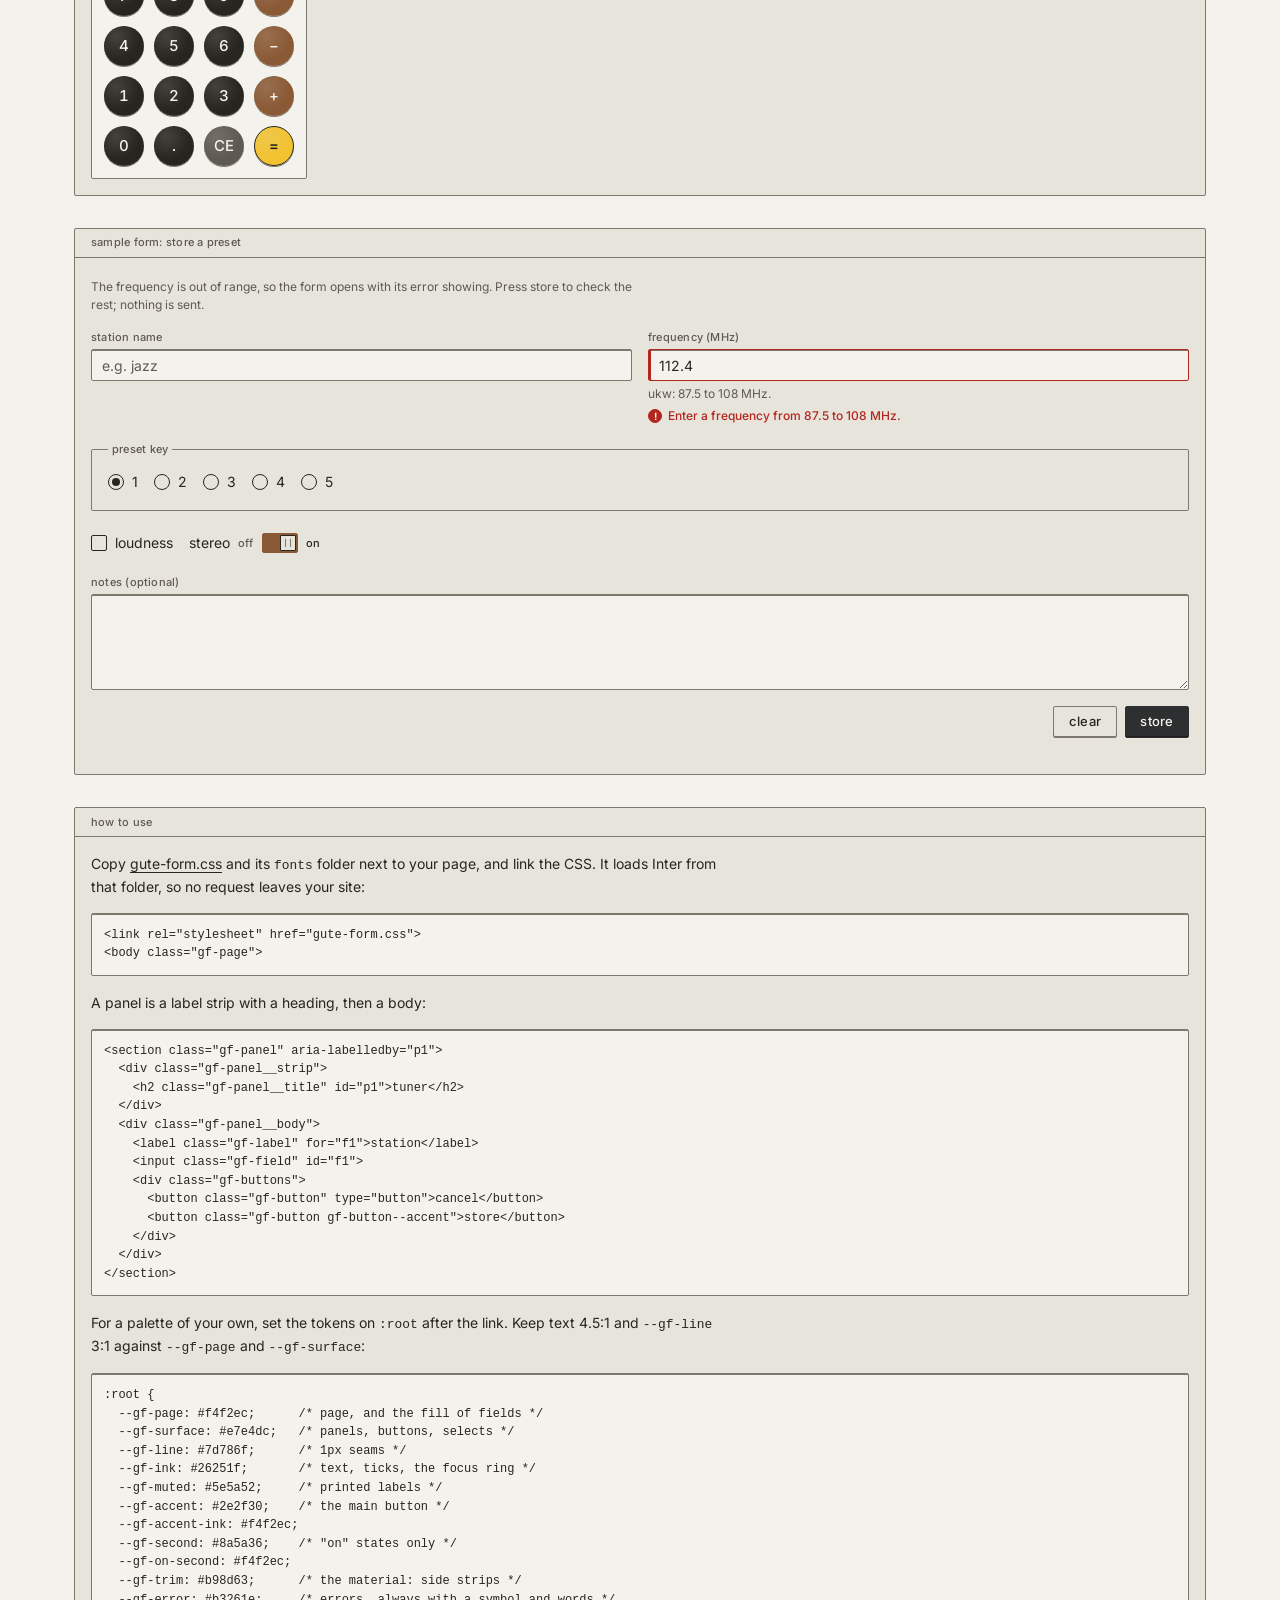
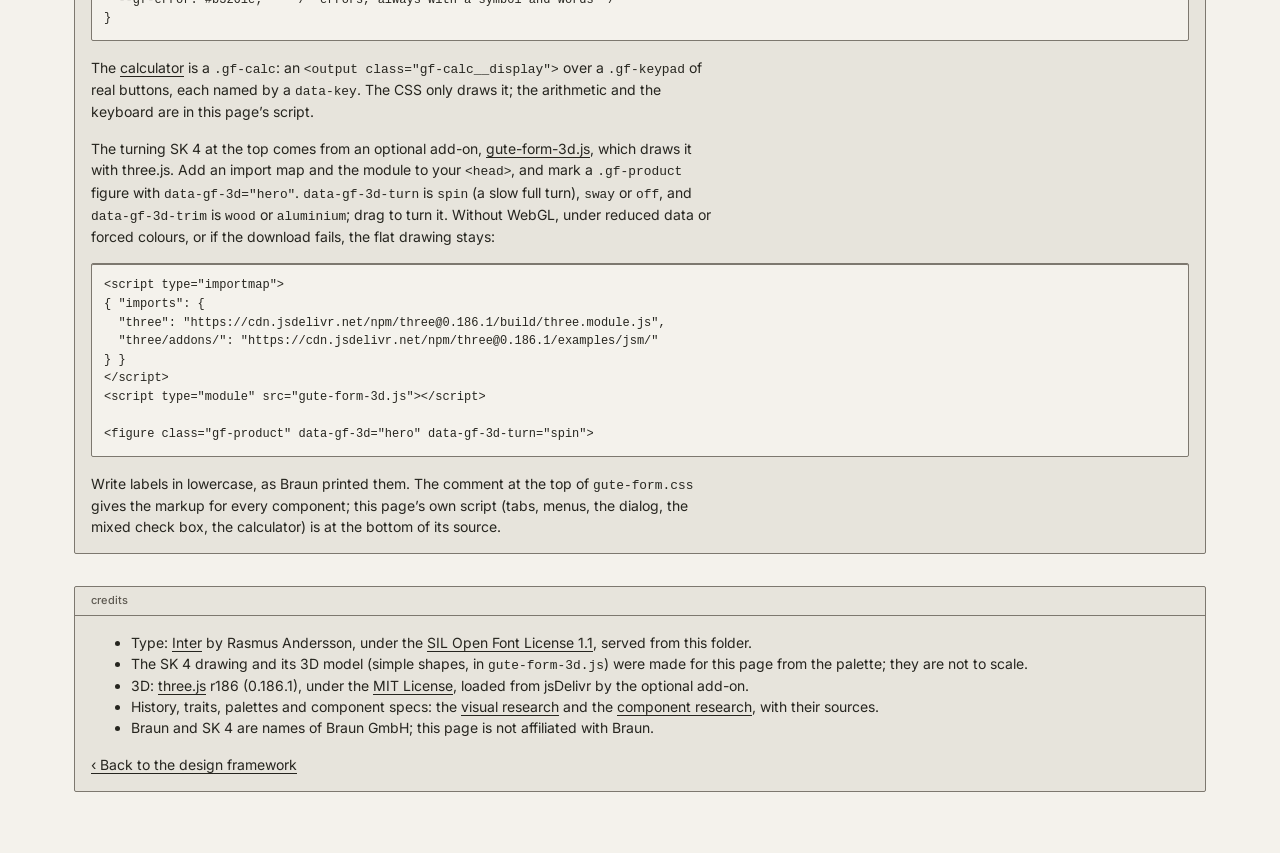
==== commit ed230e36: "Add a three.js hero to the Gute Form demo Co-Authored-By: Claude Opus 5.5 <noreply@anthropic.com>" ====
--- a/frameworks/gute-form/index.html
+++ b/frameworks/gute-form/index.html
@@ -7,6 +7,15 @@
 <title>Gute Form</title>
 <meta name="description" content="Gute Form, the calm product design of Braun and the Ulm School (1955-1990s), as a small CSS library: panels, push keys, fields, switches, band-selector tabs, menus and dialogs in the SK 4 palette.">
 <link rel="stylesheet" href="gute-form.css">
+<script type="importmap">
+{
+  "imports": {
+    "three": "https://cdn.jsdelivr.net/npm/three@0.186.1/build/three.module.js",
+    "three/addons/": "https://cdn.jsdelivr.net/npm/three@0.186.1/examples/jsm/"
+  }
+}
+</script>
+<script type="module" src="gute-form-3d.js"></script>
 <style>
   html {
     scroll-padding-top: 48px;
@@ -148,7 +157,7 @@
     <h1 class="gf-display" id="hero-title">Gute Form</h1>
     <p class="demo-hero__lead">Less, but better: a small CSS library of flat plates, push keys and printed lowercase labels, in the colours of the SK 4 radio-phonograph.</p>
   </div>
-  <figure class="gf-product" data-gf-3d="hero" data-gf-3d-turn="sway" data-gf-3d-trim="wood">
+  <figure class="gf-product" data-gf-3d="hero" data-gf-3d-turn="spin" data-gf-3d-trim="wood">
     <div class="gf-product__stage">
       <svg class="gf-product__drawing" viewBox="0 0 640 300" role="img" aria-label="Radio-phonograph: white body, wooden ends, clear lid">
         <defs>
@@ -179,7 +188,7 @@
         <path class="d-grain" d="M46 104v140M52 112v128M588 108v136M594 100v120"/>
       </svg>
     </div>
-    <figcaption>After the Braun SK 4 radio-phonograph, 1956, by Hans Gugelot and Dieter Rams. A flat drawing, not to scale.</figcaption>
+    <figcaption>After the Braun SK 4 radio-phonograph, 1956, by Hans Gugelot and Dieter Rams. Not to scale.</figcaption>
   </figure>
 </section>
 
@@ -616,6 +625,16 @@
   --gf-error: #b3261e;     /* errors, always with a symbol and words */
 }</code></pre>
       <p>The <a href="#keypad">calculator</a> is a <code>.gf-calc</code>: an <code>&lt;output class="gf-calc__display"&gt;</code> over a <code>.gf-keypad</code> of real buttons, each named by a <code>data-key</code>. The CSS only draws it; the arithmetic and the keyboard are in this page&rsquo;s script.</p>
+      <p>The turning SK 4 at the top comes from an optional add-on, <a href="gute-form-3d.js">gute-form-3d.js</a>, which draws it with three.js. Add an import map and the module to your <code>&lt;head&gt;</code>, and mark a <code>.gf-product</code> figure with <code>data-gf-3d="hero"</code>. <code>data-gf-3d-turn</code> is <code>spin</code> (a slow full turn), <code>sway</code> or <code>off</code>, and <code>data-gf-3d-trim</code> is <code>wood</code> or <code>aluminium</code>; drag to turn it. Without WebGL, under reduced data or forced colours, or if the download fails, the flat drawing stays:</p>
+      <pre tabindex="0" aria-label="The 3D add-on"><code>&lt;script type="importmap"&gt;
+{ "imports": {
+  "three": "https://cdn.jsdelivr.net/npm/three@0.186.1/build/three.module.js",
+  "three/addons/": "https://cdn.jsdelivr.net/npm/three@0.186.1/examples/jsm/"
+} }
+&lt;/script&gt;
+&lt;script type="module" src="gute-form-3d.js"&gt;&lt;/script&gt;
+
+&lt;figure class="gf-product" data-gf-3d="hero" data-gf-3d-turn="spin"&gt;</code></pre>
       <p>Write labels in lowercase, as Braun printed them. The comment at the top of <code>gute-form.css</code> gives the markup for every component; this page&rsquo;s own script (tabs, menus, the dialog, the mixed check box, the calculator) is at the bottom of its source.</p>
     </div>
   </section>
@@ -625,7 +644,8 @@
     <div class="gf-panel__body">
       <ul>
         <li>Type: <a href="https://rsms.me/inter/">Inter</a> by Rasmus Andersson, under the <a href="fonts/OFL.txt">SIL Open Font License 1.1</a>, served from this folder.</li>
-        <li>The SK 4 drawing was made for this page from the palette; it is flat and not to scale.</li>
+        <li>The SK 4 drawing and its 3D model (simple shapes, in <code>gute-form-3d.js</code>) were made for this page from the palette; they are not to scale.</li>
+        <li>3D: <a href="https://threejs.org">three.js</a> r186 (0.186.1), under the <a href="https://cdn.jsdelivr.net/npm/three@0.186.1/LICENSE">MIT License</a>, loaded from jsDelivr by the optional add-on.</li>
         <li>History, traits, palettes and component specs: the <a href="research/visual.md">visual research</a> and the <a href="research/components.md">component research</a>, with their sources.</li>
         <li>Braun and SK 4 are names of Braun GmbH; this page is not affiliated with Braun.</li>
       </ul>
--- a/frameworks/gute-form/gute-form.css
+++ b/frameworks/gute-form/gute-form.css
@@ -120,7 +120,9 @@
          <div class="gf-product__stage"><svg class="gf-product__drawing" role="img" aria-label="...">...</svg></div>
          <figcaption>...</figcaption>
        </figure>
-       (the data-gf-3d attributes are reserved for an optional script; the CSS needs none)
+       (the CSS needs no script. The optional add-on gute-form-3d.js reads the data-gf-3d
+       attributes and adds an aria-hidden <canvas> to the stage; .gf-3d-ready on the figure
+       fades the canvas in and the drawing out, which stays the accessible image)
 
    BRAUN EXTRAS
      Slider: a native range input as a slide control, with an optional printed scale
@@ -1124,6 +1126,24 @@
   height: 100%;
 }
 
+/* The 3D add-on's canvas lies over the drawing; the drawing keeps the layout and its name. */
+.gf-product__stage > canvas {
+  position: absolute;
+  inset: 0;
+  opacity: 0;
+  cursor: grab;
+  touch-action: pan-y;
+  transition: opacity 300ms ease;
+}
+
+.gf-product__stage > canvas:active { cursor: grabbing; }
+
+.gf-product.gf-3d-ready .gf-product__stage > canvas { opacity: 1; }
+
+.gf-product .gf-product__drawing { transition: opacity 300ms ease; }
+
+.gf-product.gf-3d-ready .gf-product__drawing { opacity: 0; }
+
 .gf-product > figcaption {
   margin-top: 8px;
   font-family: var(--gf-font);
@@ -1558,6 +1578,9 @@
   .gf-scale__dial > .gf-scale__needle { transition: none; }
 
   .gf-lamp--blink .gf-lamp__dot { animation: none; }
+
+  .gf-product .gf-product__drawing,
+  .gf-product__stage > canvas { transition: none; }
 }
 
 /* ---------- Forced colours (Windows contrast themes) ---------- */
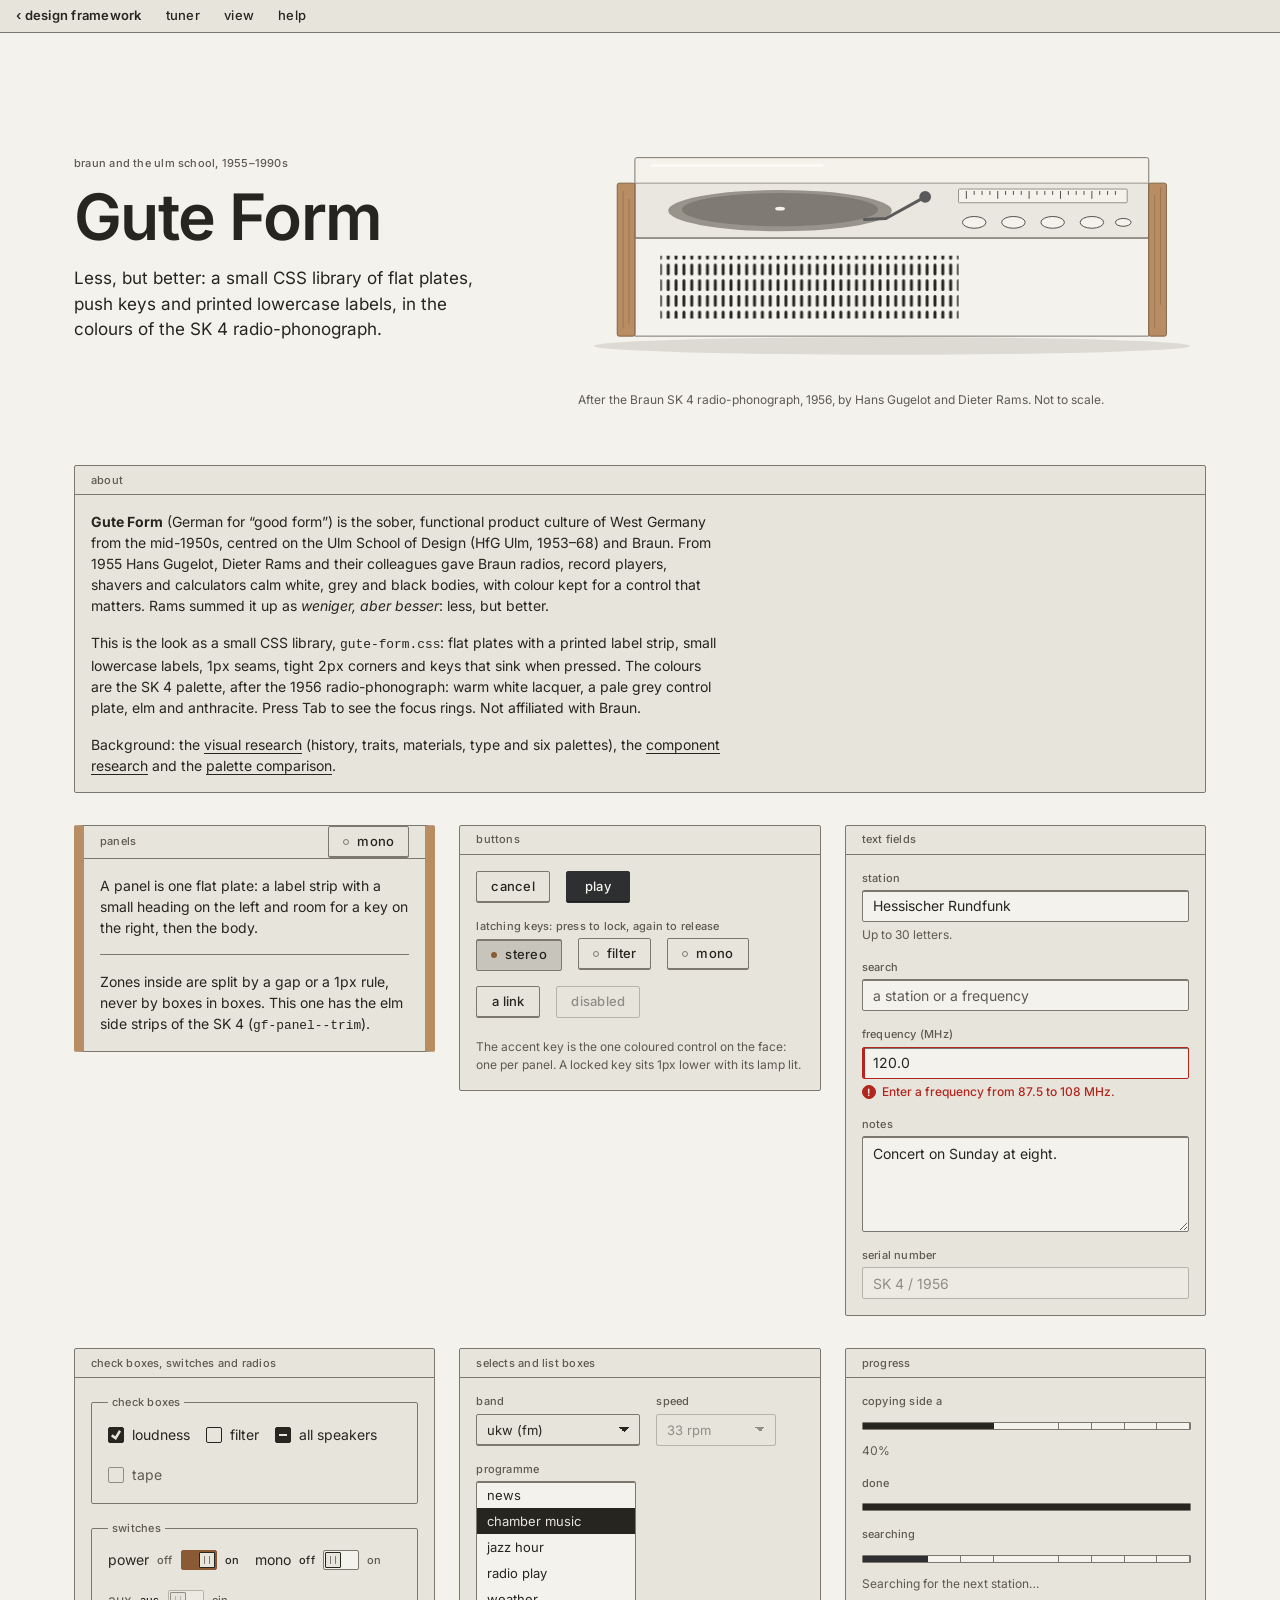
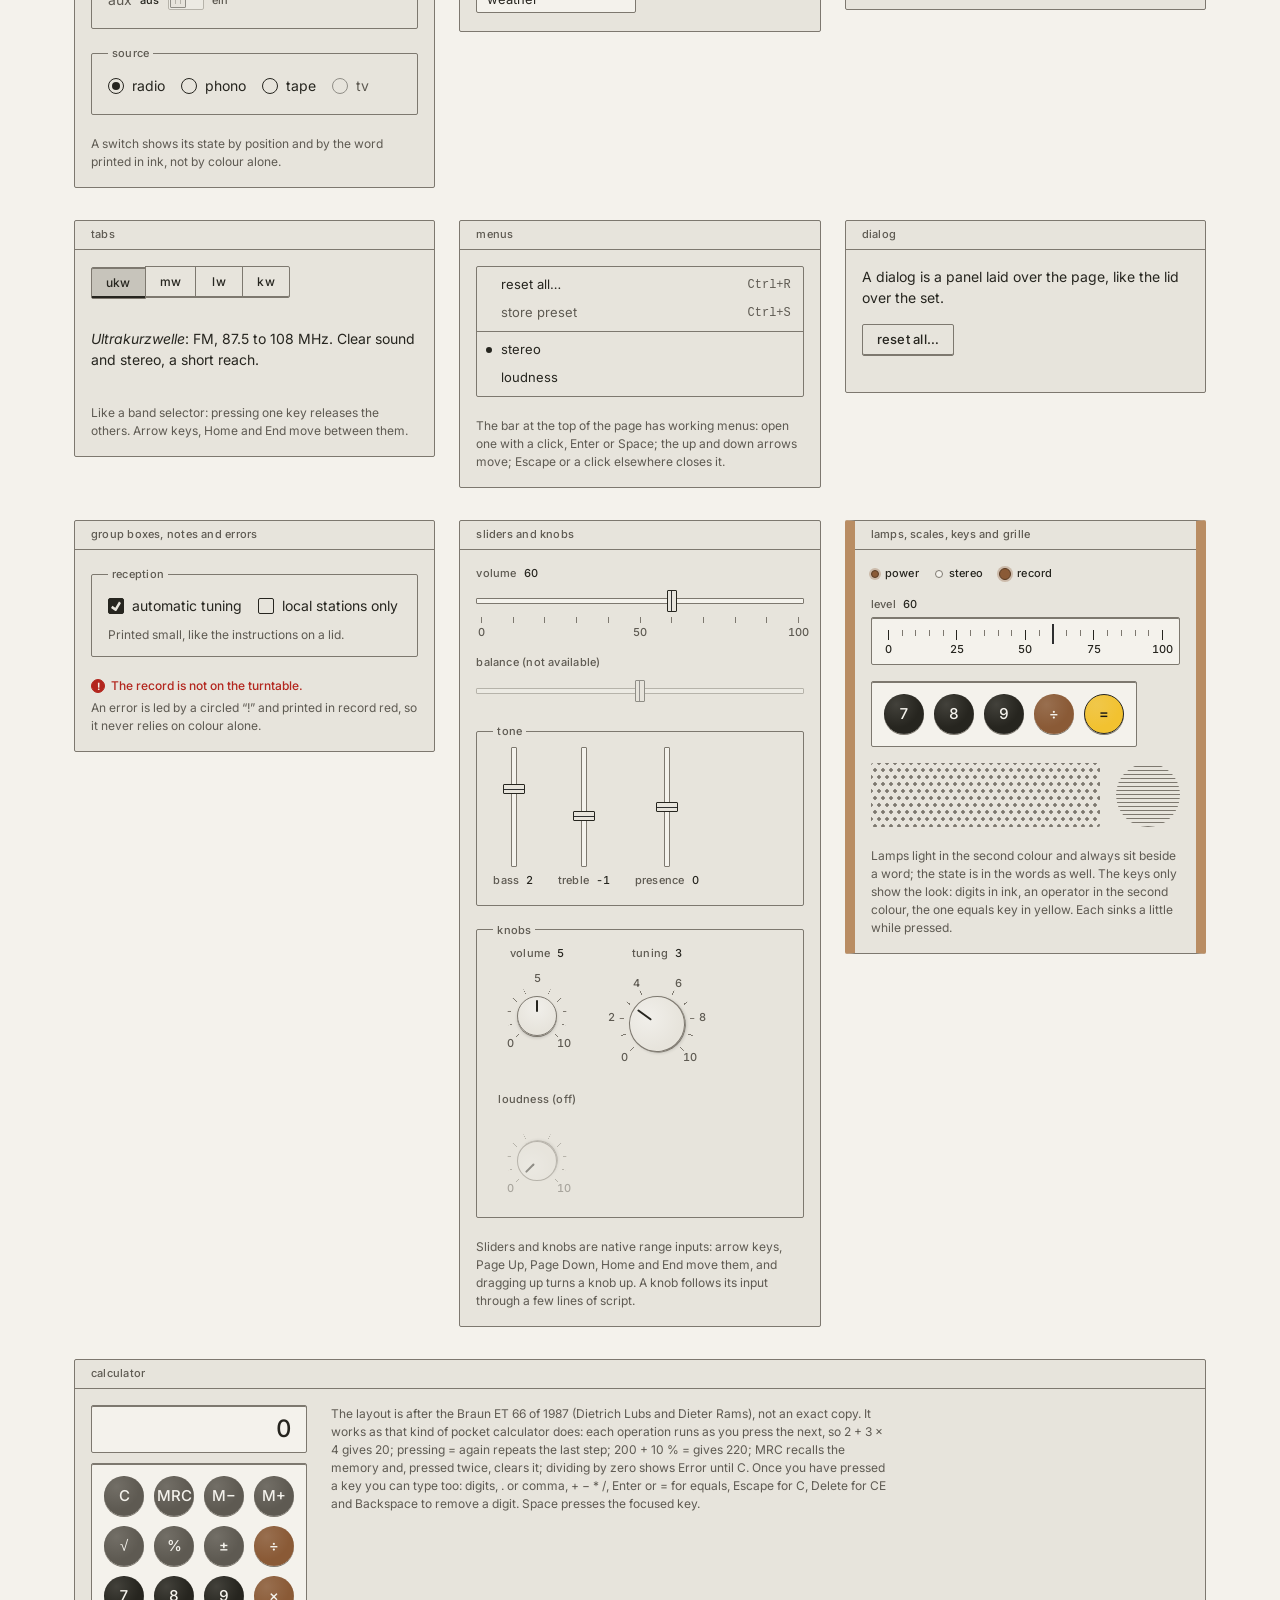
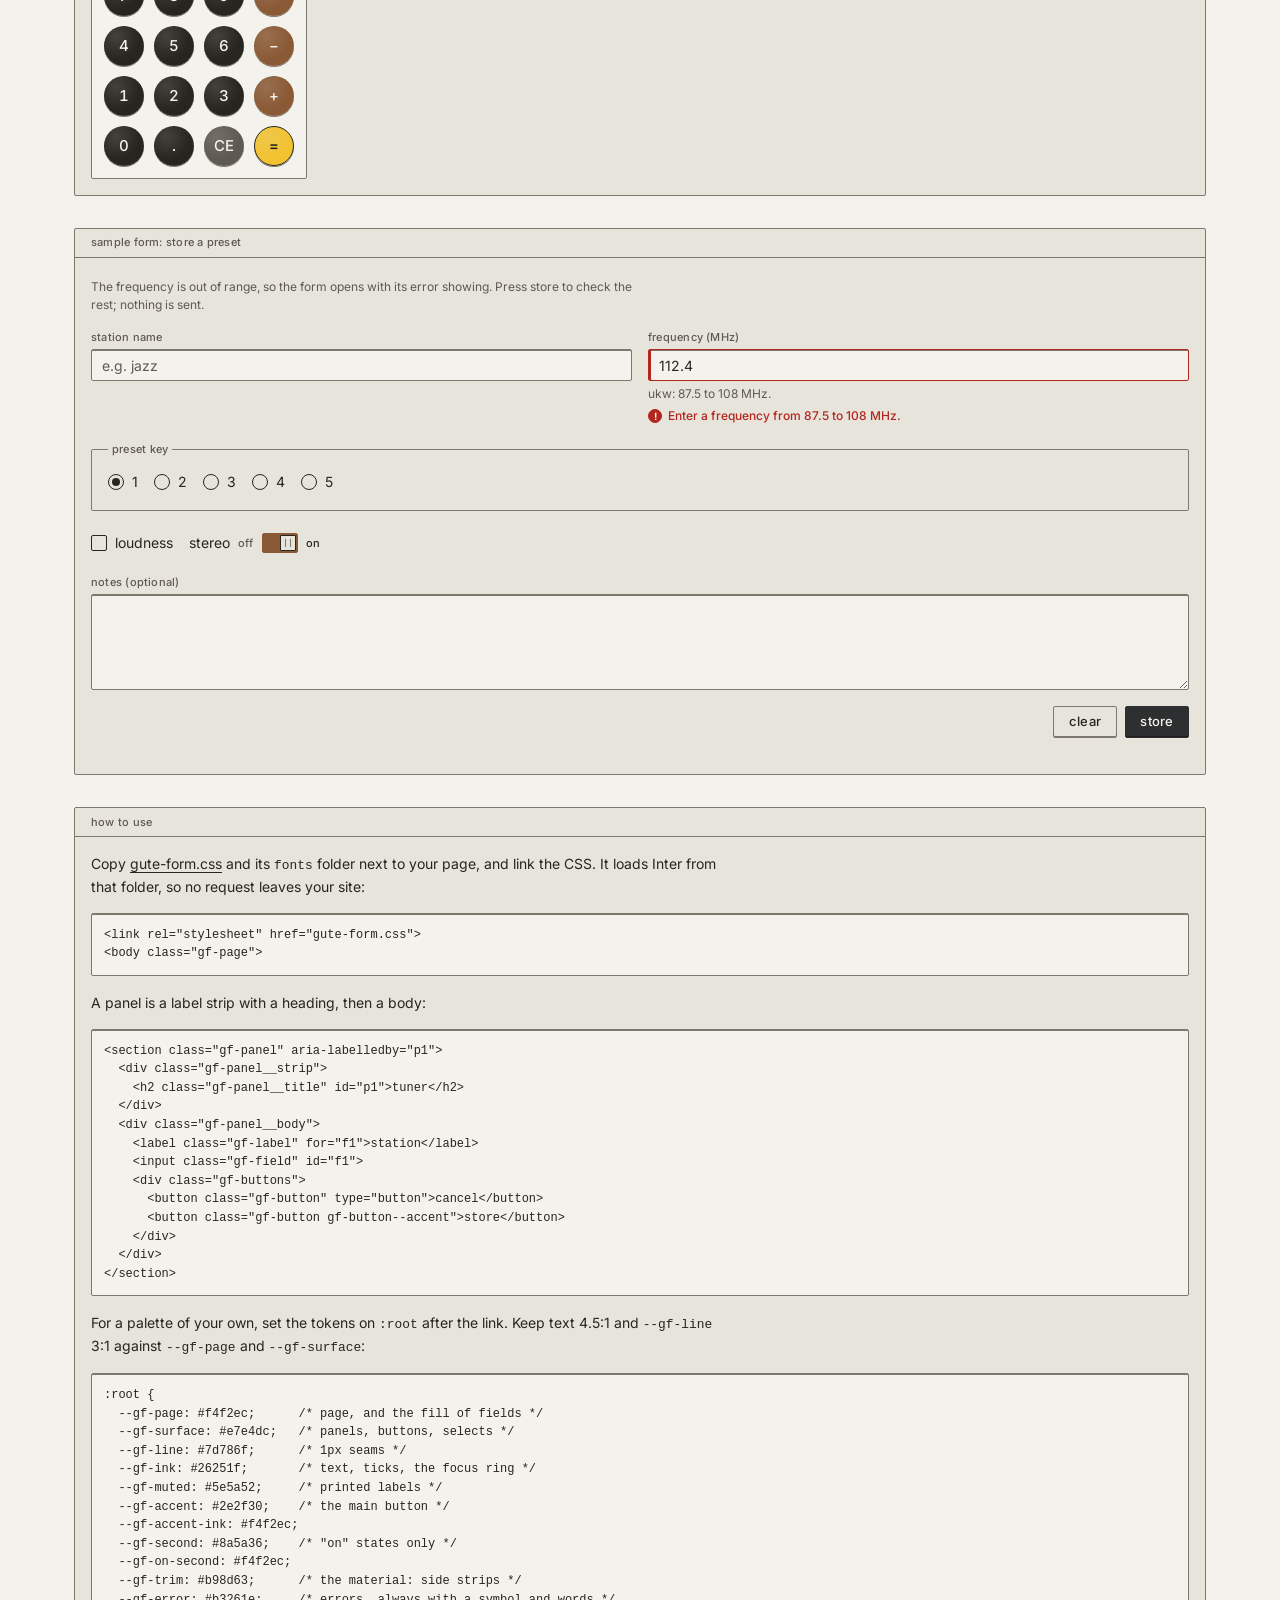
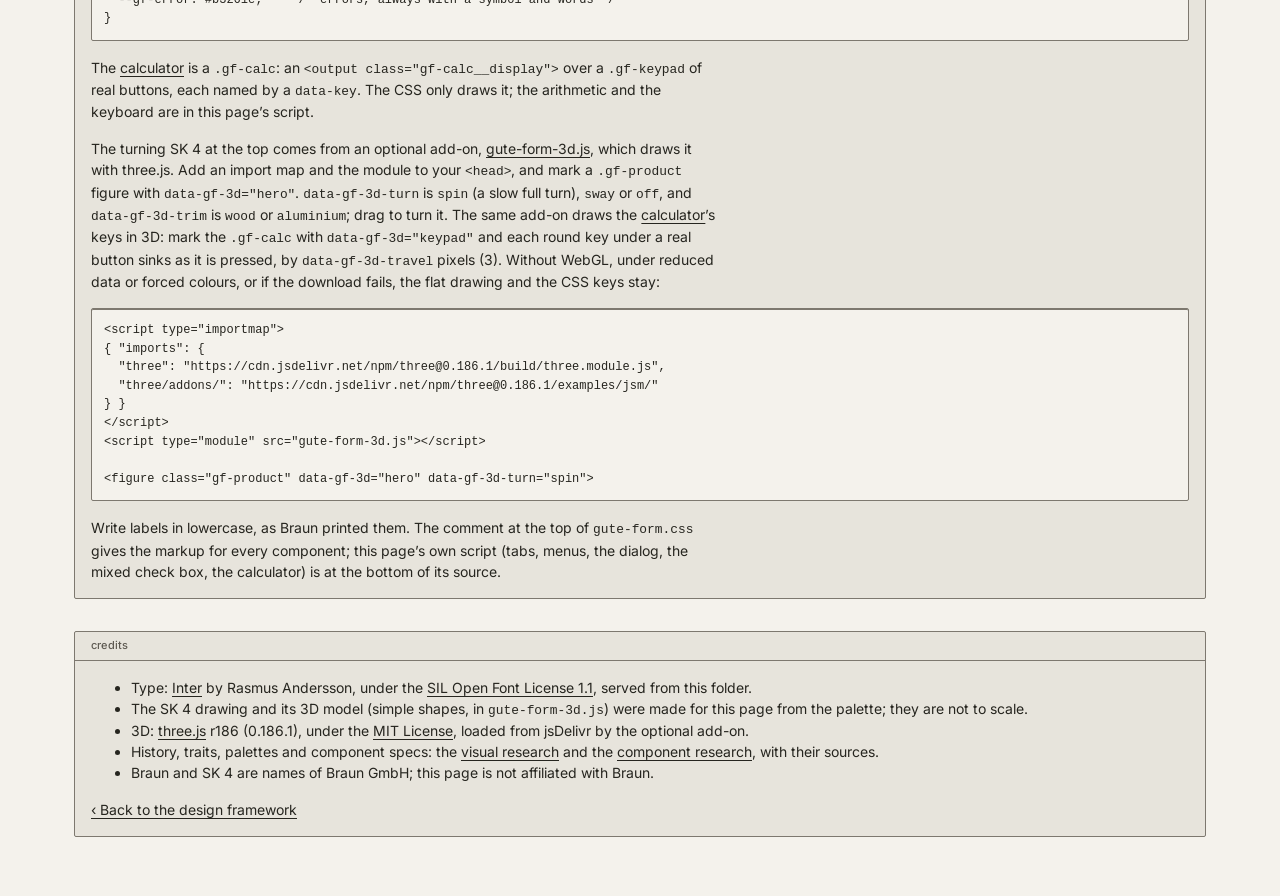
==== commit ae6ba3fb: "Add 3D calculator keys to the Gute Form add-on Co-Authored-By: Claude Opus 5.5 <noreply@anthropic.co" ====
--- a/frameworks/gute-form/index.html
+++ b/frameworks/gute-form/index.html
@@ -625,7 +625,7 @@
   --gf-error: #b3261e;     /* errors, always with a symbol and words */
 }</code></pre>
       <p>The <a href="#keypad">calculator</a> is a <code>.gf-calc</code>: an <code>&lt;output class="gf-calc__display"&gt;</code> over a <code>.gf-keypad</code> of real buttons, each named by a <code>data-key</code>. The CSS only draws it; the arithmetic and the keyboard are in this page&rsquo;s script.</p>
-      <p>The turning SK 4 at the top comes from an optional add-on, <a href="gute-form-3d.js">gute-form-3d.js</a>, which draws it with three.js. Add an import map and the module to your <code>&lt;head&gt;</code>, and mark a <code>.gf-product</code> figure with <code>data-gf-3d="hero"</code>. <code>data-gf-3d-turn</code> is <code>spin</code> (a slow full turn), <code>sway</code> or <code>off</code>, and <code>data-gf-3d-trim</code> is <code>wood</code> or <code>aluminium</code>; drag to turn it. Without WebGL, under reduced data or forced colours, or if the download fails, the flat drawing stays:</p>
+      <p>The turning SK 4 at the top comes from an optional add-on, <a href="gute-form-3d.js">gute-form-3d.js</a>, which draws it with three.js. Add an import map and the module to your <code>&lt;head&gt;</code>, and mark a <code>.gf-product</code> figure with <code>data-gf-3d="hero"</code>. <code>data-gf-3d-turn</code> is <code>spin</code> (a slow full turn), <code>sway</code> or <code>off</code>, and <code>data-gf-3d-trim</code> is <code>wood</code> or <code>aluminium</code>; drag to turn it. The same add-on draws the <a href="#keypad">calculator</a>&rsquo;s keys in 3D: mark the <code>.gf-calc</code> with <code>data-gf-3d="keypad"</code> and each round key under a real button sinks as it is pressed, by <code>data-gf-3d-travel</code> pixels (3). Without WebGL, under reduced data or forced colours, or if the download fails, the flat drawing and the CSS keys stay:</p>
       <pre tabindex="0" aria-label="The 3D add-on"><code>&lt;script type="importmap"&gt;
 { "imports": {
   "three": "https://cdn.jsdelivr.net/npm/three@0.186.1/build/three.module.js",
--- a/frameworks/gute-form/gute-form.css
+++ b/frameworks/gute-form/gute-form.css
@@ -193,7 +193,9 @@
          </div>
        </div>
        data-key names each key for the script and the 3D add-on. data-gf-error on the
-       display prints it in --gf-error. Announce results in a separate polite live region,
+       display prints it in --gf-error. With the add-on gute-form-3d.js, data-gf-3d="keypad"
+       draws round 3D keys on an aria-hidden canvas behind the buttons; .gf-3d-ready on
+       the .gf-calc then makes the buttons' fills transparent (labels and focus rings stay). Announce results in a separate polite live region,
        not every digit.
      Speaker grille: decorative dots, never with text on top
        <div class="gf-grille" aria-hidden="true"></div>   dots on a hexagonal stagger
@@ -1438,6 +1440,8 @@
 
 /* Keypad keys (ET 66 style): round convex keys in a recessed --gf-page well */
 .gf-keypad {
+  position: relative;   /* for the 3D add-on's canvas */
+  isolation: isolate;
   display: inline-grid;
   grid-template-columns: repeat(var(--gf-keypad-columns, 4), 40px);
   gap: 10px;
@@ -1492,6 +1496,29 @@
   cursor: not-allowed;
 }
 
+/* The 3D add-on draws the keys on a canvas behind the buttons (.gf-3d-ready on the
+   [data-gf-3d="keypad"] element). The buttons keep their labels, hit areas and focus
+   rings and only drop their own fill; the label moves 1px as its key sinks. */
+.gf-keypad > canvas {
+  position: absolute;
+  inset: 0;
+  z-index: -1;
+  width: 100%;
+  height: 100%;
+  pointer-events: none;
+}
+
+.gf-3d-ready[data-gf-3d="keypad"] .gf-key {
+  background: transparent;
+  box-shadow: none;
+}
+
+.gf-3d-ready[data-gf-3d="keypad"] .gf-key:active,
+.gf-3d-ready[data-gf-3d="keypad"] .gf-key[data-gf-pressed] {
+  transform: translateY(1px);
+  background: transparent;
+}
+
 /* Calculator: a recessed display window over a keypad */
 .gf-calc {
   display: inline-grid;
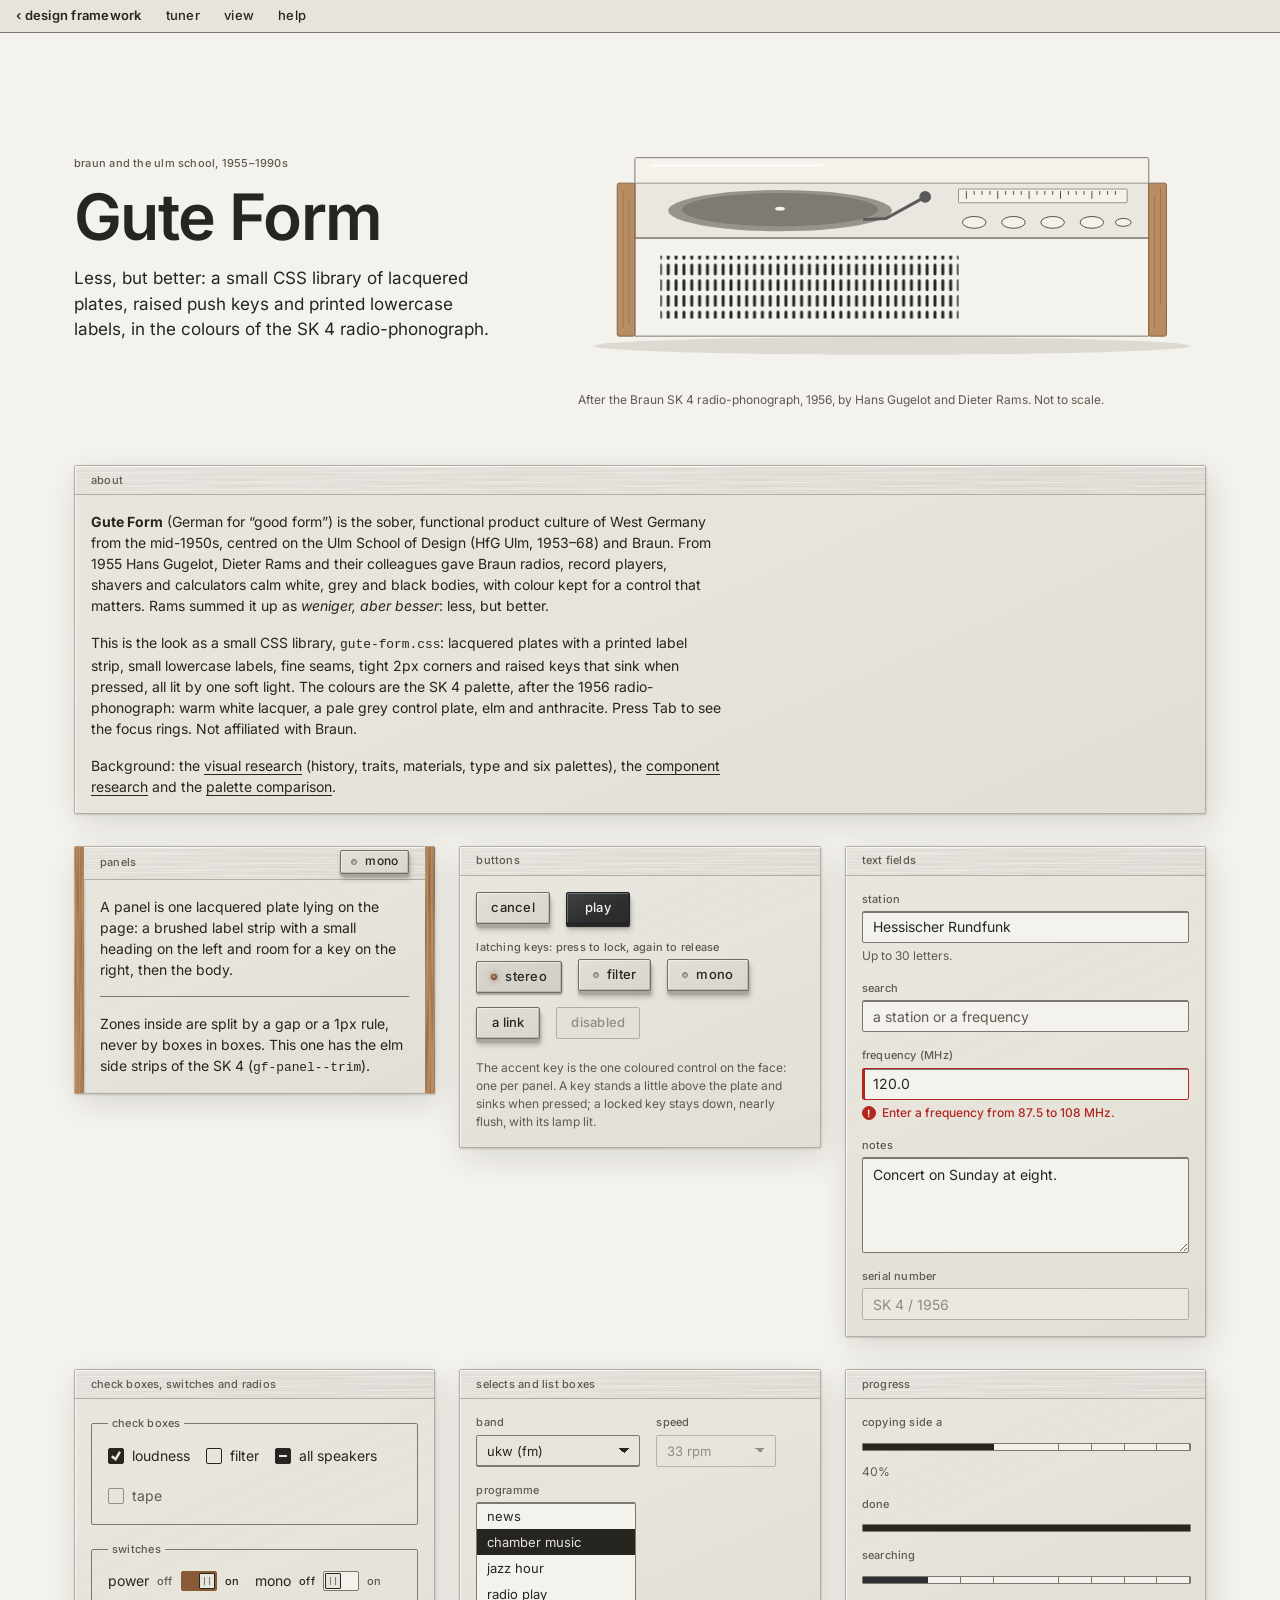
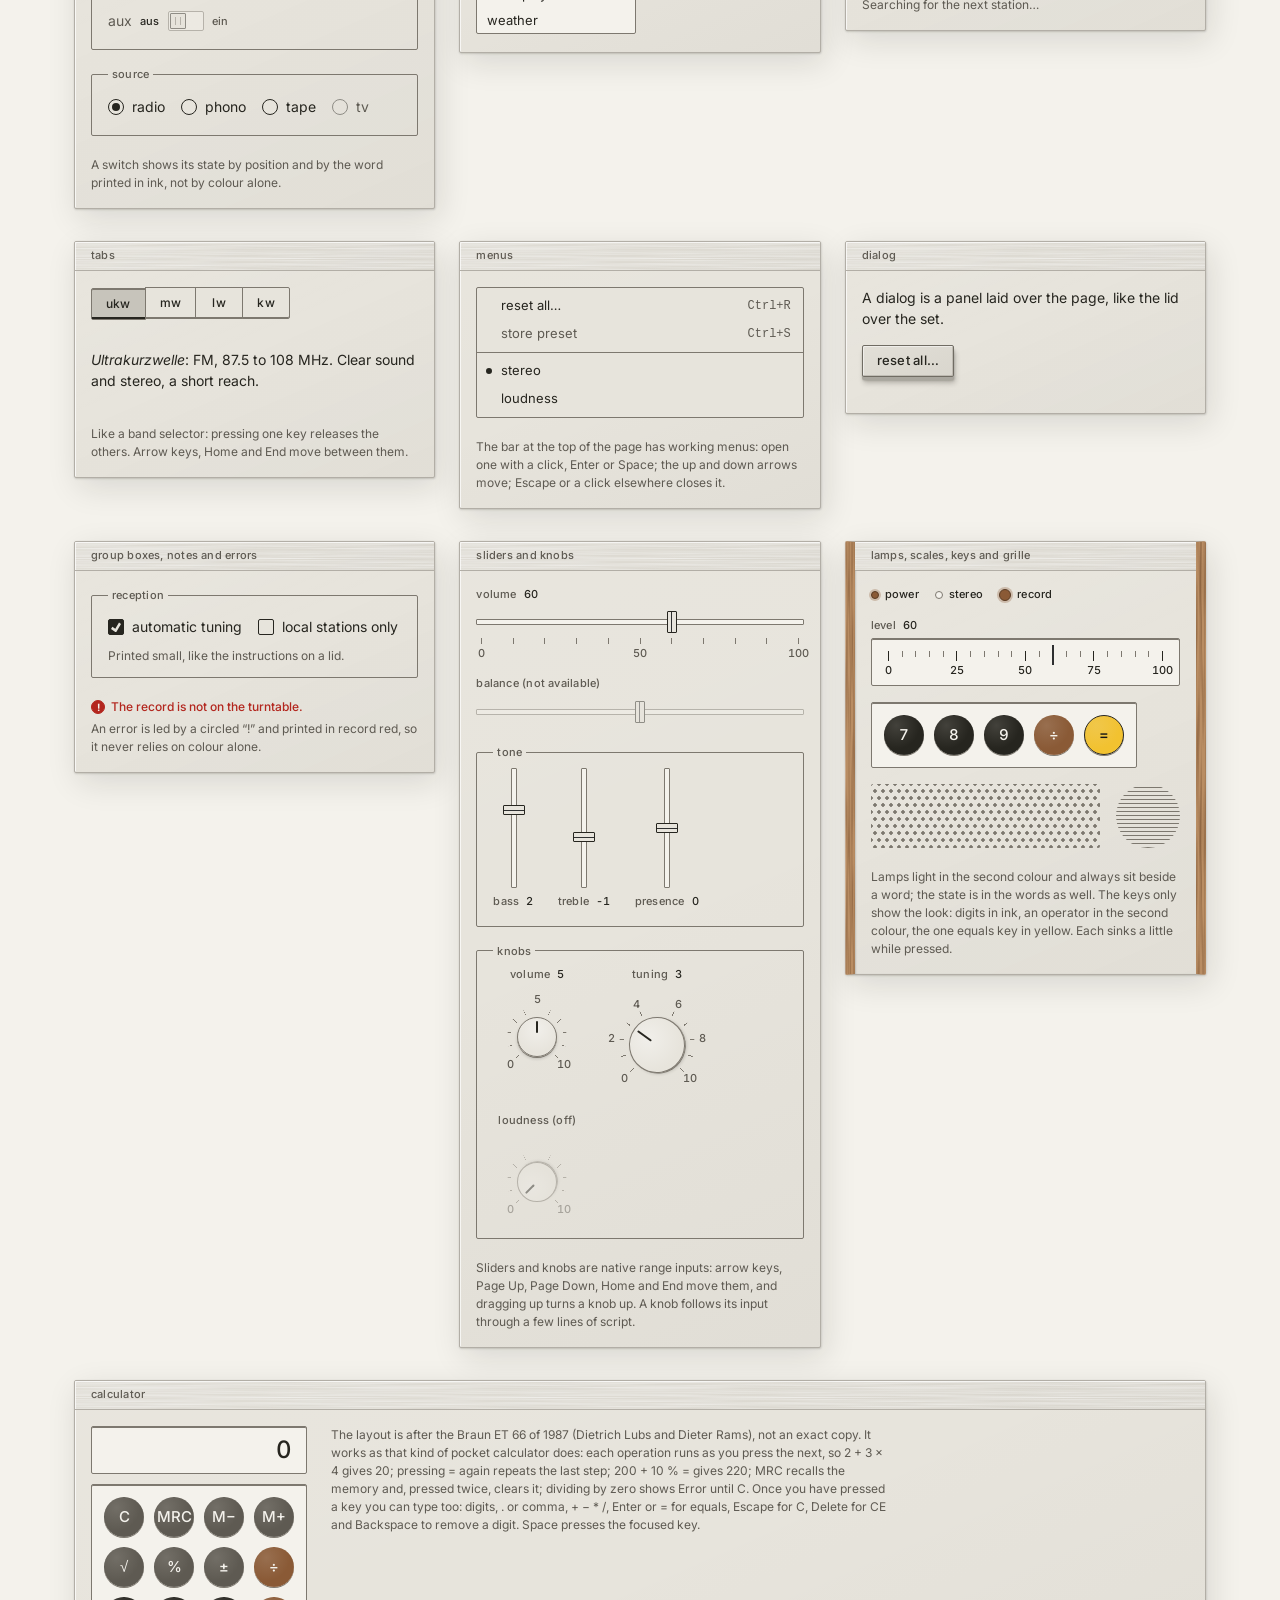
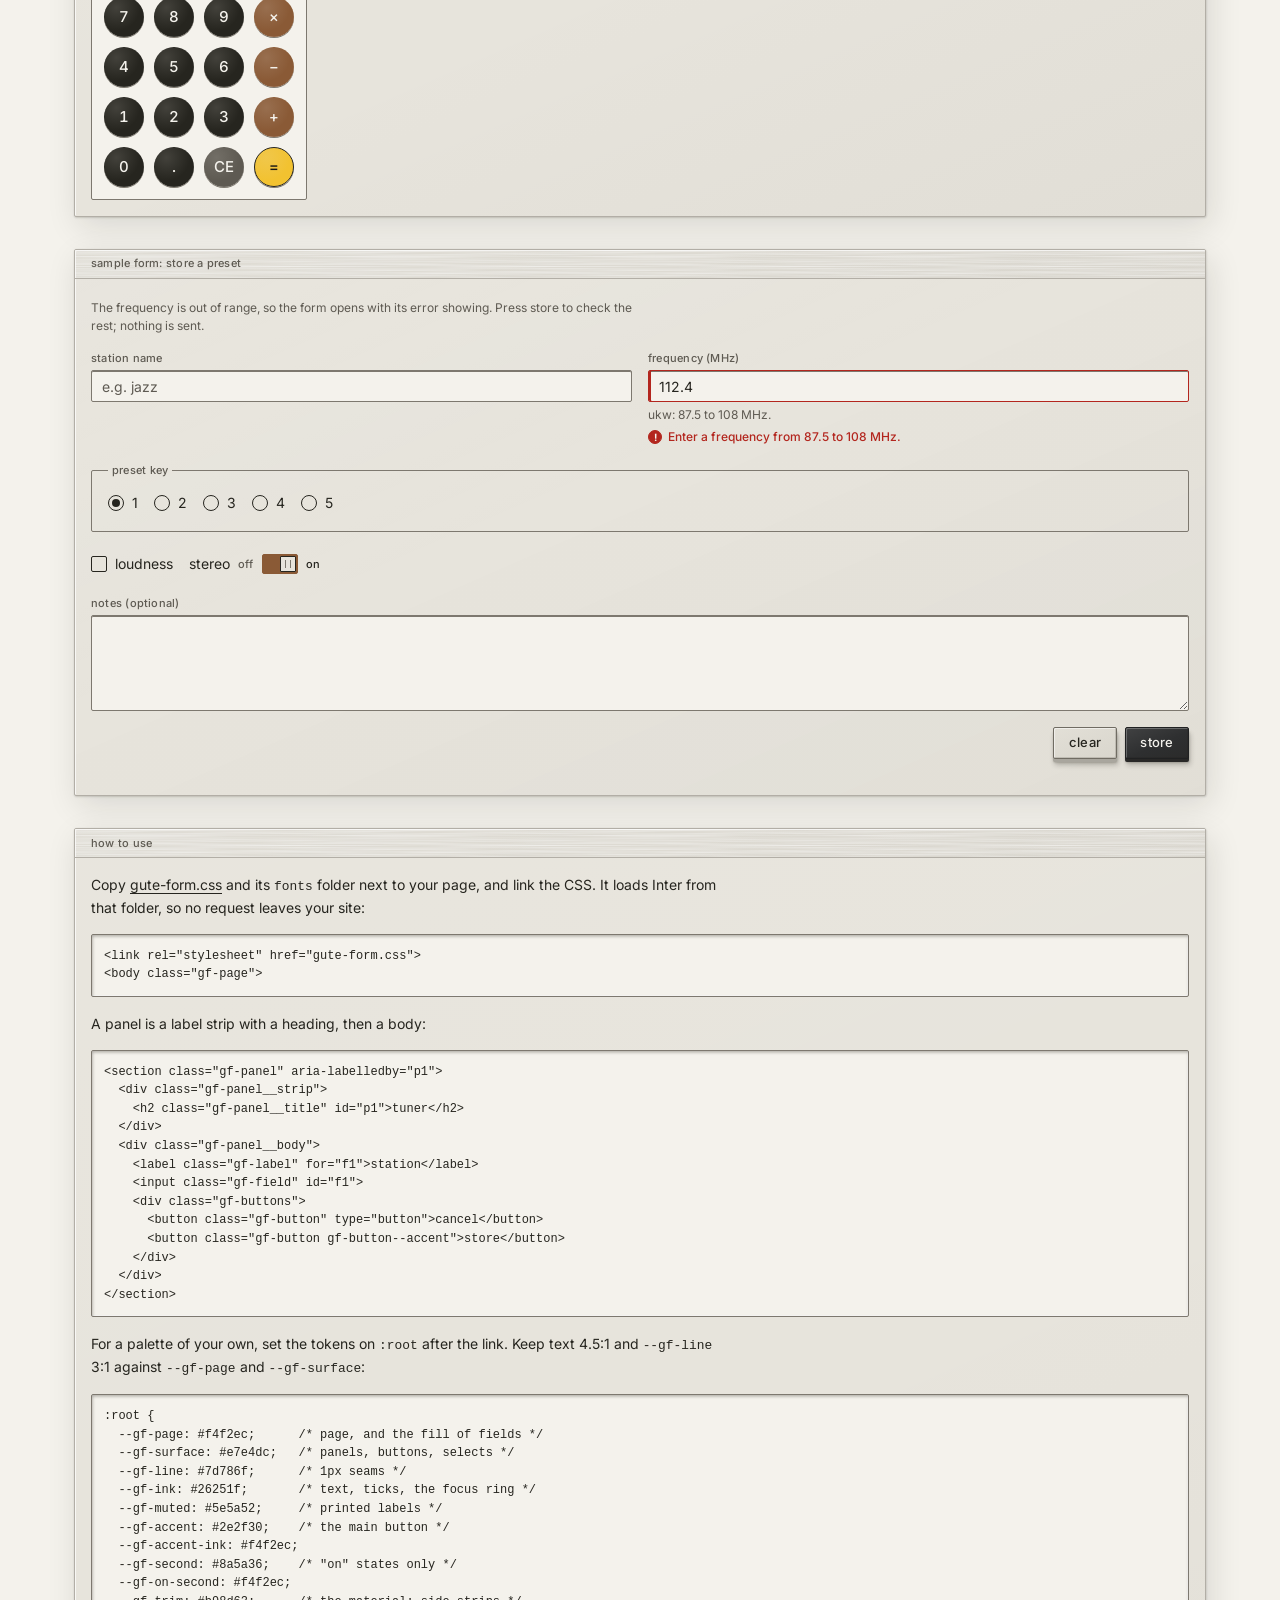
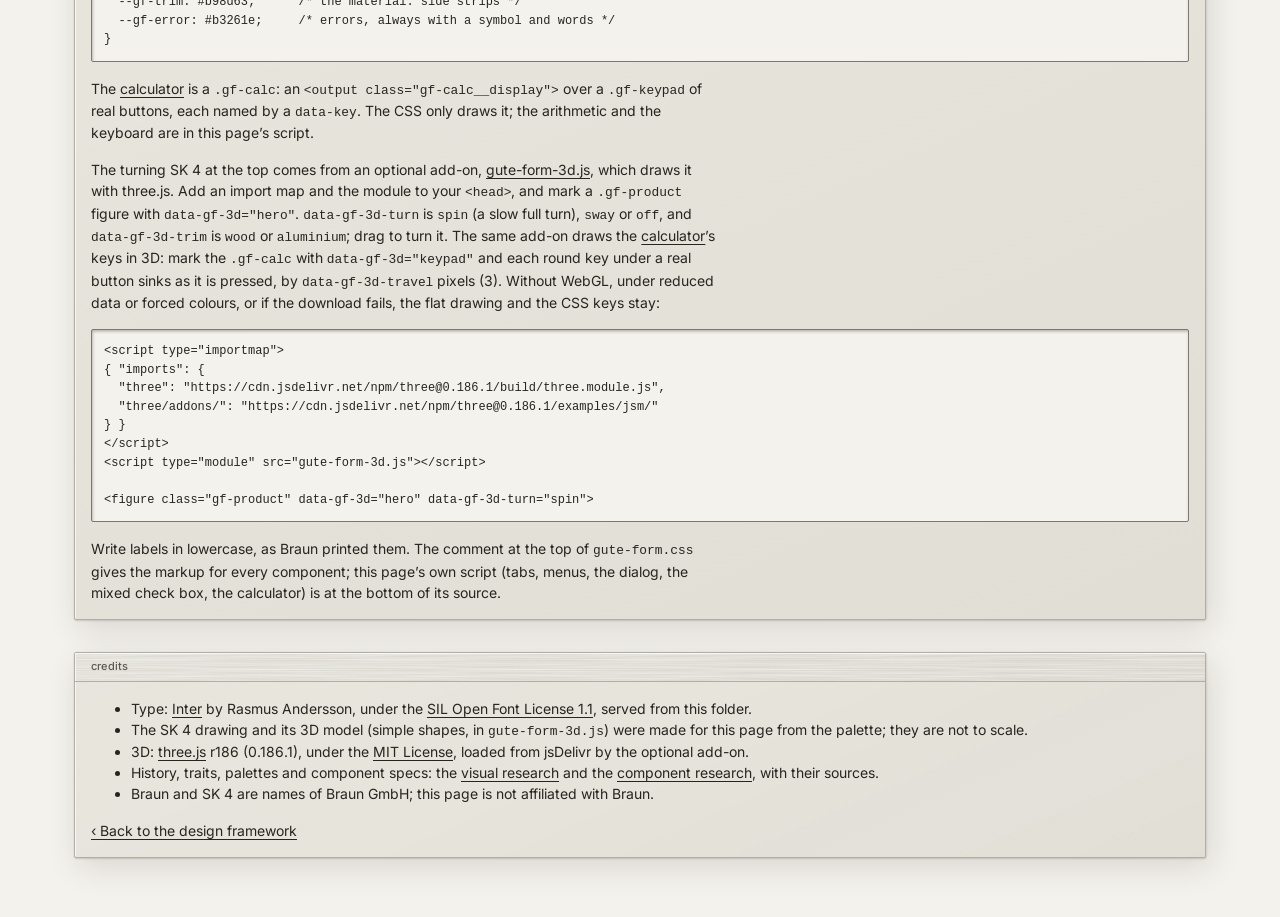
==== commit 89fc27c1: "Give Gute Form panels and buttons real depth Co-Authored-By: Claude Fable 5.2 <noreply@anthropic.com" ====
--- a/frameworks/gute-form/index.html
+++ b/frameworks/gute-form/index.html
@@ -155,7 +155,7 @@
   <div>
     <p class="gf-label">braun and the ulm school, 1955&ndash;1990s</p>
     <h1 class="gf-display" id="hero-title">Gute Form</h1>
-    <p class="demo-hero__lead">Less, but better: a small CSS library of flat plates, push keys and printed lowercase labels, in the colours of the SK 4 radio-phonograph.</p>
+    <p class="demo-hero__lead">Less, but better: a small CSS library of lacquered plates, raised push keys and printed lowercase labels, in the colours of the SK 4 radio-phonograph.</p>
   </div>
   <figure class="gf-product" data-gf-3d="hero" data-gf-3d-turn="spin" data-gf-3d-trim="wood">
     <div class="gf-product__stage">
@@ -197,7 +197,7 @@
     <div class="gf-panel__strip"><h2 class="gf-panel__title" id="about-title">about</h2></div>
     <div class="gf-panel__body">
       <p><strong>Gute Form</strong> (German for &ldquo;good form&rdquo;) is the sober, functional product culture of West Germany from the mid-1950s, centred on the Ulm School of Design (HfG Ulm, 1953&ndash;68) and Braun. From 1955 Hans Gugelot, Dieter Rams and their colleagues gave Braun radios, record players, shavers and calculators calm white, grey and black bodies, with colour kept for a control that matters. Rams summed it up as <i lang="de">weniger, aber besser</i>: less, but better.</p>
-      <p>This is the look as a small CSS library, <code>gute-form.css</code>: flat plates with a printed label strip, small lowercase labels, 1px seams, tight 2px corners and keys that sink when pressed. The colours are the SK 4 palette, after the 1956 radio-phonograph: warm white lacquer, a pale grey control plate, elm and anthracite. Press Tab to see the focus rings. Not affiliated with Braun.</p>
+      <p>This is the look as a small CSS library, <code>gute-form.css</code>: lacquered plates with a printed label strip, small lowercase labels, fine seams, tight 2px corners and raised keys that sink when pressed, all lit by one soft light. The colours are the SK 4 palette, after the 1956 radio-phonograph: warm white lacquer, a pale grey control plate, elm and anthracite. Press Tab to see the focus rings. Not affiliated with Braun.</p>
       <p>Background: the <a href="research/visual.md">visual research</a> (history, traits, materials, type and six palettes), the <a href="research/components.md">component research</a> and the <a href="palettes.html">palette comparison</a>.</p>
     </div>
   </section>
@@ -208,7 +208,7 @@
       <button class="gf-button" type="button" aria-pressed="false" data-latch>mono</button>
     </div>
     <div class="gf-panel__body">
-      <p>A panel is one flat plate: a label strip with a small heading on the left and room for a key on the right, then the body.</p>
+      <p>A panel is one lacquered plate lying on the page: a brushed label strip with a small heading on the left and room for a key on the right, then the body.</p>
       <hr>
       <p>Zones inside are split by a gap or a 1px rule, never by boxes in boxes. This one has the elm side strips of the SK 4 (<code>gf-panel--trim</code>).</p>
     </div>
@@ -233,7 +233,7 @@
         <a class="gf-button" href="#how">a link</a>
         <button class="gf-button" type="button" disabled>disabled</button>
       </div>
-      <p class="gf-note">The accent key is the one coloured control on the face: one per panel. A locked key sits 1px lower with its lamp lit.</p>
+      <p class="gf-note">The accent key is the one coloured control on the face: one per panel. A key stands a little above the plate and sinks when pressed; a locked key stays down, nearly flush, with its lamp lit.</p>
     </div>
   </section>
 
--- a/frameworks/gute-form/gute-form.css
+++ b/frameworks/gute-form/gute-form.css
@@ -3,7 +3,8 @@
    Hans Gugelot; "less, but better"). Not affiliated with Braun.
    Plain CSS, no JavaScript. Menus open and close by themselves (<details>); tabs, the
    mixed check box, dialogs and the knob need a few lines of your own script (index.html
-   beside this file has them). Background: research/visual.md and research/components.md.
+   beside this file has them). Background: research/visual.md, research/components.md and
+   research/realism.md (what the real parts look like, and the light).
 
    USE
      <link rel="stylesheet" href="gute-form.css">
@@ -38,8 +39,32 @@
      Keep one accent per view; colour is never the only signal (state also shows by
      position, a lamp, a bar or words).
 
+   LIGHT AND DEPTH (one light for every control; no script needed)
+     --gf-light-x, --gf-light-y   where the light comes FROM, numbers from -1 to 1 (x: -1
+       left, 1 right; y: -1 above, 1 below; default -0.35, -0.8). Registered (@property)
+       and inherited: set them on :root or on any block, also from a script while scrolling.
+     The depth kit is declared again on every element with a gf- class, so each part is
+     lit by its own values. A part sets, in its own rule: --gf-d (its height above the
+     plate = the length of its cast shadow, 4px), --gf-rise (a visible front wall, 0px)
+     and --gf-body (its colour, for the wall). Then it composes:
+       raised:    box-shadow: var(--gf-edge-lit), var(--gf-edge-far), var(--gf-wall),
+                              var(--gf-contact), var(--gf-cast);
+       recessed:  box-shadow: var(--gf-inset), var(--gf-lip);
+       face:      background-color: var(--gf-plastic); background-image: var(--gf-sheen-matt);
+                  (always these two apart, never the background shorthand)
+     --gf-cast: a control's shadow; --gf-cast-soft: a plate's (panel, menu); --gf-contact:
+     the dark line at its foot; --gf-wall: the front wall; --gf-edge-lit / --gf-edge-far:
+     1px light and dark lines on a raised part's edges; --gf-inset / --gf-lip: the lip
+     shadow and far lip of a well; --gf-sheen (lacquer), --gf-sheen-matt (plastic),
+     --gf-sheen-metal (aluminium). Helpers: --gf-sx, --gf-sy (the way shadows fall),
+     --gf-ex, --gf-ey (1px the same way), --gf-light-angle (gradient angle, lit side first).
+     Materials (on :root): --gf-lacquer, --gf-plastic, --gf-plastic-dark, --gf-aluminium
+     with --gf-brush, --gf-elm with --gf-grain, --gf-edge (soft plate edges); --gf-glint
+     and --gf-shade are the highlight and shadow colours (on a dark face set --gf-glint
+     to rgb(255 255 255 / 0.5) on the part).
+
    COMPONENTS (write labels in lowercase, as Braun printed them; names stay real words)
-     Panel: a flat plate with a label strip instead of a title bar
+     Panel: a lacquered plate with a brushed label strip instead of a title bar
        <section class="gf-panel" aria-labelledby="p1">
          <div class="gf-panel__strip">
            <h2 class="gf-panel__title" id="p1">tuner</h2>
@@ -58,6 +83,8 @@
          a latching key: aria-pressed="true" keeps it down with its lamp lit (your script
          flips the attribute). Also on <a>. Disabled: the disabled attribute (or
          aria-disabled="true" on a link).
+       A key stands 3px above the plate (--gf-key-rise) with its front wall showing, and
+       sinks nearly flush while pressed or latched. In a panel's label strip it is smaller.
      Text field and text area
        <label class="gf-label" for="f1">station</label>
        <input class="gf-field" id="f1" aria-describedby="f1-note">
@@ -206,10 +233,10 @@
    ACCESSIBILITY
      Native elements under every look (buttons, check boxes, radios, range inputs,
      selects, meter, progress, details, dialog, fieldset); text 4.5:1 and control edges
-     3:1 on page and surface; a 2px ink focus ring (3:1 or more) on every control; hit
+     3:1 on page and surface, sheen and textures included; a 2px ink focus ring (3:1 or more) on every control; hit
      areas 24px or more; no transitions, no blinking and no moving pointer under
-     prefers-reduced-motion; native controls and system colours under forced colours
-     (Windows contrast themes). */
+     prefers-reduced-motion; native controls, system colours and real borders, with no
+     textures, shadows or gradients, under forced colours (Windows contrast themes). */
 
 /* ---------- Font ---------- */
 
@@ -252,6 +279,95 @@
   --gf-pressed: color-mix(in srgb, var(--gf-surface) 70%, var(--gf-line));
 }
 
+/* ---------- Light and depth kit ---------- */
+
+/* Where the light comes FROM, as the control sees it: x -1 = from the left, 1 = from the
+   right; y -1 = from above, 1 = from below. Registered so they inherit as numbers; set
+   them on :root or on any block (a script may write them while the page scrolls). */
+@property --gf-light-x {
+  syntax: "<number>";
+  inherits: true;
+  initial-value: -0.35;
+}
+
+@property --gf-light-y {
+  syntax: "<number>";
+  inherits: true;
+  initial-value: -0.8;
+}
+
+/* Per-part heights, registered as lengths so a press can ease them (the shadows follow). */
+@property --gf-d {
+  syntax: "<length>";
+  inherits: false;
+  initial-value: 4px;
+}
+
+@property --gf-rise {
+  syntax: "<length>";
+  inherits: false;
+  initial-value: 0px;
+}
+
+:root {
+  --gf-light-x: -0.35;  /* the same defaults, for browsers without @property */
+  --gf-light-y: -0.8;
+  --gf-glint: #fff;     /* highlight colour; on a dark face use it half as strong */
+  --gf-shade: #1b1710;  /* shadow colour: a warm black */
+
+  /* Materials, built from the palette. */
+  --gf-lacquer: var(--gf-surface);                                           /* satin lacquered sheet metal: panels */
+  --gf-plastic: color-mix(in srgb, var(--gf-surface) 94%, var(--gf-line));   /* matt light grey plastic: keys, knobs */
+  --gf-plastic-dark: var(--gf-accent);                                       /* matt anthracite plastic */
+  --gf-aluminium: color-mix(in srgb, var(--gf-surface) 91%, var(--gf-line)); /* anodised aluminium; with --gf-brush */
+  --gf-elm: var(--gf-trim);                                                  /* elm veneer; with --gf-grain */
+  --gf-edge: color-mix(in srgb, var(--gf-line) 50%, var(--gf-surface));      /* soft plate edges and joints (not control edges) */
+  /* Fine brush marks along a horizontal plate: light streaks only, so text contrast never drops. */
+  --gf-brush: url("data:image/svg+xml,%3Csvg xmlns='http://www.w3.org/2000/svg' width='256' height='64'%3E%3Cfilter id='b' x='0' y='0' width='100%25' height='100%25'%3E%3CfeTurbulence type='fractalNoise' baseFrequency='0.008 0.9' numOctaves='2' seed='3' stitchTiles='stitch'/%3E%3CfeColorMatrix values='0 0 0 0 1 0 0 0 0 1 0 0 0 0 1 0.9 0 0 0 -0.28'/%3E%3C/filter%3E%3Crect width='256' height='64' filter='url(%23b)'/%3E%3C/svg%3E");
+  /* Wood grain running top to bottom: dark streaks over --gf-elm. */
+  --gf-grain: url("data:image/svg+xml,%3Csvg xmlns='http://www.w3.org/2000/svg' width='64' height='256'%3E%3Cfilter id='g' x='0' y='0' width='100%25' height='100%25' color-interpolation-filters='sRGB'%3E%3CfeTurbulence type='fractalNoise' baseFrequency='0.45 0.012' numOctaves='2' seed='7' stitchTiles='stitch'/%3E%3CfeColorMatrix values='0 0 0 0 0.42 0 0 0 0 0.27 0 0 0 0 0.15 1.1 0 0 0 -0.4'/%3E%3C/filter%3E%3Crect width='64' height='256' filter='url(%23g)'/%3E%3C/svg%3E");
+}
+
+/* The kit. It is declared on every element with a gf- class (at no specificity), not
+   only on :root, because a custom property is worked out where it is declared: this way
+   each element's shadows follow its own --gf-light-x / --gf-light-y, also when a block
+   further up overrides them. Elements without a gf- class inherit their parent's kit.
+   A part sets --gf-d, --gf-rise and --gf-body in its own rule, then uses the rest. */
+:where(:root, [class*="gf-"]) {
+  --gf-d: 4px;                   /* height above the plate = length of the cast shadow at full light */
+  --gf-rise: 0px;                /* height of the visible front wall; shadows start at its foot */
+  --gf-body: var(--gf-plastic);  /* the part's own colour: the wall is a shaded mix of it */
+
+  /* Helpers: the way shadows fall (numbers), a 1px step the same way, the gradient angle. */
+  --gf-sx: calc(var(--gf-light-x) * -1);
+  --gf-sy: calc(var(--gf-light-y) * -1);
+  --gf-ex: clamp(-1px, calc(var(--gf-light-x) * -4px), 1px);
+  --gf-ey: clamp(-1px, calc(var(--gf-light-y) * -4px), 1px);
+  --gf-light-angle: atan2(var(--gf-sx), var(--gf-light-y));  /* starts on the lit side */
+
+  /* Raised parts (outside shadows fall away from the light; inset lines sit on the edges). */
+  --gf-cast: calc(var(--gf-sx) * var(--gf-d)) calc(var(--gf-sy) * var(--gf-d) + var(--gf-rise)) calc(var(--gf-d) * 1.25) color-mix(in srgb, var(--gf-shade) 22%, transparent);
+  --gf-cast-soft: calc(var(--gf-sx) * var(--gf-d)) calc(var(--gf-sy) * var(--gf-d) + var(--gf-rise)) calc(var(--gf-d) * 2.67) color-mix(in srgb, var(--gf-shade) 12%, transparent);
+  --gf-contact: calc(var(--gf-sx) * 1px) calc(var(--gf-sy) * 1px + var(--gf-rise)) 2px color-mix(in srgb, var(--gf-shade) 20%, transparent);
+  --gf-wall: 0 var(--gf-rise) 0 color-mix(in srgb, var(--gf-shade) calc(20% - var(--gf-light-y) * 10%), var(--gf-body));
+  --gf-edge-lit: inset var(--gf-ex) var(--gf-ey) 0 color-mix(in srgb, var(--gf-glint) 50%, transparent);
+  --gf-edge-far: inset calc(var(--gf-ex) * -1) calc(var(--gf-ey) * -1) 0 color-mix(in srgb, var(--gf-shade) 15%, transparent);
+
+  /* Recessed parts (windows, slots, wells): the lip nearest the light shades the well. */
+  --gf-inset: inset calc(var(--gf-sx) * 2px) calc(var(--gf-sy) * 2px) 3px color-mix(in srgb, var(--gf-shade) 30%, transparent);
+  --gf-lip: inset calc(var(--gf-ex) * -1) calc(var(--gf-ey) * -1) 0 color-mix(in srgb, var(--gf-glint) 60%, transparent);
+
+  /* Sheen: a gradient from the lit side to the far side, for background-image. */
+  --gf-sheen: linear-gradient(var(--gf-light-angle), color-mix(in srgb, var(--gf-glint) 5%, transparent), transparent 45%, color-mix(in srgb, var(--gf-shade) 3%, transparent));
+  --gf-sheen-matt: linear-gradient(var(--gf-light-angle), color-mix(in srgb, var(--gf-glint) 4%, transparent), color-mix(in srgb, var(--gf-shade) 4%, transparent));
+  --gf-sheen-metal: linear-gradient(var(--gf-light-angle), color-mix(in srgb, var(--gf-glint) 8%, transparent), transparent 50%, color-mix(in srgb, var(--gf-shade) 2%, transparent));
+}
+
+/* Without atan2() the sheen keeps the default angle; shadows still follow the light. */
+@supports not (rotate: atan2(1, 1)) {
+  :where(:root, [class*="gf-"]) { --gf-light-angle: 156deg; }
+}
+
 /* ---------- Base type ---------- */
 
 .gf-page {
@@ -315,23 +431,53 @@
 
 /* ---------- Panel ---------- */
 
+/* A lacquered sheet-metal plate lying on the page: one broad faint sheen, a light line
+   on the edges facing the light, a contact shadow and a soft cast shadow. */
 .gf-panel {
+  --gf-d: 12px;
   box-sizing: border-box;
   min-width: 0;
   margin: 0;
-  background: var(--gf-surface);
+  background-color: var(--gf-lacquer);
+  background-image: var(--gf-sheen);
   color: var(--gf-ink);
-  border: 1px solid var(--gf-line);
+  border: 1px solid var(--gf-edge);
   border-radius: var(--gf-radius);
+  box-shadow:
+    inset var(--gf-ex) var(--gf-ey) 0 color-mix(in srgb, var(--gf-glint) 70%, transparent),
+    var(--gf-contact),
+    var(--gf-cast-soft);
   font-family: var(--gf-font);
   font-size: 14px;
   line-height: 1.5;
 }
 
+/* Elm side strips: the wood fills the border box (grain, and a light line on the outer
+   edge that faces the light); the lacquered plate is laid over the padding box. The
+   strips stand a little proud, so the one nearest the light shades the plate. */
 .gf-panel--trim {
-  border-inline: 10px solid var(--gf-trim);
-}
-
+  border-inline: 10px solid transparent;
+  background-color: var(--gf-elm);
+  background-image:
+    var(--gf-sheen),
+    linear-gradient(var(--gf-lacquer), var(--gf-lacquer)),
+    linear-gradient(90deg,
+      color-mix(in srgb, var(--gf-glint) clamp(0%, calc(var(--gf-sx) * 80%), 28%), transparent) 1px,
+      transparent 1px calc(100% - 1px),
+      color-mix(in srgb, var(--gf-glint) clamp(0%, calc(var(--gf-sx) * -80%), 28%), transparent) calc(100% - 1px)),
+    var(--gf-grain);
+  background-origin: padding-box, padding-box, border-box, border-box;
+  background-clip: padding-box, padding-box, border-box, border-box;
+  box-shadow:
+    inset 0 var(--gf-ey) 0 color-mix(in srgb, var(--gf-glint) 70%, transparent),
+    inset calc(var(--gf-sx) * 4px) 0 2px -1px color-mix(in srgb, var(--gf-shade) 30%, transparent),
+    var(--gf-contact),
+    var(--gf-cast-soft);
+}
+
+/* The label strip: a flush cover plate of brushed aluminium with flat printing. The
+   brush only lightens it, and the sheen darkens the far end by 2% at most, so the
+   label keeps 4.5:1. */
 .gf-panel__strip {
   display: flex;
   align-items: center;
@@ -339,7 +485,15 @@
   gap: 12px;
   min-height: 28px;
   padding: 0 16px;
-  border-bottom: 1px solid var(--gf-line);
+  background-color: var(--gf-aluminium);
+  background-image: var(--gf-brush), var(--gf-sheen-metal);
+  border-bottom: 1px solid var(--gf-edge);
+  border-radius: calc(var(--gf-radius) - 1px) calc(var(--gf-radius) - 1px) 0 0;
+  box-shadow: inset var(--gf-ex) max(0px, var(--gf-ey)) 0 color-mix(in srgb, var(--gf-glint) 70%, transparent);
+}
+
+.gf-panel--trim > .gf-panel__strip {
+  box-shadow: inset 0 max(0px, var(--gf-ey)) 0 color-mix(in srgb, var(--gf-glint) 70%, transparent);
 }
 
 .gf-panel__title {
@@ -386,13 +540,14 @@
   font-size: 0.92em;
 }
 
+/* A window cut into the plate: the lip nearest the light shades it. */
 .gf-panel__body pre {
   overflow: auto;
   padding: 12px;
   background: var(--gf-page);
   border: 1px solid var(--gf-line);
   border-radius: var(--gf-radius);
-  box-shadow: inset 0 1px 0 var(--gf-line);
+  box-shadow: var(--gf-inset), var(--gf-lip);
   font: 12px/1.55 var(--gf-mono);
 }
 
@@ -406,7 +561,15 @@
 
 /* ---------- Buttons ---------- */
 
+/* A push key of matt plastic standing --gf-key-rise above the plate, seen a little from
+   the front: its front wall shows below the face. Pressing lowers --gf-rise and --gf-d,
+   so the face travels down, the wall shortens and the shadow shrinks, all in step. */
 .gf-button {
+  --gf-key-rise: 3px;
+  --gf-rise: var(--gf-key-rise);
+  --gf-d: 4px;
+  --gf-body: var(--gf-plastic);
+  --gf-key-edge: color-mix(in srgb, var(--gf-line) 85%, var(--gf-ink));  /* the dark slot round the key: 3:1 on face and plate */
   box-sizing: border-box;
   display: inline-flex;
   align-items: center;
@@ -423,24 +586,44 @@
   line-height: 1.2;
   color: var(--gf-ink);
   text-decoration: none;
-  background: var(--gf-surface);
-  border: 1px solid var(--gf-line);
+  background-color: var(--gf-body);
+  background-image: var(--gf-sheen-matt);
+  border: 1px solid var(--gf-key-edge);
   border-radius: var(--gf-radius);
-  box-shadow: inset 0 -1px 0 var(--gf-line);
+  box-shadow: var(--gf-edge-lit), var(--gf-edge-far), var(--gf-wall), var(--gf-contact), var(--gf-cast);
+  transform: translateY(calc(var(--gf-key-rise) - var(--gf-rise)));
   cursor: pointer;
-  transition: transform 80ms ease-out, background-color 80ms ease-out, border-color 80ms ease-out;
+  transition: --gf-rise 80ms ease-out, --gf-d 80ms ease-out, background-color 80ms ease-out, border-color 80ms ease-out;
 }
 
 .gf-button:hover { border-color: var(--gf-muted); }
 
+/* The accent key: matt anthracite. A dark face takes half the highlight. */
+.gf-button--accent {
+  --gf-body: var(--gf-plastic-dark);
+  --gf-glint: rgb(255 255 255 / 0.5);
+  color: var(--gf-accent-ink);
+  background-image: linear-gradient(var(--gf-light-angle), color-mix(in srgb, var(--gf-glint) 18%, transparent), transparent 55%, color-mix(in srgb, var(--gf-shade) 18%, transparent));
+  border-color: color-mix(in srgb, var(--gf-accent) 70%, #000);
+}
+
+.gf-button--accent:hover {
+  background-color: color-mix(in srgb, var(--gf-accent) 92%, #fff);
+  border-color: color-mix(in srgb, var(--gf-accent) 70%, #000);
+}
+
+/* Down: nearly flush with the plate. A latched key goes the last step while held. */
 .gf-button:active,
 .gf-button[aria-pressed="true"] {
-  transform: translateY(1px);
-  background: var(--gf-pressed);
-  box-shadow: inset 0 1px 0 var(--gf-line);
-}
-
-/* A latching key's lamp: unlit when up, lit in --gf-second when down. */
+  --gf-rise: 1px;
+  --gf-d: 1px;
+  background-color: color-mix(in srgb, var(--gf-body) 96%, var(--gf-shade));
+}
+
+.gf-button[aria-pressed="true"]:active { --gf-rise: 0px; }
+
+/* A latching key's lamp: a small lens set into the face. Dull and hollow when up;
+   filled and glowing softly in --gf-second when down. */
 .gf-button[aria-pressed]::before {
   content: "";
   flex: none;
@@ -449,41 +632,54 @@
   height: 6px;
   border: 1px solid var(--gf-line);
   border-radius: 50%;
-}
-
-.gf-button[aria-pressed="true"]::before { border: 3px solid var(--gf-second); }
-
-.gf-button--accent {
-  color: var(--gf-accent-ink);
-  background: var(--gf-accent);
-  border-color: var(--gf-accent);
-  box-shadow: inset 0 -1px 0 color-mix(in srgb, var(--gf-accent) 60%, #000);
-}
-
-.gf-button--accent:hover { border-color: var(--gf-ink); }
-
-.gf-button--accent:active {
-  background: color-mix(in srgb, var(--gf-accent) 85%, var(--gf-ink));
-  box-shadow: inset 0 1px 0 color-mix(in srgb, var(--gf-accent) 60%, #000);
-}
-
+  background-color: color-mix(in srgb, var(--gf-body) 86%, var(--gf-shade));
+  box-shadow: inset calc(var(--gf-sx) * 1px) calc(var(--gf-sy) * 1px) 1px color-mix(in srgb, var(--gf-shade) 35%, transparent);
+}
+
+.gf-button[aria-pressed="true"]::before {
+  border-color: color-mix(in srgb, var(--gf-second) 80%, var(--gf-shade));
+  background-color: var(--gf-second);
+  background-image: radial-gradient(circle at calc(50% + var(--gf-light-x) * 30%) calc(50% + var(--gf-light-y) * 30%), color-mix(in srgb, var(--gf-second) 45%, #fff), transparent 70%);
+  box-shadow:
+    0 0 2px color-mix(in srgb, var(--gf-second) 80%, transparent),
+    0 0 7px 1px color-mix(in srgb, var(--gf-second) 45%, transparent);
+}
+
+/* The ring clears the front wall. */
 .gf-button:focus-visible {
   outline: 2px solid var(--gf-ink);
-  outline-offset: 2px;
-}
-
+  outline-offset: 3px;
+}
+
+/* Disabled: flat on the plate and dim, no wall, shadow or sheen. */
 .gf-button:disabled,
 .gf-button[aria-disabled="true"] {
+  --gf-rise: 0px;
+  --gf-d: 0px;
   opacity: 0.45;
   transform: none;
+  background-color: var(--gf-body);
+  background-image: none;
   box-shadow: none;
   cursor: not-allowed;
 }
 
 .gf-button:disabled:hover,
-.gf-button[aria-disabled="true"]:hover { border-color: var(--gf-line); }
-
-.gf-button--accent:disabled:hover { border-color: var(--gf-accent); }
+.gf-button[aria-disabled="true"]:hover { border-color: var(--gf-key-edge); }
+
+.gf-button--accent:disabled,
+.gf-button--accent:disabled:hover,
+.gf-button--accent[aria-disabled="true"],
+.gf-button--accent[aria-disabled="true"]:hover { border-color: color-mix(in srgb, var(--gf-accent) 70%, #000); }
+
+/* A key in a panel's label strip is smaller and lower, and leaves room for its wall. */
+.gf-panel__strip > .gf-button {
+  --gf-key-rise: 2px;
+  min-height: 24px;
+  margin-block: 3px 5px;
+  padding: 0 10px;
+  font-size: 12px;
+}
 
 .gf-buttons {
   display: flex;
@@ -1583,6 +1779,7 @@
 /* ---------- Reduced motion ---------- */
 
 @media (prefers-reduced-motion: reduce) {
+  /* Keys go down at once: the eased --gf-rise and --gf-d are part of this transition. */
   .gf-button,
   .gf-tab,
   .gf-check input,
@@ -1629,6 +1826,19 @@
   .gf-select { -webkit-appearance: auto; appearance: auto; padding-right: 10px; }
 
   .gf-panel--trim { border-inline-width: 1px; }
+
+  /* No materials: no textures, gradients or shadows, only system colours and real
+     borders. A pressed key still sinks; a lit lamp is a filled dot, an unlit one a ring. */
+  .gf-panel,
+  .gf-panel__strip,
+  .gf-panel__body pre,
+  .gf-button,
+  .gf-button[aria-pressed]::before {
+    background-image: none;
+    box-shadow: none;
+  }
+
+  .gf-button[aria-pressed="true"]::before { border-width: 3px; }
 
   .gf-progress,
   .gf-progress:indeterminate {
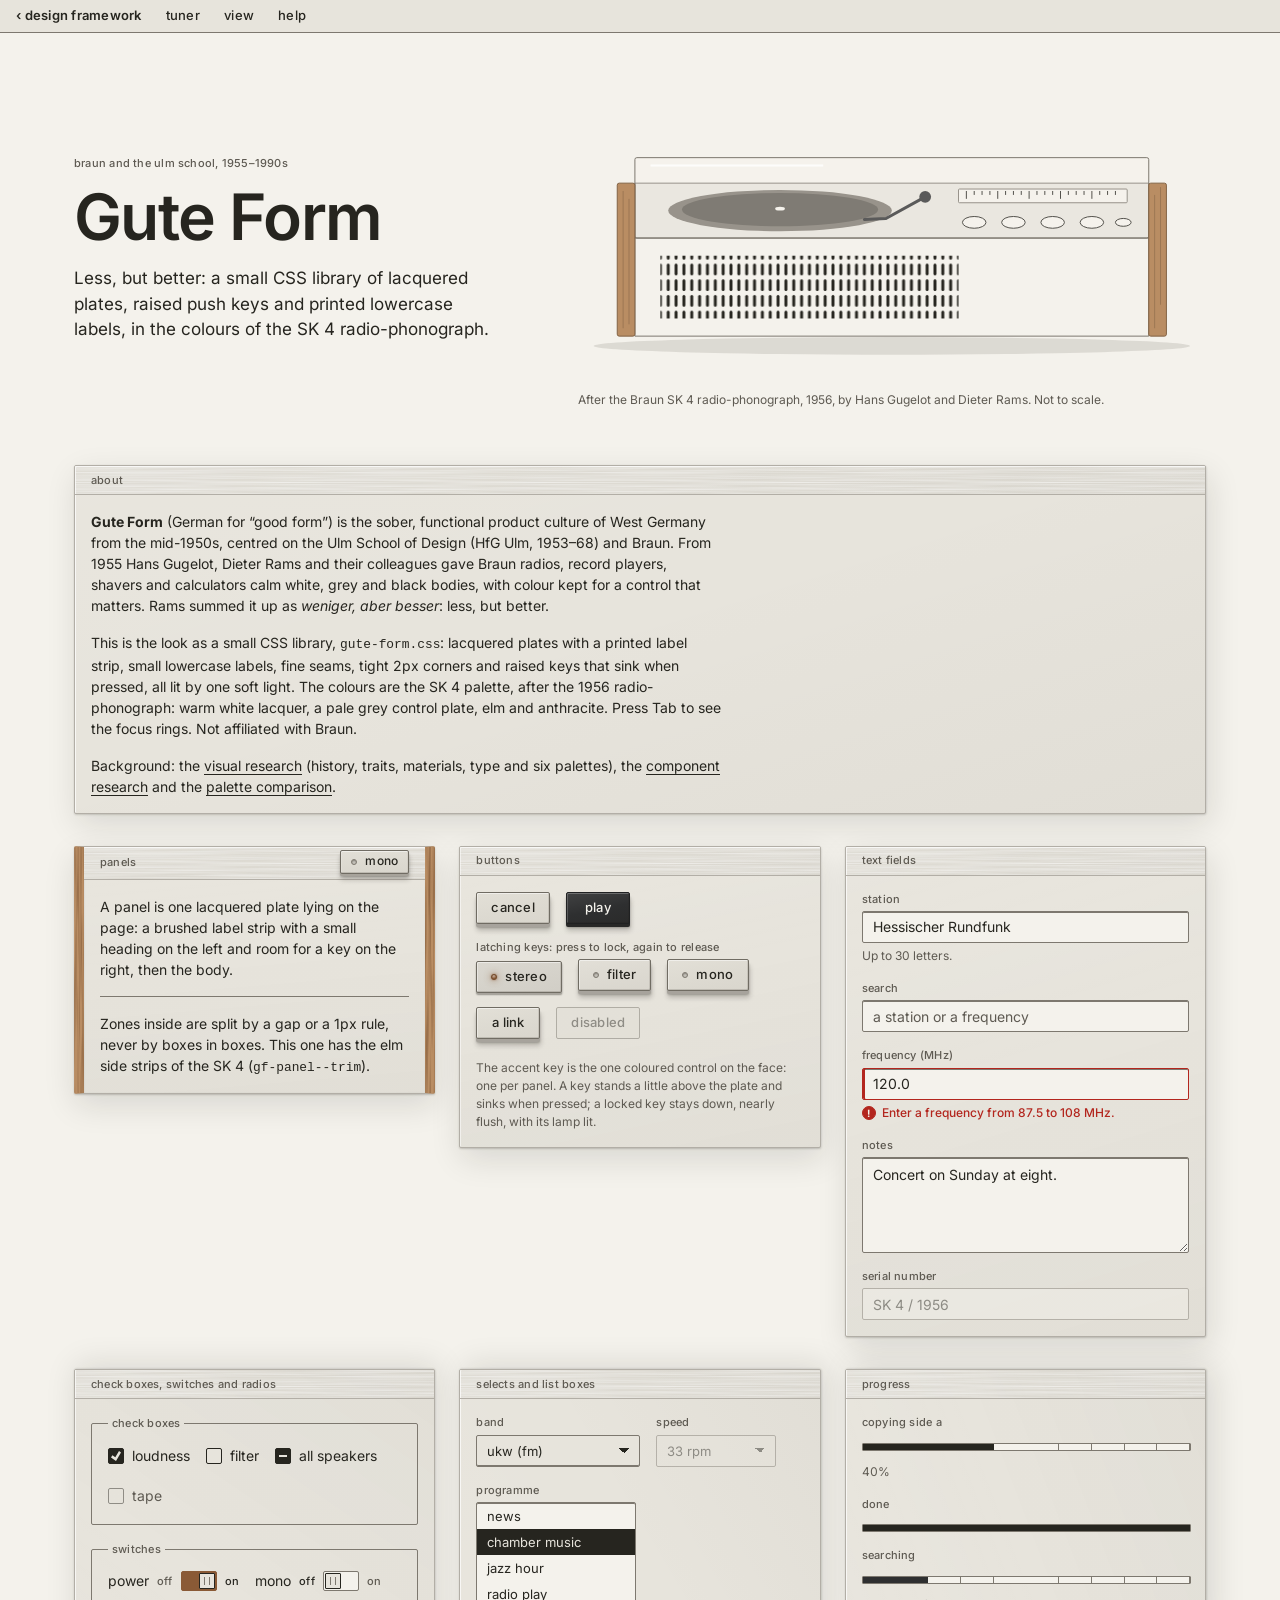
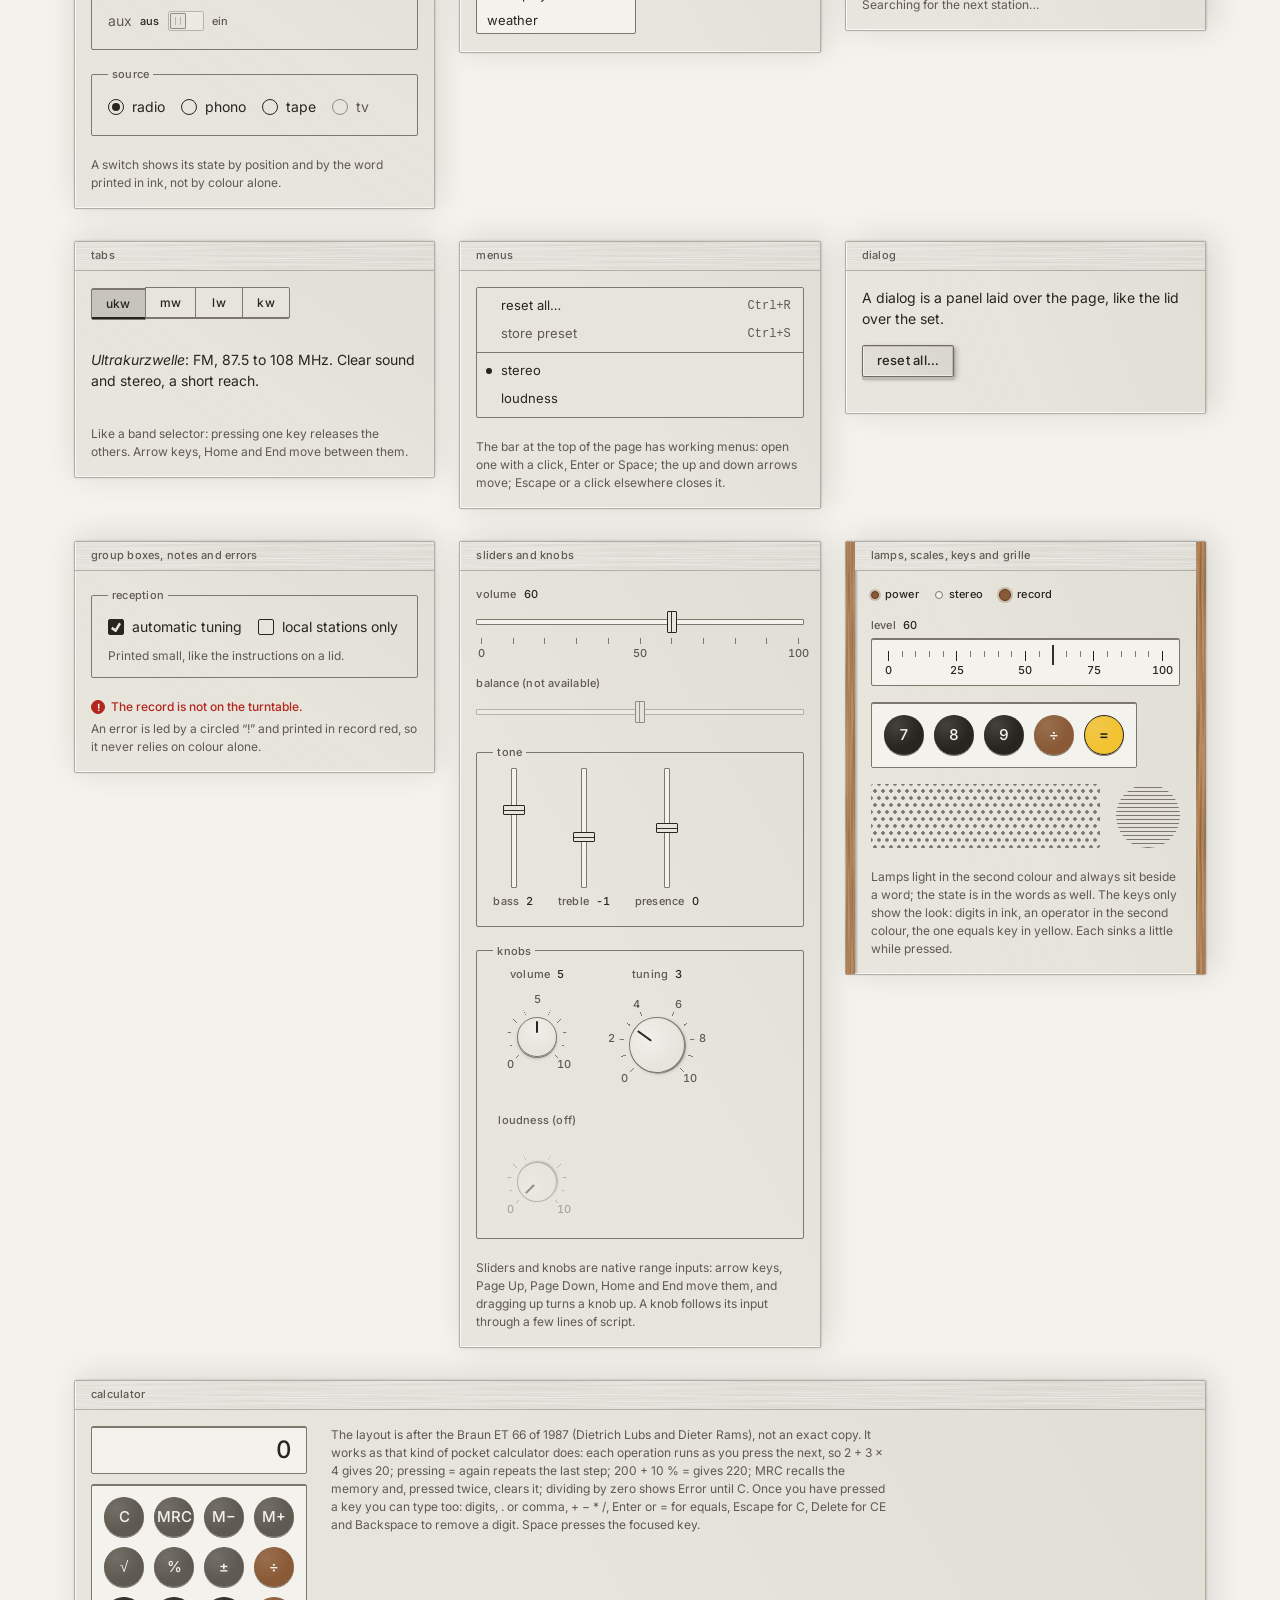
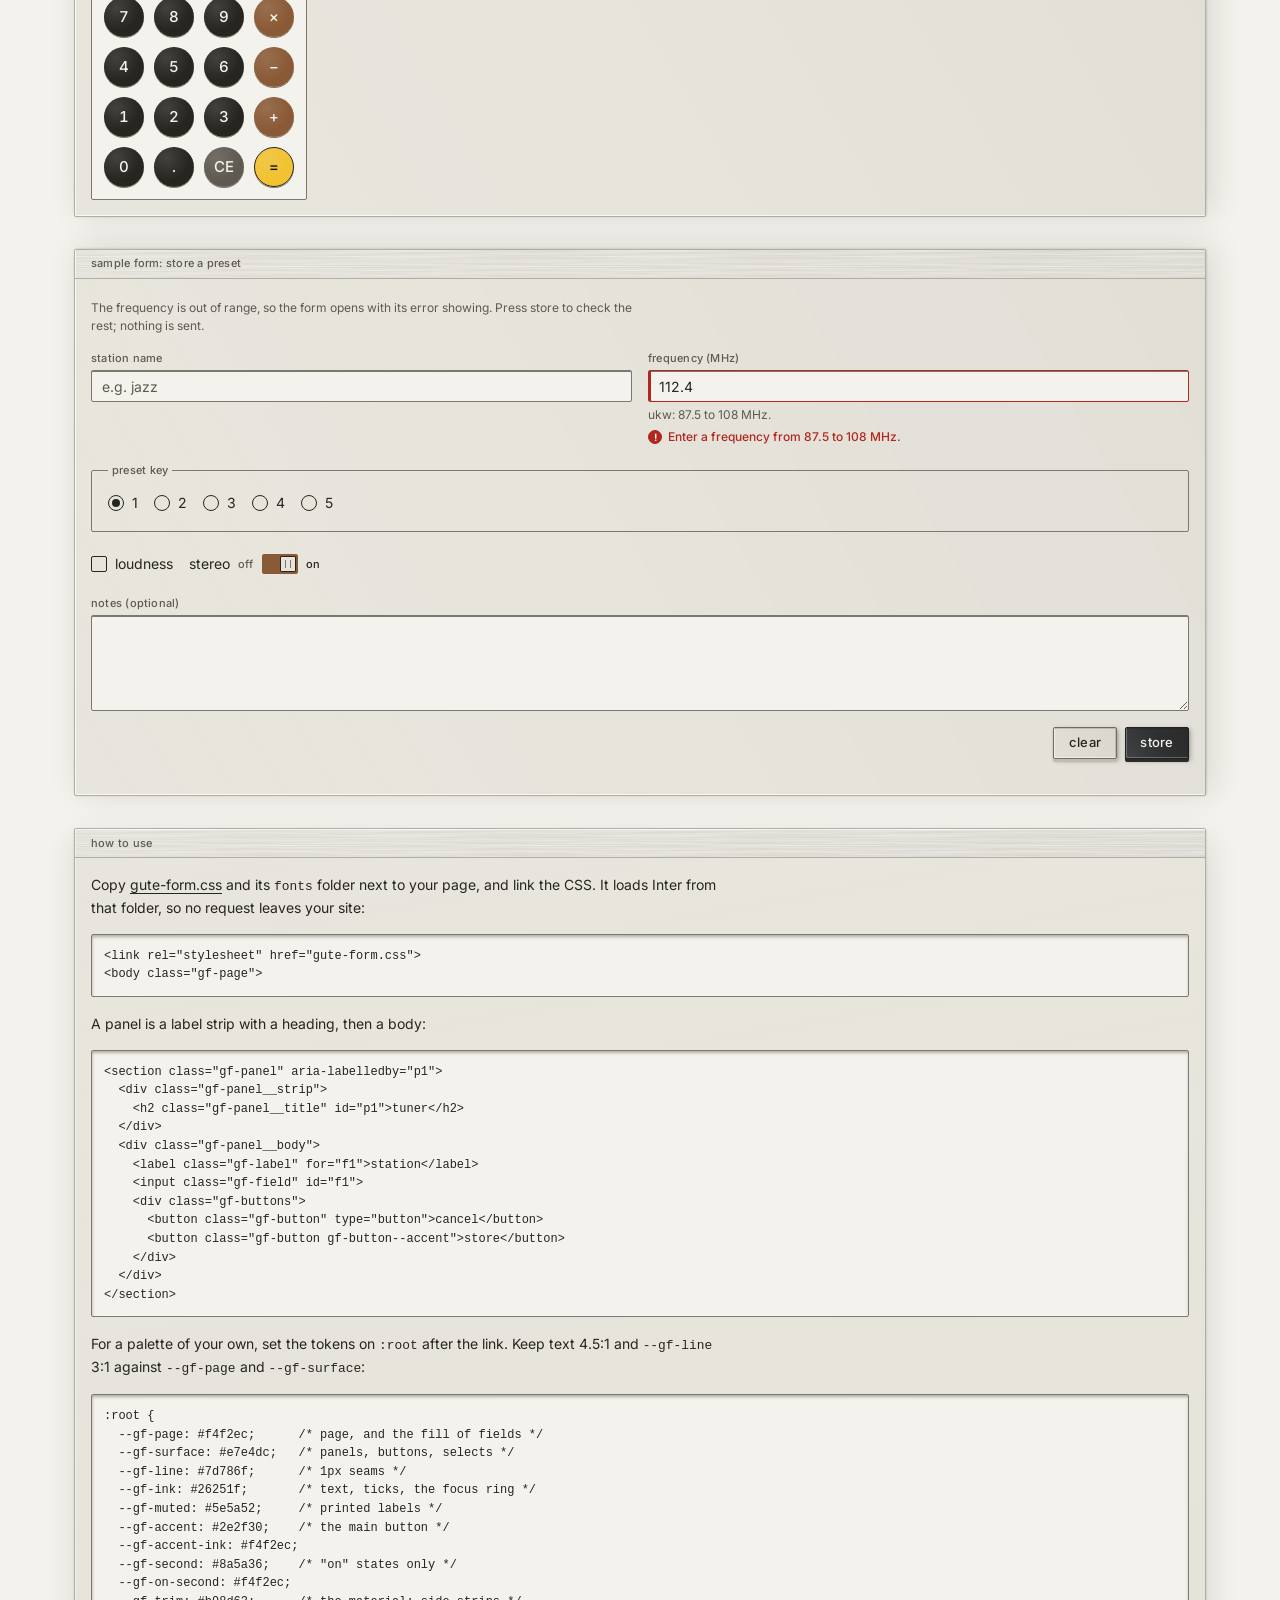
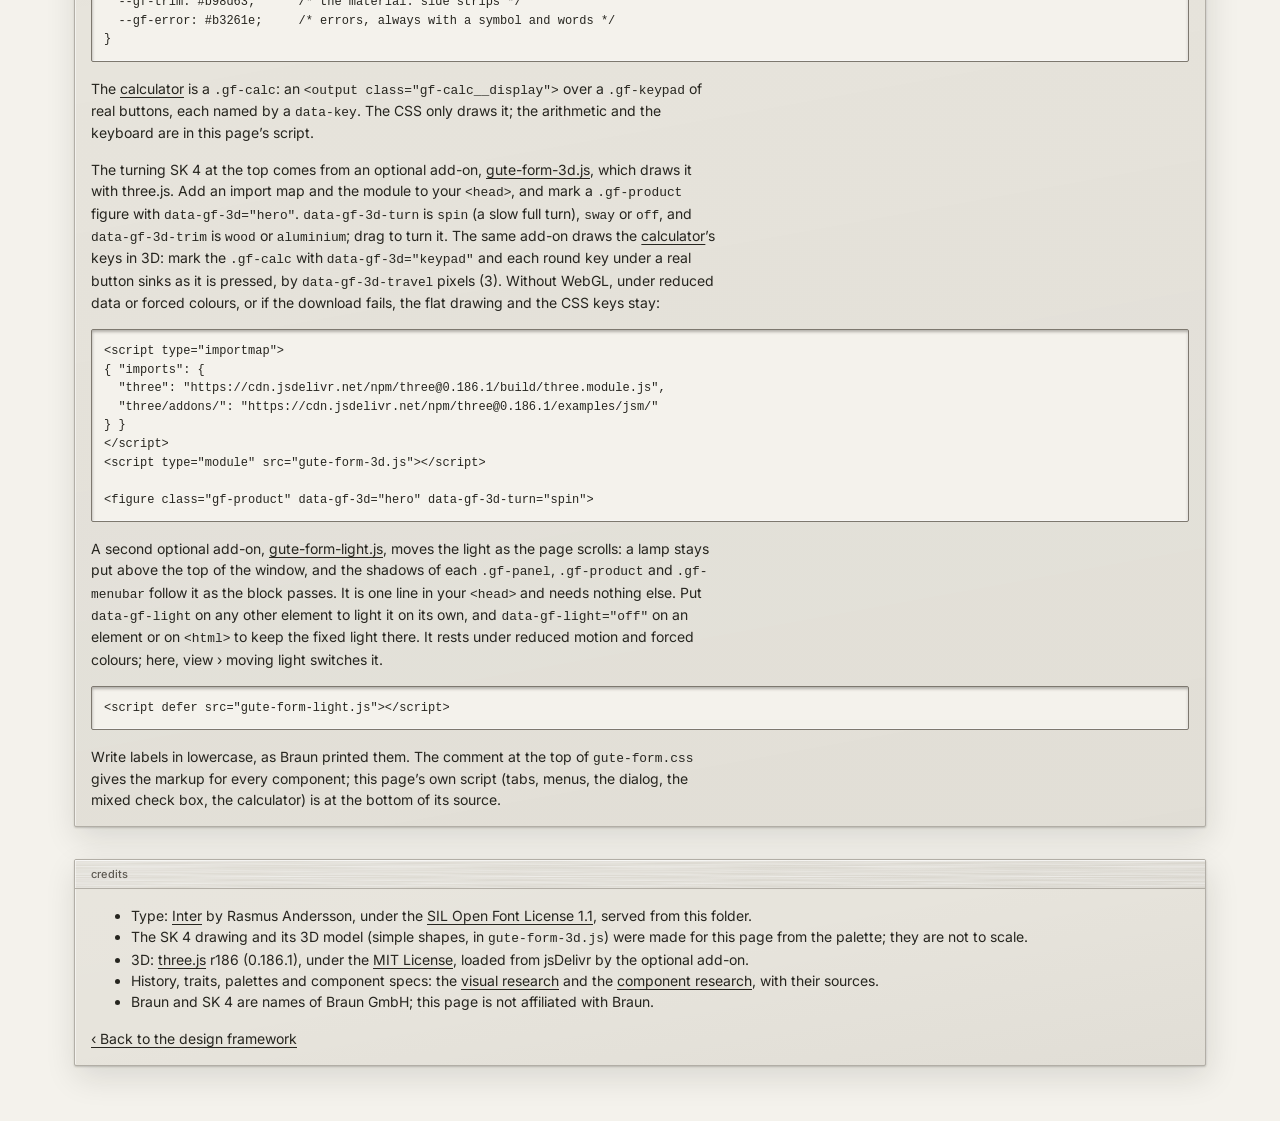
==== commit 7fbe9883: "Add a scrolling light to Gute Form Co-Authored-By: Claude Fable 5.2 <noreply@anthropic.com>" ====
--- a/frameworks/gute-form/index.html
+++ b/frameworks/gute-form/index.html
@@ -16,6 +16,7 @@
 }
 </script>
 <script type="module" src="gute-form-3d.js"></script>
+<script defer src="gute-form-light.js"></script>
 <style>
   html {
     scroll-padding-top: 48px;
@@ -135,6 +136,8 @@
         <li><a class="gf-menu__item" href="#keypad">calculator</a></li>
         <li><a class="gf-menu__item" href="#tabs">tabs</a></li>
         <li><a class="gf-menu__item" href="#form">sample form</a></li>
+        <li class="gf-menu__separator" role="separator"></li>
+        <li><button class="gf-menu__item" type="button" aria-pressed="false" data-light-toggle>moving light</button></li>
       </ul>
     </details>
     <details class="gf-menu gf-menu--end">
@@ -635,6 +638,8 @@
 &lt;script type="module" src="gute-form-3d.js"&gt;&lt;/script&gt;
 
 &lt;figure class="gf-product" data-gf-3d="hero" data-gf-3d-turn="spin"&gt;</code></pre>
+      <p>A second optional add-on, <a href="gute-form-light.js">gute-form-light.js</a>, moves the light as the page scrolls: a lamp stays put above the top of the window, and the shadows of each <code>.gf-panel</code>, <code>.gf-product</code> and <code>.gf-menubar</code> follow it as the block passes. It is one line in your <code>&lt;head&gt;</code> and needs nothing else. Put <code>data-gf-light</code> on any other element to light it on its own, and <code>data-gf-light="off"</code> on an element or on <code>&lt;html&gt;</code> to keep the fixed light there. It rests under reduced motion and forced colours; here, view &rsaquo; moving light switches it.</p>
+      <pre tabindex="0" aria-label="The light add-on"><code>&lt;script defer src="gute-form-light.js"&gt;&lt;/script&gt;</code></pre>
       <p>Write labels in lowercase, as Braun printed them. The comment at the top of <code>gute-form.css</code> gives the markup for every component; this page&rsquo;s own script (tabs, menus, the dialog, the mixed check box, the calculator) is at the bottom of its source.</p>
     </div>
   </section>
@@ -708,6 +713,24 @@
       b.addEventListener("click", function () {
         b.setAttribute("aria-pressed", String(b.getAttribute("aria-pressed") !== "true"));
       });
+    });
+
+    // The moving light (gute-form-light.js): view > moving light switches it with
+    // data-gf-light="off" on <html>; the choice is kept in localStorage. The item shows
+    // the add-on's real state, from its gf-light event.
+    var lightItem = document.querySelector("[data-light-toggle]");
+    try {
+      if (localStorage.getItem("gf-light") === "off") document.documentElement.setAttribute("data-gf-light", "off");
+    } catch (e) {}
+    document.addEventListener("gf-light", function (e) {
+      lightItem.setAttribute("aria-pressed", String(e.detail.on));
+    });
+    lightItem.addEventListener("click", function () {
+      var off = document.documentElement.getAttribute("data-gf-light") !== "off";
+      if (off) document.documentElement.setAttribute("data-gf-light", "off");
+      else document.documentElement.removeAttribute("data-gf-light");
+      try { localStorage.setItem("gf-light", off ? "off" : "on"); } catch (e) {}
+      if (window.GuteFormLight) window.GuteFormLight.refresh();
     });
 
     // The mixed check box.
--- a/frameworks/gute-form/gute-form.css
+++ b/frameworks/gute-form/gute-form.css
@@ -62,6 +62,13 @@
      with --gf-brush, --gf-elm with --gf-grain, --gf-edge (soft plate edges); --gf-glint
      and --gf-shade are the highlight and shadow colours (on a dark face set --gf-glint
      to rgb(255 255 255 / 0.5) on the part).
+     Optional: gute-form-light.js moves the light as the page scrolls. A lamp stays put
+     above the top of the window and the script writes --gf-light-x / --gf-light-y on each
+     .gf-panel, .gf-product and .gf-menubar near the window (their children inherit):
+       <script defer src="gute-form-light.js"></script>
+     data-gf-light on another element lights it on its own; data-gf-light="off" on an
+     element, an ancestor or <html> keeps the fixed light there. It rests under reduced
+     motion and forced colours. See the top of that file for its API and gf-light event.
 
    COMPONENTS (write labels in lowercase, as Braun printed them; names stay real words)
      Panel: a lacquered plate with a brushed label strip instead of a title bar
